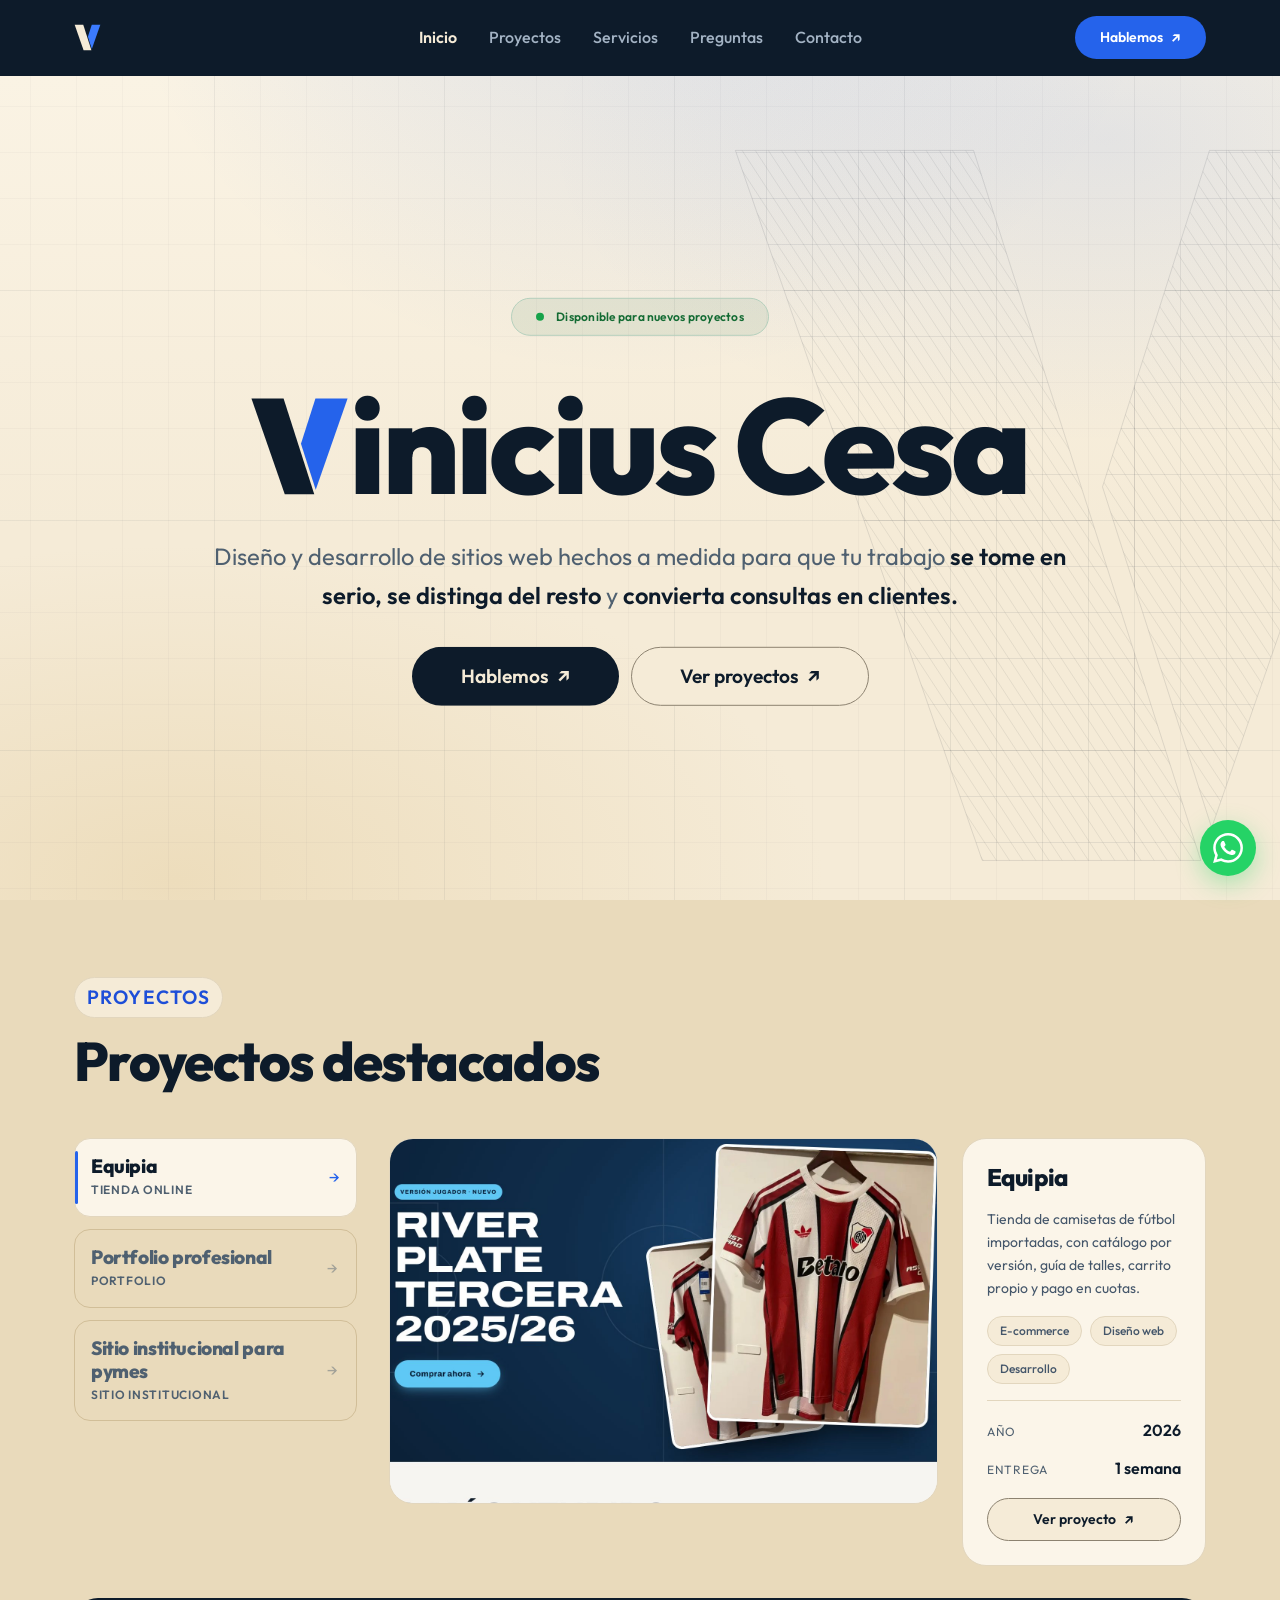
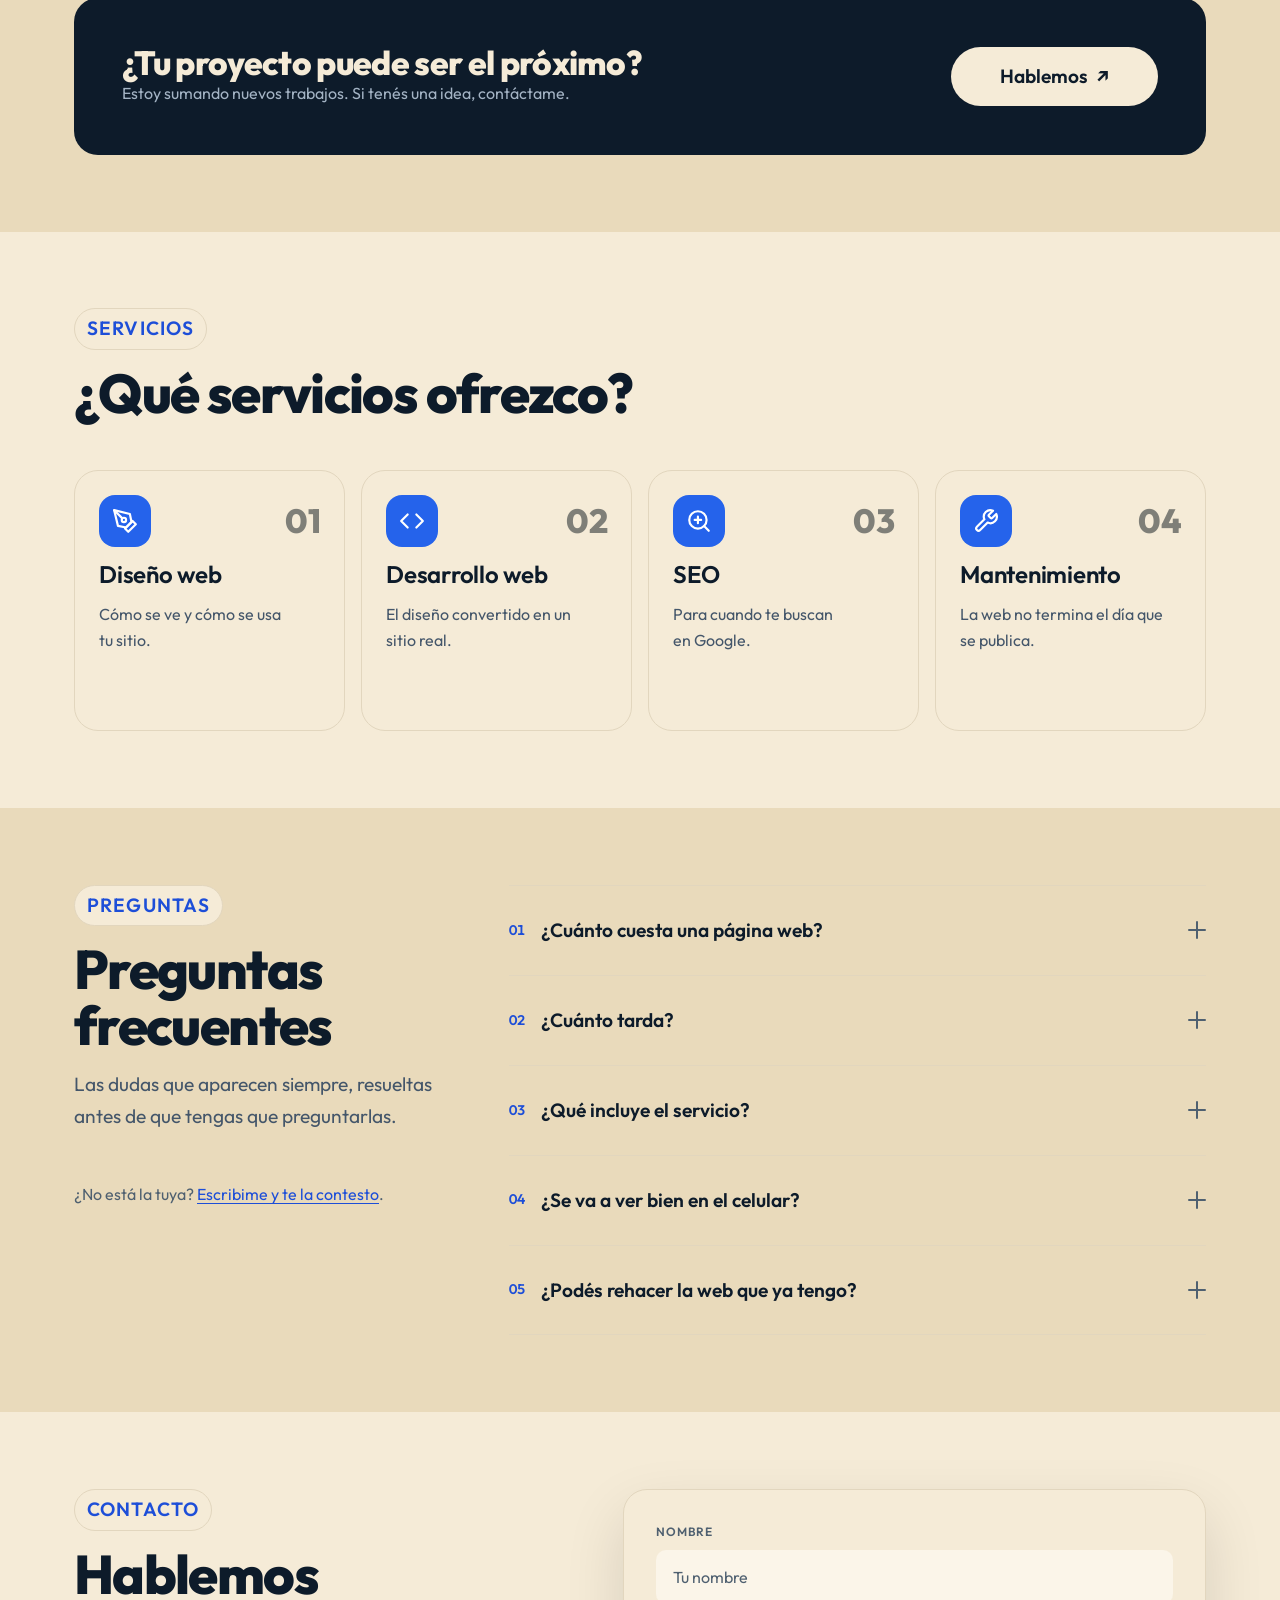
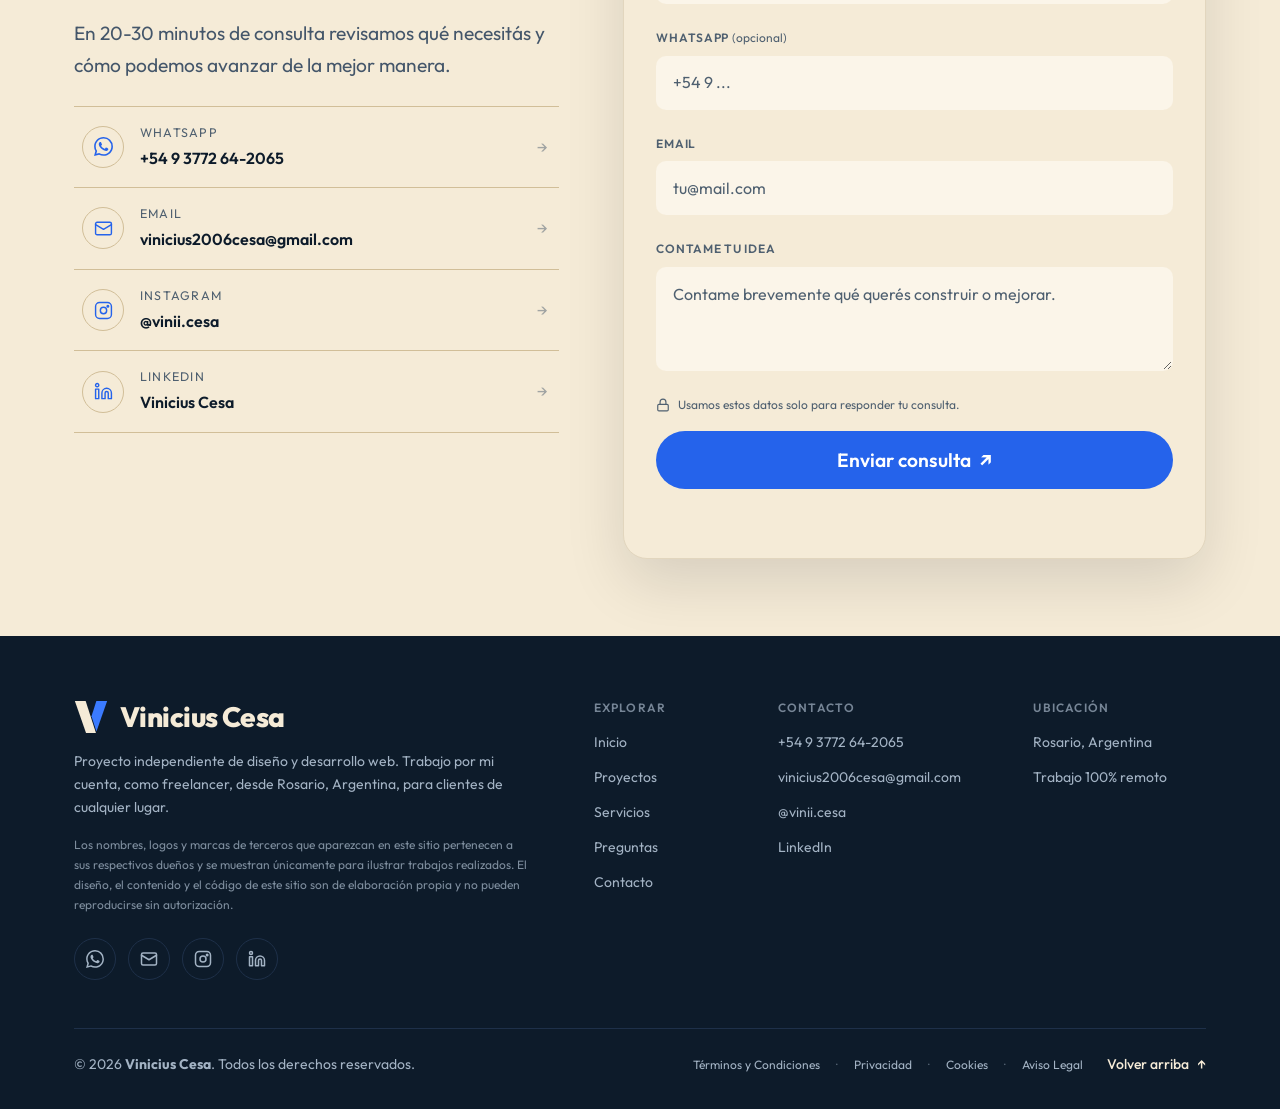
==== index.html @ 781d4cb9 "Suma Equipia como primer proyecto real Reemplaza la primera tarjeta de muestra por Equipia, la tiend" ====
<!DOCTYPE html>
<html lang="es-AR">
<head>
  <!-- ===================================================================
       CODIFICACION Y VIEWPORT
       charset: le dice al navegador como leer los acentos y la enie.
       viewport: sin esta linea el celular finge ser una pantalla de 980px
       y muestra el sitio "alejado". Es la base de todo el responsive.
       =================================================================== -->
  <meta charset="UTF-8">
  <meta name="viewport" content="width=device-width, initial-scale=1.0">

  <!-- ===================================================================
       SEO — lo que ve Google
       =================================================================== -->
  <title>Vinicius Cesa — Diseño y desarrollo web</title>
  <meta name="description" content="Diseño y desarrollo de sitios web a medida para que tu trabajo se tome en serio y convierta consultas en clientes.">
  <meta name="author" content="Vinicius Cesa">
  <meta name="robots" content="index, follow">

  <!-- La canonical le dice a Google cual es la direccion "oficial" del sitio.
       Si algun dia cambias de dominio, hay que actualizarla aca y en legal.html. -->
  <link rel="canonical" href="https://viniciuscesa.com/">

  <!-- ===================================================================
       OPEN GRAPH — lo que se ve al compartir el link en WhatsApp,
       Instagram, LinkedIn o Facebook.
       =================================================================== -->
  <meta property="og:type" content="website">
  <meta property="og:locale" content="es_AR">
  <meta property="og:site_name" content="Vinicius Cesa">
  <meta property="og:title" content="Vinicius Cesa — Diseño y desarrollo web">
  <meta property="og:description" content="Diseño y desarrollo de sitios web a medida para que tu trabajo se tome en serio y convierta consultas en clientes.">
  <meta property="og:url" content="https://viniciuscesa.com/">
  <!-- La imagen que se ve al compartir el link. Tiene que ser PNG o JPG
       de 1200x630: WhatsApp y Facebook no leen SVG. -->
  <meta property="og:image" content="https://viniciuscesa.com/assets/img/og-image.png?v=202610081553">
  <meta property="og:image:type" content="image/png">
  <meta property="og:image:width" content="2400">
  <meta property="og:image:height" content="1260">
  <meta property="og:image:alt" content="Vinicius Cesa — diseño y desarrollo web">

  <meta name="twitter:card" content="summary_large_image">
  <meta name="twitter:title" content="Vinicius Cesa — Diseño y desarrollo web">
  <meta name="twitter:description" content="Diseño y desarrollo de sitios web a medida para que tu trabajo se tome en serio y convierta consultas en clientes.">
  <meta name="twitter:image" content="https://viniciuscesa.com/assets/img/og-image.png?v=202610081553">

  <!-- ===================================================================
       FAVICON Y COLOR DE MARCA
       =================================================================== -->
  <link rel="icon" href="assets/marca/icono-marino.svg" type="image/svg+xml">
  <link rel="apple-touch-icon" href="assets/marca/apple-touch-icon.png">
  <meta name="theme-color" content="#0D1B2A">

  <!-- Le declara al navegador que el sitio esta disenado SOLO en claro.
       Sirve para dos cosas: que los controles del sistema (barras de
       scroll, campos de formulario) se dibujen en claro aunque el
       sistema este en modo oscuro, y que las extensiones que invierten
       colores sepan que aca no hay un tema oscuro que respetar.
       No garantiza nada frente a Dark Reader, que igual va a invertir
       lo que quiera: es la declaracion correcta, no un blindaje. -->
  <meta name="color-scheme" content="light">

  <!-- ===================================================================
       FUENTES
       preconnect abre la conexion con Google Fonts antes de necesitarla.
       display=swap muestra el texto con una fuente del sistema mientras
       carga la real, en vez de dejar la pantalla en blanco.
       =================================================================== -->
  <link rel="preconnect" href="https://fonts.googleapis.com">
  <link rel="preconnect" href="https://fonts.gstatic.com" crossorigin>
  <link href="https://fonts.googleapis.com/css2?family=Outfit:wght@400;500;600;800&display=swap" rel="stylesheet">

  <!-- ===================================================================
       DATOS ESTRUCTURADOS (JSON-LD)
       Esto no se ve en la pagina: es informacion para los buscadores.
       Les dice QUE sos (un estudio de diseno web), donde estas, como
       contactarte y que servicios ofreces, en un formato que entienden
       sin tener que adivinarlo leyendo los textos.

       Es lo que habilita que Google muestre el panel lateral con tus
       datos y que te asocie a busquedas locales tipo
       "diseno web rosario".

       NO lleva el mail a proposito: Cloudflare reescribe las direcciones
       de correo que encuentra en el HTML para esconderlas de los bots,
       y al hacerlo romperia este bloque.

       Para comprobar que esta bien despues de publicar:
       https://search.google.com/test/rich-results
       =================================================================== -->
  <script type="application/ld+json">
    {
      "@context": "https://schema.org",
      "@type": "ProfessionalService",
      "name": "Vinicius Cesa",
      "description": "Diseño y desarrollo de sitios web para emprendedores, profesionales y pymes: landing pages, portfolios y sitios institucionales pensados para convertir visitas en consultas.",
      "url": "https://viniciuscesa.com/",
      "image": "https://viniciuscesa.com/assets/img/og-image.png",
      "logo": "https://viniciuscesa.com/assets/marca/icono-marino.svg",
      "telephone": "+5493772642065",
      "priceRange": "$$",
      "founder": {
        "@type": "Person",
        "name": "Vinicius Cesa",
        "jobTitle": "Diseñador y desarrollador web"
      },
      "address": {
        "@type": "PostalAddress",
        "addressLocality": "Rosario",
        "addressRegion": "Santa Fe",
        "addressCountry": "AR"
      },
      "areaServed": {
        "@type": "Country",
        "name": "Argentina"
      },
      "availableLanguage": "es",
      "knowsAbout": [
        "Diseño web",
        "Desarrollo web",
        "SEO",
        "Mantenimiento web",
        "Landing pages",
        "Sitios institucionales",
        "Portfolios"
      ],
      "hasOfferCatalog": {
        "@type": "OfferCatalog",
        "name": "Servicios",
        "itemListElement": [
          {
            "@type": "Offer",
            "itemOffered": {
              "@type": "Service",
              "name": "Diseño web",
              "description": "Diseño visual y recorrido de uso: identidad, jerarquía y navegación."
            }
          },
          {
            "@type": "Offer",
            "itemOffered": {
              "@type": "Service",
              "name": "Desarrollo web",
              "description": "Sitios a medida en código propio, rápidos y adaptados a cualquier pantalla."
            }
          },
          {
            "@type": "Offer",
            "itemOffered": {
              "@type": "Service",
              "name": "SEO",
              "description": "Optimización técnica y de contenidos para buscadores."
            }
          },
          {
            "@type": "Offer",
            "itemOffered": {
              "@type": "Service",
              "name": "Mantenimiento",
              "description": "Actualizaciones de contenido y revisiones periódicas."
            }
          }
        ]
      }
    }
  </script>

  <link rel="stylesheet" href="css/styles.css?v=202610081553">

  <!-- Habilita las animaciones de entrada. Sin defer: tiene que correr
       antes del primer pintado. Si este archivo no carga, el sitio se ve
       completo y sin animaciones, que es lo que queremos. -->
  <script src="js/activar-animaciones.js?v=202610081553"></script>
</head>

<body>

  <!-- Barra de progreso de lectura. Va arriba de todo y se llena a
       medida que bajas. aria-hidden porque es decorativa: quien usa un
       lector de pantalla ya sabe donde esta. -->
  <div class="progreso" aria-hidden="true"><span class="progreso__barra"></span></div>


  <!-- Primer elemento enfocable: permite a quien navega con teclado
       saltear la navegacion e ir directo al contenido. -->
  <a class="saltar-contenido" href="#perfil">Saltar al contenido</a>

  <!-- ===================================================================
       NAVBAR
       =================================================================== -->
  <header class="navbar" id="navbar">
    <div class="contenedor navbar__interior">

      <!-- La V dibujada es la inicial del nombre: el texto arranca en la
           "i" y la palabra se completa sola. El nombre accesible lo da el
           aria-label del enlace, porque la V es una imagen y sin eso el
           lector de pantalla anunciaria "inicius Cesa". Por eso todo lo
           visible va aria-hidden: el texto esta duplicado a proposito. -->
      <a class="navbar__logo" href="#perfil"
         aria-label="Vinicius Cesa — ir al inicio">
        <span class="marca-v" aria-hidden="true"></span>
        <!-- Todo esto vive fuera del flujo (position:absolute en el CSS):
             al aparecer no corre ni un pixel a los links ni al boton. -->
        <span class="navbar__logo-desplegable" aria-hidden="true">
          <span class="navbar__logo-nombre">inicius Cesa</span>
        </span>
      </a>

      <!-- Este mismo <nav> es el menu de desktop Y el panel del celular.
           El CSS decide como se muestra segun el ancho de pantalla. -->
      <nav class="navbar__menu" id="menu-principal" aria-label="Navegación principal">
        <ul class="navbar__links">
          <li><a class="navbar__link" href="#perfil">Inicio</a></li>
          <li><a class="navbar__link" href="#proyectos">Proyectos</a></li>
          <li><a class="navbar__link" href="#servicios">Servicios</a></li>
          <li><a class="navbar__link" href="#preguntas">Preguntas</a></li>
          <li><a class="navbar__link" href="#contacto">Contacto</a></li>
        </ul>

        <!-- Baja al formulario de contacto. Al ser un salto dentro de la
             misma pagina no lleva target="_blank": abrir una pestana nueva
             para ir a otra seccion del mismo sitio seria un error. -->
        <a class="btn btn--acento btn--flecha navbar__cta" href="#contacto">
          Hablemos
        </a>
      </nav>

      <!-- aria-expanded le dice al lector de pantalla si el menu esta
           abierto. El JS lo cambia entre "false" y "true".
           aria-controls conecta el boton con el menu que controla. -->
      <button class="navbar__hamburguesa"
              id="boton-menu"
              type="button"
              aria-expanded="false"
              aria-controls="menu-principal"
              aria-label="Abrir menú">
        <span class="hamburguesa__linea"></span>
        <span class="hamburguesa__linea"></span>
        <span class="hamburguesa__linea"></span>
      </button>

    </div>
  </header>


  <main id="contenido">

    <!-- =================================================================
         INICIO
         ================================================================= -->
    <section class="hero" id="perfil" data-progreso=".hero__contenido">

      <!-- Fondo vivo: un campo de lineas que se quiebran formando la V.

           El canvas mide 192x108 pixeles DE VERDAD y el CSS lo estira a
           toda la pantalla. El navegador lo agranda suavizandolo solo,
           asi que los degradados salen perfectos dibujando 20.000
           pixeles por cuadro en vez de 1.300.000. Es lo que hace que
           esto no se note en la bateria.

           Si el JS no corre, queda el degradado que el CSS le pone de
           fondo al propio canvas: se ve igual, quieto. En celular ni
           siquiera arranca (ver main.js). -->
      <canvas class="hero__oleaje" width="192" height="108" aria-hidden="true"></canvas>



      <div class="contenedor hero__contenido">

        <p class="hero__badge aparece">
          <span class="hero__punto" aria-hidden="true"></span>
          Disponible para nuevos proyectos
        </p>

        <!-- Un solo <h1> por pagina: es el titulo principal del documento.
             Los <span> nos dejan pintar partes distintas sin cambiar el
             significado del texto. -->
        <!-- El titulo es el nombre, con la V del logo haciendo de letra
             inicial. La V es una imagen, asi que el nombre completo va
             aparte en .solo-lectores: sin eso un lector de pantalla
             anunciaria "inicius Cesa". -->
        <h1 class="hero__titulo aparece">
          <span class="solo-lectores">Vinicius Cesa</span>
          <span aria-hidden="true"><span class="marca-v marca-v--marino"></span>inicius Cesa</span>
        </h1>

        <!-- El texto base va apagado y solo los tres remates a pleno
             contraste. Asi, quien barre la pagina con la vista lee el
             mensaje completo sin leer la frase entera. -->
        <p class="hero__subtitulo aparece" data-revelar>
          Diseño y desarrollo de sitios web hechos a medida para que tu
          trabajo <b>se tome en serio</b>, <b>se distinga del resto</b> y
          <b>convierta consultas en clientes</b>.
        </p>

        <div class="hero__botones aparece">
          <a class="btn btn--primario btn--grande btn--flecha" href="#contacto">
            Hablemos
          </a>
          <a class="btn btn--secundario btn--grande btn--flecha" href="#proyectos">
            Ver proyectos
          </a>
        </div>

      </div>

    </section>


    <!-- =================================================================
         PROYECTOS
         ================================================================= -->
    <section class="proyectos seccion seccion--gris" id="proyectos">
      <div class="contenedor">

        <div class="seccion__encabezado aparece">
          <p class="etiqueta">Proyectos</p>
          <h2 data-revelar>Proyectos destacados</h2>
        </div>

        <!-- ============================================================
             VITRINA DE PROYECTOS
             A la izquierda los nombres, a la derecha la vista grande.
             Al elegir un nombre, la vista cambia con un fundido.

             Esta armado como un grupo de PESTAÑAS (role="tablist"), que
             es el patron accesible estandar para esto: quien navega con
             teclado se mueve con las flechas y un lector de pantalla
             anuncia "pestaña 2 de 3" en vez de leer una lista de botones
             sueltos.

             PARA AGREGAR O CAMBIAR UN PROYECTO hacen falta DOS bloques,
             y los ids tienen que coincidir entre si:
               1. un <button role="tab"> en la lista, con id="vt-04"
                  y aria-controls="vp-04"
               2. un <div role="tabpanel"> en el visor, con id="vp-04"
                  y aria-labelledby="vt-04"
             El que este activo lleva aria-selected="true" y tabindex="0";
             los demas aria-selected="false", tabindex="-1" y el atributo
             hidden. El JS se encarga del resto.

             Los nombres de ahora son GENERICOS a proposito (tipos de
             trabajo, no clientes). No hay nombres de clientes inventados:
             esto esta publicado y se leeria como trabajo real.
             ============================================================ -->
        <div class="vitrina aparece" id="vitrina" data-progreso=".vitrina__imagen img">

          <div class="vitrina__columna">
            <div class="vitrina__lista" role="tablist"
                 aria-label="Proyectos" aria-orientation="vertical">

            <button class="vitrina__nombre" type="button"
                    role="tab" id="vt-01" aria-controls="vp-01"
                    aria-selected="true" tabindex="0">
              <span class="vitrina__texto">
                <span class="vitrina__titulo">Equipia</span>
                <span class="vitrina__rubro">Tienda online</span>
              </span>
              <span class="vitrina__flecha" aria-hidden="true">&rarr;</span>
            </button>

            <button class="vitrina__nombre" type="button"
                    role="tab" id="vt-02" aria-controls="vp-02"
                    aria-selected="false" tabindex="-1">
              <span class="vitrina__texto">
                <span class="vitrina__titulo">Portfolio profesional</span>
                <span class="vitrina__rubro">Portfolio</span>
              </span>
              <span class="vitrina__flecha" aria-hidden="true">&rarr;</span>
            </button>

            <button class="vitrina__nombre" type="button"
                    role="tab" id="vt-03" aria-controls="vp-03"
                    aria-selected="false" tabindex="-1">
              <span class="vitrina__texto">
                <span class="vitrina__titulo">Sitio institucional para pymes</span>
                <span class="vitrina__rubro">Sitio institucional</span>
              </span>
              <span class="vitrina__flecha" aria-hidden="true">&rarr;</span>
            </button>

            </div>
          </div>

          <div class="vitrina__visor">

            <div class="vitrina__panel  vitrina__panel--activo"
                 role="tabpanel" id="vp-01" aria-labelledby="vt-01">

              <div class="vitrina__imagen" data-inclinar>
                <!-- width y height van con las medidas REALES del archivo
                     (1800x1200). El navegador las usa para reservar el
                     lugar antes de que la imagen llegue: si no coinciden,
                     la pagina pega un salto cuando termina de cargar. -->
                <img src="assets/img/proyecto-equipia.jpg"
                     alt="Portada de Equipia: una camiseta de River Plate sobre un fondo azul, con el titular del producto y un boton de compra"
                     width="1800" height="1200" loading="lazy">
              </div>

              <!-- La ficha. Lleva los datos del proyecto en el mismo
                   panel que la imagen: asi cambian juntos al elegir otro
                   nombre y el JS no tiene que tocar nada aparte. -->
              <aside class="ficha">
                <h3 class="ficha__nombre">Equipia</h3>
                <p class="ficha__texto">Tienda de camisetas de fútbol importadas, con catálogo por versión, guía de talles, carrito propio y pago en cuotas.</p>

                <ul class="ficha__etiquetas">
                  <li>E-commerce</li>
                  <li>Diseño web</li>
                  <li>Desarrollo</li>
                </ul>

                <!-- <dl> es la etiqueta correcta para pares dato/valor:
                     un lector de pantalla los anuncia emparejados. -->
                <dl class="ficha__datos">
                  <div>
                    <dt>Año</dt>
                    <dd>2026</dd>
                  </div>
                  <div>
                    <dt>Entrega</dt>
                    <dd>1 semana</dd>
                  </div>
                </dl>

                <a class="btn btn--secundario btn--flecha ficha__enlace"
                   href="https://equipia.vinicius2006cesa.workers.dev/"
                   target="_blank" rel="noopener noreferrer">
                  Ver proyecto
                </a>
              </aside>

            </div>

            <div class="vitrina__panel"
                 role="tabpanel" id="vp-02" aria-labelledby="vt-02" hidden>

              <div class="vitrina__imagen" data-inclinar>
                <img src="assets/img/proyecto-portfolio.svg" alt="Vista de un portfolio profesional con una galería de trabajos"
                     width="1200" height="750" loading="lazy">
              </div>

              <!-- La ficha. Lleva los datos del proyecto en el mismo
                   panel que la imagen: asi cambian juntos al elegir otro
                   nombre y el JS no tiene que tocar nada aparte. -->
              <aside class="ficha">
                <p class="ficha__estado">Próximamente</p>
                <h3 class="ficha__nombre">Portfolio profesional</h3>
                <p class="ficha__texto">Un sitio personal para mostrar tu trabajo, contar quién sos y recibir consultas.</p>

                <ul class="ficha__etiquetas">
                  <li>Diseño web</li>
                  <li>Desarrollo</li>
                </ul>

                <!-- <dl> es la etiqueta correcta para pares dato/valor:
                     un lector de pantalla los anuncia emparejados. -->
                <dl class="ficha__datos">
                  <div>
                    <dt>Año</dt>
                    <dd>2026</dd>
                  </div>
                  <div>
                    <dt>Entrega</dt>
                    <dd>3 semanas</dd>
                  </div>
                </dl>

                <!-- CUANDO EL PROYECTO ESTÉ ONLINE: borra el <p> de
                     arriba que dice "Próximamente" y descomenta esto.
                <a class="btn btn--secundario btn--flecha ficha__enlace"
                   href="https://EL-SITIO.com" target="_blank" rel="noopener noreferrer">
                  Ver proyecto
                </a>
                -->
              </aside>

            </div>

            <div class="vitrina__panel"
                 role="tabpanel" id="vp-03" aria-labelledby="vt-03" hidden>

              <div class="vitrina__imagen" data-inclinar>
                <img src="assets/img/proyecto-institucional.svg" alt="Vista de un sitio institucional con secciones de empresa, servicios y contacto"
                     width="1200" height="750" loading="lazy">
              </div>

              <!-- La ficha. Lleva los datos del proyecto en el mismo
                   panel que la imagen: asi cambian juntos al elegir otro
                   nombre y el JS no tiene que tocar nada aparte. -->
              <aside class="ficha">
                <p class="ficha__estado">Próximamente</p>
                <h3 class="ficha__nombre">Sitio institucional para pymes</h3>
                <p class="ficha__texto">Empresa, servicios y contacto en un sitio ordenado, pensado para generar confianza.</p>

                <ul class="ficha__etiquetas">
                  <li>Diseño web</li>
                  <li>SEO</li>
                  <li>Institucional</li>
                </ul>

                <!-- <dl> es la etiqueta correcta para pares dato/valor:
                     un lector de pantalla los anuncia emparejados. -->
                <dl class="ficha__datos">
                  <div>
                    <dt>Año</dt>
                    <dd>2026</dd>
                  </div>
                  <div>
                    <dt>Entrega</dt>
                    <dd>4 semanas</dd>
                  </div>
                </dl>

                <!-- CUANDO EL PROYECTO ESTÉ ONLINE: borra el <p> de
                     arriba que dice "Próximamente" y descomenta esto.
                <a class="btn btn--secundario btn--flecha ficha__enlace"
                   href="https://EL-SITIO.com" target="_blank" rel="noopener noreferrer">
                  Ver proyecto
                </a>
                -->
              </aside>

            </div>

          </div>

        </div>

        <aside class="proyecto-cta aparece">
          <div class="proyecto-cta__texto">
            <h3>¿Tu proyecto puede ser el próximo?</h3>
            <p>Estoy sumando nuevos trabajos. Si tenés una idea, contáctame.</p>
          </div>
          <a class="btn btn--primario btn--grande btn--flecha" href="#contacto">
            Hablemos
          </a>
        </aside>
      </div>
    </section>


    <!-- =================================================================
         SERVICIOS
         ================================================================= -->
    <section class="servicios seccion" id="servicios">
      <div class="contenedor">

        <div class="seccion__encabezado aparece">
          <p class="etiqueta">Servicios</p>
          <h2 data-revelar>¿Qué servicios ofrezco?</h2>
        </div>

        <!-- data-escalonar: el JS le da a cada hijo un retraso distinto,
             asi entran uno atras de otro en vez de todos de golpe. -->
        <div class="servicios__grilla" data-escalonar>

          <!-- Los iconos son SVG escritos directamente en el HTML. Asi
               heredan el color del CSS y no son un archivo aparte que el
               navegador tenga que ir a buscar.
               aria-hidden porque son decorativos: el titulo ya dice todo.

               PARA AGREGAR O SACAR UN SERVICIO: copia un <article> entero
               y cambiale el numero, el icono, el titulo y el texto. Si
               cambias la CANTIDAD, mira el comentario de .servicios__grilla
               en el CSS (seccion 14): el reparto en columnas esta pensado
               para cinco. -->

          <article class="servicio aparece">
            <div class="servicio__cabecera">
              <div class="servicio__icono">
                <svg viewBox="0 0 24 24" fill="none" stroke="currentColor" stroke-width="2"
                     stroke-linecap="round" stroke-linejoin="round" aria-hidden="true">
                  <path d="M12 19l7-7 3 3-7 7-3-3z"></path><path d="M18 13l-1.5-7.5L2 2l3.5 14.5L13 18l5-5z"></path><path d="M2 2l7.586 7.586"></path><circle cx="11" cy="11" r="2"></circle>
                </svg>
              </div>
              <span class="servicio__numero">01</span>
            </div>
            <h3>Diseño web</h3>
            <div class="servicio__textos">
              <p class="servicio__corto">Cómo se ve y cómo se usa tu sitio.</p>
              <p class="servicio__detalle">Pensado desde cero para tu negocio: claro de leer, fácil de recorrer y distinto al de tu competencia.</p>
            </div>
          </article>

          <article class="servicio aparece">
            <div class="servicio__cabecera">
              <div class="servicio__icono">
                <svg viewBox="0 0 24 24" fill="none" stroke="currentColor" stroke-width="2"
                     stroke-linecap="round" stroke-linejoin="round" aria-hidden="true">
                  <polyline points="16 18 22 12 16 6"></polyline><polyline points="8 6 2 12 8 18"></polyline>
                </svg>
              </div>
              <span class="servicio__numero">02</span>
            </div>
            <h3>Desarrollo web</h3>
            <div class="servicio__textos">
              <p class="servicio__corto">El diseño convertido en un sitio real.</p>
              <p class="servicio__detalle">Rápido, prolijo y bien construido. Se adapta a cualquier pantalla, del celular al monitor grande.</p>
            </div>
          </article>

          <article class="servicio aparece">
            <div class="servicio__cabecera">
              <div class="servicio__icono">
                <svg viewBox="0 0 24 24" fill="none" stroke="currentColor" stroke-width="2"
                     stroke-linecap="round" stroke-linejoin="round" aria-hidden="true">
                  <circle cx="11" cy="11" r="8"></circle><path d="m21 21-4.3-4.3"></path><path d="M11 8v6M8 11h6"></path>
                </svg>
              </div>
              <span class="servicio__numero">03</span>
            </div>
            <h3>SEO</h3>
            <div class="servicio__textos">
              <p class="servicio__corto">Para cuando te buscan en Google.</p>
              <p class="servicio__detalle">No solo te hago la web: la optimizo para que aparezca cuando buscan lo que hacés y te puedan encontrar.</p>
            </div>
          </article>

          <article class="servicio aparece">
            <div class="servicio__cabecera">
              <div class="servicio__icono">
                <svg viewBox="0 0 24 24" fill="none" stroke="currentColor" stroke-width="2"
                     stroke-linecap="round" stroke-linejoin="round" aria-hidden="true">
                  <path d="M14.7 6.3a1 1 0 0 0 0 1.4l1.6 1.6a1 1 0 0 0 1.4 0l3.77-3.77a6 6 0 0 1-7.94 7.94l-6.91 6.91a2.12 2.12 0 0 1-3-3l6.91-6.91a6 6 0 0 1 7.94-7.94l-3.76 3.76z"></path>
                </svg>
              </div>
              <span class="servicio__numero">04</span>
            </div>
            <h3>Mantenimiento</h3>
            <div class="servicio__textos">
              <p class="servicio__corto">La web no termina el día que se publica.</p>
              <p class="servicio__detalle">La mantengo al día, actualizada y funcionando todos los días, sin que vos tengas que ocuparte.</p>
            </div>
          </article>

        </div>

      </div>
    </section>



    <!-- =================================================================
         CONTACTO
         ================================================================= -->
    <!-- =================================================================
         PREGUNTAS FRECUENTES
         -----------------------------------------------------------------
         Va ANTES de contacto a proposito: las dudas que frenan a alguien
         (cuanto sale, cuanto tarda, que tengo que hacer yo) se contestan
         justo antes de pedirle que escriba. Despues del formulario ya no
         sirven de nada.

         Son <details> nativos y no divs con JavaScript. Asi el acordeon
         abre y cierra aunque el JS no llegue, se puede buscar con Ctrl+F
         adentro de las respuestas cerradas, y los lectores de pantalla
         ya saben anunciarlo sin que haya que explicarles nada con aria.

         El atributo name agrupa a los cinco: al abrir uno se cierra el
         anterior, sin una linea de JavaScript.
         ================================================================= -->
    <section class="preguntas seccion seccion--gris" id="preguntas">
      <div class="contenedor preguntas__interior">

        <!-- Misma estructura que Contacto: un .seccion__encabezado con la
             pastilla, el titulo y la bajada, y abajo el remate. Antes
             esta columna tenia marcado propio, y por eso la separacion
             entre la pastilla y el titulo no coincidia con la del resto
             del sitio. -->
        <div class="preguntas__columna">
          <div class="seccion__encabezado aparece aparece--izq">
            <p class="etiqueta">Preguntas</p>
            <h2 data-revelar>Preguntas frecuentes</h2>
            <p>
              Las dudas que aparecen siempre, resueltas antes de que
              tengas que preguntarlas.
            </p>
          </div>

          <p class="preguntas__pie aparece">
            ¿No está la tuya?
            <a href="#contacto">Escribime y te la contesto</a>.
          </p>
        </div>

        <div class="preguntas__lista aparece" data-escalonar>
          <details class="pregunta" name="preguntas">
            <summary class="pregunta__cabeza">
              <span class="pregunta__numero" aria-hidden="true">01</span>
              <span class="pregunta__titulo">¿Cuánto cuesta una página web?</span>
              <span class="pregunta__signo" aria-hidden="true"></span>
            </summary>
            <div class="pregunta__cuerpo">
              <p>Varía según el alcance: no es lo mismo una sola página que un sitio completo. En la primera llamada lo definimos, y de ahí sale un precio cerrado, sin sorpresas.</p>
            </div>
          </details>

          <details class="pregunta" name="preguntas">
            <summary class="pregunta__cabeza">
              <span class="pregunta__numero" aria-hidden="true">02</span>
              <span class="pregunta__titulo">¿Cuánto tarda?</span>
              <span class="pregunta__signo" aria-hidden="true"></span>
            </summary>
            <div class="pregunta__cuerpo">
              <p>Lo que más pesa es cuánto contenido haya que preparar: textos, fotos, datos. Apenas lo tenemos a la vista armamos un cronograma con la fecha de cada etapa, así en todo momento sabés en qué anda tu proyecto.</p>
            </div>
          </details>

          <details class="pregunta" name="preguntas">
            <summary class="pregunta__cabeza">
              <span class="pregunta__numero" aria-hidden="true">03</span>
              <span class="pregunta__titulo">¿Qué incluye el servicio?</span>
              <span class="pregunta__signo" aria-hidden="true"></span>
            </summary>
            <div class="pregunta__cuerpo">
              <p>Una web hecha 100% a tu medida y pensada para convertir: estrategia antes que decoración, una estructura clara, un diseño que acompaña a tu marca, optimización para celular y escritorio, velocidad de carga, las integraciones que necesites y soporte después de publicarla.</p>
            </div>
          </details>

          <details class="pregunta" name="preguntas">
            <summary class="pregunta__cabeza">
              <span class="pregunta__numero" aria-hidden="true">04</span>
              <span class="pregunta__titulo">¿Se va a ver bien en el celular?</span>
              <span class="pregunta__signo" aria-hidden="true"></span>
            </summary>
            <div class="pregunta__cuerpo">
              <p>Sí. De hecho arranco por ahí: la mayoría de tus visitas van a entrar desde un teléfono. Reviso cada sección en pantallas chicas, medianas y grandes antes de publicar.</p>
            </div>
          </details>

          <details class="pregunta" name="preguntas">
            <summary class="pregunta__cabeza">
              <span class="pregunta__numero" aria-hidden="true">05</span>
              <span class="pregunta__titulo">¿Podés rehacer la web que ya tengo?</span>
              <span class="pregunta__signo" aria-hidden="true"></span>
            </summary>
            <div class="pregunta__cuerpo">
              <p>Sí, y suele ser más rápido que empezar de cero: ya hay textos, fotos y clientes que la usan. Miro qué funciona hoy, qué conviene conservar y qué está dejando consultas afuera.</p>
            </div>
          </details>
        </div>


      </div>
    </section>

    <section class="contacto seccion" id="contacto">
      <div class="contenedor contacto__interior">

        <div class="contacto__columna">
          <!-- aparece--izq entra desde la izquierda; el formulario, desde
               la derecha. Refuerza visualmente que son dos caminos distintos
               para el mismo objetivo. -->
          <div class="seccion__encabezado aparece aparece--izq">
            <p class="etiqueta">Contacto</p>
            <h2 data-revelar>Hablemos</h2>
            <p>
              En 20-30 minutos de consulta revisamos qué necesitás y cómo podemos
              avanzar de la mejor manera.
            </p>
          </div>

          <!-- LAS TRES VIAS DIRECTAS.
               Antes habia un solo boton de WhatsApp debajo de la frase
               "¿Preferis algo mas rapido?". El formulario de al lado es
               alto, y esa columna quedaba medio vacia a partir de la
               mitad.

               Puestas las tres en lista, la columna se completa y de
               paso se gana algo mejor: quien no quiere llenar un
               formulario ve de entrada las tres formas de encontrarme,
               con el dato a la vista en vez de tener que hacer click
               para averiguarlo. -->
          <ul class="contacto__vias aparece" data-escalonar>
            <li>
              <a class="via" href="https://wa.me/5493772642065" target="_blank" rel="noopener noreferrer" aria-label="WhatsApp (se abre en una pestaña nueva): +54 9 3772 64-2065">
                <span class="via__icono" aria-hidden="true">
                  <svg viewBox="0 0 24 24" fill="none" stroke="currentColor"
                       stroke-width="1.8" stroke-linecap="round"
                       stroke-linejoin="round"><path d="M17.472 14.382c-.297-.149-1.758-.867-2.03-.967-.273-.099-.471-.148-.67.15-.197.297-.767.966-.94 1.164-.173.199-.347.223-.644.075-.297-.15-1.255-.463-2.39-1.475-.883-.788-1.48-1.761-1.653-2.059-.173-.297-.018-.458.13-.606.134-.133.298-.347.446-.52.149-.174.198-.298.298-.497.099-.198.05-.371-.025-.52-.075-.149-.669-1.612-.916-2.207-.242-.579-.487-.5-.669-.51-.173-.008-.371-.01-.57-.01-.198 0-.52.074-.792.372-.272.297-1.04 1.016-1.04 2.479 0 1.462 1.065 2.875 1.213 3.074.149.198 2.096 3.2 5.077 4.487.709.306 1.262.489 1.694.625.712.227 1.36.195 1.872.118.571-.085 1.758-.719 2.006-1.413.248-.694.248-1.289.173-1.413-.074-.124-.272-.198-.57-.347m-5.421 7.403h-.004a9.87 9.87 0 0 1-5.031-1.378l-.361-.214-3.741.982.998-3.648-.235-.374a9.86 9.86 0 0 1-1.51-5.26c.001-5.45 4.436-9.884 9.888-9.884 2.64 0 5.122 1.03 6.988 2.898a9.825 9.825 0 0 1 2.893 6.994c-.003 5.45-4.437 9.884-9.885 9.884m8.413-18.297A11.815 11.815 0 0 0 12.05 0C5.495 0 .16 5.335.157 11.892c0 2.096.547 4.142 1.588 5.945L.057 24l6.305-1.654a11.882 11.882 0 0 0 5.683 1.448h.005c6.554 0 11.89-5.335 11.893-11.893a11.821 11.821 0 0 0-3.48-8.413Z" fill="currentColor" stroke="none"/></svg>
                </span>
                <span class="via__texto">
                  <span class="via__rotulo">WhatsApp</span>
                  <span class="via__valor">+54 9 3772 64-2065</span>
                </span>
                <span class="via__flecha" aria-hidden="true">&rarr;</span>
              </a>
            </li>
            <li>
              <a class="via" href="mailto:vinicius2006cesa@gmail.com" aria-label="Email: vinicius2006cesa@gmail.com">
                <span class="via__icono" aria-hidden="true">
                  <svg viewBox="0 0 24 24" fill="none" stroke="currentColor"
                       stroke-width="1.8" stroke-linecap="round"
                       stroke-linejoin="round"><rect x="2" y="4" width="20" height="16" rx="2"></rect><path d="m2 7 10 6 10-6"></path></svg>
                </span>
                <span class="via__texto">
                  <span class="via__rotulo">Email</span>
                  <span class="via__valor">vinicius2006cesa@gmail.com</span>
                </span>
                <span class="via__flecha" aria-hidden="true">&rarr;</span>
              </a>
            </li>
            <li>
              <a class="via" href="https://instagram.com/vinii.cesa" target="_blank" rel="noopener noreferrer" aria-label="Instagram (se abre en una pestaña nueva): @vinii.cesa">
                <span class="via__icono" aria-hidden="true">
                  <svg viewBox="0 0 24 24" fill="none" stroke="currentColor"
                       stroke-width="1.8" stroke-linecap="round"
                       stroke-linejoin="round"><rect x="2" y="2" width="20" height="20" rx="5"></rect><circle cx="12" cy="12" r="4"></circle><circle cx="17.5" cy="6.5" r="1" fill="currentColor"></circle></svg>
                </span>
                <span class="via__texto">
                  <span class="via__rotulo">Instagram</span>
                  <span class="via__valor">@vinii.cesa</span>
                </span>
                <span class="via__flecha" aria-hidden="true">&rarr;</span>
              </a>
            </li>
            <li>
              <a class="via" href="https://www.linkedin.com/in/vinicius-cesa-ribeiro-532b61336/"
                 target="_blank" rel="noopener noreferrer"
                 aria-label="LinkedIn (se abre en una pestaña nueva)">
                <span class="via__icono" aria-hidden="true">
                  <svg viewBox="0 0 24 24" fill="none" stroke="currentColor"
                       stroke-width="1.8" stroke-linecap="round"
                       stroke-linejoin="round"><path d="M16 8a6 6 0 0 1 6 6v7h-4v-7a2 2 0 0 0-4 0v7h-4v-7a6 6 0 0 1 6-6z"></path><rect x="2" y="9" width="4" height="12"></rect><circle cx="4" cy="4" r="2"></circle></svg>
                </span>
                <span class="via__texto">
                  <span class="via__rotulo">LinkedIn</span>
                  <span class="via__valor">Vinicius Cesa</span>
                </span>
                <span class="via__flecha" aria-hidden="true">&rarr;</span>
              </a>
            </li>
          </ul>
        </div>

        <!-- FORMULARIO
             Las consultas llegan al mail a traves de Web3Forms.
             La clave (access_key) es la que identifica a que casilla
             reenviar. Si algun dia cambias de mail, pedis una clave nueva
             y la reemplazas ahi abajo: es lo unico que hay que tocar. -->
        <form class="formulario aparece aparece--der"
              id="formulario-contacto"
              action="https://api.web3forms.com/submit"
              method="POST">

          <!-- CADA CAMPO lleva un <p> de error vacio enganchado con
               aria-describedby. Esta siempre en el HTML, no se crea con
               JavaScript: asi el lector de pantalla ya conoce la
               relacion y anuncia el error apenas aparece el texto.
               El JS solo escribe adentro (ver main.js). -->
          <div class="campo">
            <label for="nombre">Nombre</label>
            <!-- required: el navegador no deja enviar si esta vacio.
                 autocomplete: permite al celular completarlo solo. -->
            <input type="text" id="nombre" name="nombre"
                   placeholder="Tu nombre" required autocomplete="name"
                   minlength="2" aria-describedby="error-nombre">
            <p class="campo__error" id="error-nombre"></p>
          </div>

          <div class="campo">
            <label for="whatsapp">
              WhatsApp <span class="campo__opcional">(opcional)</span>
            </label>
            <!-- type="tel" + inputmode: en el celular abre el teclado numerico.
                 El pattern deja pasar numeros, espacios, guiones,
                 parentesis y el + de adelante. NO deja letras.
                 Los parentesis y el punto van escapados aunque esten
                 dentro de corchetes: los navegadores compilan pattern
                 con la bandera "v", y ahi un parentesis suelto adentro
                 de una clase es error de sintaxis. Cuando el patron no
                 compila el navegador lo IGNORA sin avisar, y el campo
                 acepta cualquier cosa. Nos paso: "llamame porfa" entraba.
                 Va tambien en el HTML y no solo en el JS: asi el filtro
                 sigue existiendo aunque el JavaScript no cargue. -->
            <input type="tel" id="whatsapp" name="whatsapp"
                   placeholder="+54 9 ..." inputmode="tel" autocomplete="tel"
                   pattern="[+]?[0-9\s\(\)\.\-]{7,20}"
                   aria-describedby="error-whatsapp">
            <p class="campo__error" id="error-whatsapp"></p>
          </div>

          <div class="campo">
            <label for="email">Email</label>
            <!-- type="email" por si solo acepta cosas como "a@b", sin
                 punto ni dominio. El pattern exige algo@algo.algo. -->
            <input type="email" id="email" name="email"
                   placeholder="tu@mail.com" required autocomplete="email"
                   pattern="[^@\s]+@[^@\s]+\.[a-zA-Z]{2,}"
                   aria-describedby="error-email">
            <p class="campo__error" id="error-email"></p>
          </div>

          <div class="campo">
            <label for="mensaje">Contame tu idea</label>
            <textarea id="mensaje" name="mensaje"
                      placeholder="Contame brevemente qué querés construir o mejorar."
                      required minlength="10"
                      aria-describedby="error-mensaje"></textarea>
            <p class="campo__error" id="error-mensaje"></p>
          </div>

          <!-- LA CLAVE
               Es lo que le dice a Web3Forms a que mail reenviar la consulta.
               Tu direccion nunca aparece escrita en el HTML: eso importa,
               porque cualquiera puede leer el codigo de la pagina y los
               robots de spam rastrean mails a la vista. -->
          <input type="hidden" name="access_key" value="3488998c-0b66-488b-b649-c27bc47863ed">

          <!-- Asunto y remitente del mail que te va a llegar -->
          <input type="hidden" name="subject" value="Nueva consulta desde el portfolio">
          <input type="hidden" name="from_name" value="Vinicius Cesa">

          <!-- Campo trampa para bots ("honeypot"). Esta escondido, asi que
               una persona nunca lo ve ni lo completa. Los bots si.
               Web3Forms descarta como spam todo lo que venga con botcheck
               marcado. -->
          <input type="checkbox" name="botcheck" class="honeypot" tabindex="-1" aria-hidden="true">

          <!-- Nota de privacidad. Va ACA y no en el footer a proposito:
               la persona la lee justo cuando esta decidiendo si te deja
               sus datos, que es el momento en que le sirve. -->
          <p class="formulario__nota">
            <svg viewBox="0 0 24 24" fill="none" stroke="currentColor" stroke-width="2"
                 stroke-linecap="round" stroke-linejoin="round" aria-hidden="true">
              <rect x="3" y="11" width="18" height="11" rx="2"></rect>
              <path d="M7 11V7a5 5 0 0 1 10 0v4"></path>
            </svg>
            Usamos estos datos solo para responder tu consulta.
          </p>

          <button class="btn btn--acento btn--grande btn--ancho btn--flecha" type="submit">
            Enviar consulta
          </button>

          <!-- role="status" hace que el lector de pantalla anuncie el
               mensaje cuando el JS lo escribe, sin interrumpir lo que
               la persona este haciendo. -->
          <p class="formulario__estado" id="formulario-estado" role="status" aria-live="polite"></p>
        </form>

      </div>
    </section>

  </main>


  <!-- ===================================================================
       FOOTER
       =================================================================== -->
  <footer class="footer">
    <div class="contenedor">

      <div class="footer__superior">

        <!-- Columna 1: marca, que hacés y las redes -->
        <div class="footer__marca-col">
          <p class="footer__marca">
            <img src="assets/marca/v-crema.svg" alt="" width="34" height="34">
            <span>Vinicius Cesa</span>
          </p>
          <!-- Antes aca se repetia, con otras palabras, lo mismo que dice
               el titular del inicio. Leerlo dos veces no sumaba nada.
               Ahora dice lo que el inicio NO dice: quien hay detras,
               desde donde, y bajo que condiciones se usa lo que se
               muestra. Es la letra chica que corresponde tener. -->
          <p class="footer__frase">
            Proyecto independiente de diseño y desarrollo web. Trabajo
            por mi cuenta, como freelancer, desde Rosario, Argentina,
            para clientes de cualquier lugar.
          </p>

          <!-- La letra chica va en su propio parrafo y un punto mas
               apagada. Antes estaba pegada a la presentacion en un solo
               bloque: las tres ideas (quien soy, marcas de terceros,
               derechos) arrancaban a mitad de renglon y no habia ningun
               corte visual donde cambiaba el tema. Se leia como un
               paredon. -->
          <p class="footer__legal">
            Los nombres, logos y marcas de terceros que aparezcan en
            este sitio pertenecen a sus respectivos dueños y se muestran
            únicamente para ilustrar trabajos realizados. El diseño, el
            contenido y el código de este sitio son de elaboración propia
            y no pueden reproducirse sin autorización.
          </p>

          <ul class="footer__redes">
            <li>
              <!-- Logo oficial de WhatsApp, el mismo que el boton flotante.
                   Va con fill="currentColor" (relleno) y no con stroke
                   (contorno) como el resto de los iconos, porque este
                   dibujo es una silueta maciza. -->
              <a href="https://wa.me/5493772642065" target="_blank" rel="noopener noreferrer" aria-label="WhatsApp">
                <svg viewBox="0 0 24 24" fill="currentColor" aria-hidden="true">
                  <path d="M17.472 14.382c-.297-.149-1.758-.867-2.03-.967-.273-.099-.471-.148-.67.15-.197.297-.767.966-.94 1.164-.173.199-.347.223-.644.075-.297-.15-1.255-.463-2.39-1.475-.883-.788-1.48-1.761-1.653-2.059-.173-.297-.018-.458.13-.606.134-.133.298-.347.446-.52.149-.174.198-.298.298-.497.099-.198.05-.371-.025-.52-.075-.149-.669-1.612-.916-2.207-.242-.579-.487-.5-.669-.51-.173-.008-.371-.01-.57-.01-.198 0-.52.074-.792.372-.272.297-1.04 1.016-1.04 2.479 0 1.462 1.065 2.875 1.213 3.074.149.198 2.096 3.2 5.077 4.487.709.306 1.262.489 1.694.625.712.227 1.36.195 1.872.118.571-.085 1.758-.719 2.006-1.413.248-.694.248-1.289.173-1.413-.074-.124-.272-.198-.57-.347m-5.421 7.403h-.004a9.87 9.87 0 0 1-5.031-1.378l-.361-.214-3.741.982.998-3.648-.235-.374a9.86 9.86 0 0 1-1.51-5.26c.001-5.45 4.436-9.884 9.888-9.884 2.64 0 5.122 1.03 6.988 2.898a9.825 9.825 0 0 1 2.893 6.994c-.003 5.45-4.437 9.884-9.885 9.884m8.413-18.297A11.815 11.815 0 0 0 12.05 0C5.495 0 .16 5.335.157 11.892c0 2.096.547 4.142 1.588 5.945L.057 24l6.305-1.654a11.882 11.882 0 0 0 5.683 1.448h.005c6.554 0 11.89-5.335 11.893-11.893a11.821 11.821 0 0 0-3.48-8.413Z"/>
                </svg>
              </a>
            </li>
            <li>
              <a href="mailto:vinicius2006cesa@gmail.com" aria-label="Email">
                <svg viewBox="0 0 24 24" fill="none" stroke="currentColor" stroke-width="2"
                     stroke-linecap="round" stroke-linejoin="round" aria-hidden="true">
                  <rect x="2" y="4" width="20" height="16" rx="2"></rect>
                  <path d="m2 7 10 6 10-6"></path>
                </svg>
              </a>
            </li>

            <li>
              <a href="https://instagram.com/vinii.cesa"
                 target="_blank" rel="noopener noreferrer"
                 aria-label="Instagram (se abre en una pestaña nueva)">
                <svg viewBox="0 0 24 24" fill="none" stroke="currentColor" stroke-width="2"
                     stroke-linecap="round" stroke-linejoin="round" aria-hidden="true">
                  <rect x="2" y="2" width="20" height="20" rx="5"></rect>
                  <circle cx="12" cy="12" r="4"></circle>
                  <circle cx="17.5" cy="6.5" r="1" fill="currentColor"></circle>
                </svg>
              </a>
            </li>

            <li>
              <a href="https://www.linkedin.com/in/vinicius-cesa-ribeiro-532b61336/"
                 target="_blank" rel="noopener noreferrer"
                 aria-label="LinkedIn (se abre en una pestaña nueva)">
                <svg viewBox="0 0 24 24" fill="none" stroke="currentColor" stroke-width="2"
                     stroke-linecap="round" stroke-linejoin="round" aria-hidden="true">
                  <path d="M16 8a6 6 0 0 1 6 6v7h-4v-7a2 2 0 0 0-4 0v7h-4v-7a6 6 0 0 1 6-6z"></path>
                  <rect x="2" y="9" width="4" height="12"></rect>
                  <circle cx="4" cy="4" r="2"></circle>
                </svg>
              </a>
            </li>
          </ul>
        </div>

        <!-- Columna 2: navegación -->
        <nav class="footer__col" aria-label="Enlaces del pie de página">
          <h3 class="footer__titulo">Explorar</h3>
          <ul class="footer__links">
            <li><a href="#perfil">Inicio</a></li>
            <li><a href="#proyectos">Proyectos</a></li>
            <li><a href="#servicios">Servicios</a></li>
          <li><a href="#preguntas">Preguntas</a></li>
              <li><a href="#contacto">Contacto</a></li>
          </ul>
        </nav>

        <!-- Columna 3: contacto -->
        <div class="footer__col">
          <h3 class="footer__titulo">Contacto</h3>
          <ul class="footer__datos">
            <li>
              <a href="https://wa.me/5493772642065" target="_blank" rel="noopener noreferrer">
                +54 9 3772 64-2065
              </a>
            </li>
            <li><a href="mailto:vinicius2006cesa@gmail.com">vinicius2006cesa@gmail.com</a></li>
            <li>
              <a href="https://instagram.com/vinii.cesa" target="_blank" rel="noopener noreferrer">
                @vinii.cesa
              </a>
            </li>
            <li>
              <a href="https://www.linkedin.com/in/vinicius-cesa-ribeiro-532b61336/" target="_blank" rel="noopener noreferrer">
                LinkedIn
              </a>
            </li>
          </ul>
        </div>

        <!-- Columna 4: ubicación -->
        <div class="footer__col">
          <h3 class="footer__titulo">Ubicación</h3>
          <ul class="footer__datos">
            <li>Rosario, Argentina</li>
            <li>Trabajo 100% remoto</li>
          </ul>
        </div>

      </div>

      <div class="footer__inferior">
        <p>© 2026 <strong>Vinicius Cesa</strong>. Todos los derechos reservados.</p>

        <!-- Los links legales y "Volver arriba" van juntos en un mismo
             bloque para que queden alineados a la derecha como una sola
             columna, en vez de repartirse sueltos a lo ancho. -->
        <div class="footer__inferior-der">

          <!-- Los cuatro links apuntan a secciones de un mismo archivo.
               Asi el menu, el pie y tus datos de contacto viven en un solo
               lugar: si cambia tu mail, lo cambias una vez y no cinco.

               No se incluye "Boton de arrepentimiento": es una obligacion
               legal argentina para quien VENDE online (Resolucion 424/2020).
               Este sitio solo recibe consultas, no procesa pagos. Si algun
               dia vendes servicios desde aca, ahi si corresponde sumarlo. -->
          <nav class="footer__legales" aria-label="Información legal">
            <a href="legal.html#terminos">Términos y Condiciones</a>
            <a href="legal.html#privacidad">Privacidad</a>
            <a href="legal.html#cookies">Cookies</a>
            <a href="legal.html#aviso-legal">Aviso Legal</a>
          </nav>

          <!-- Es un link a #perfil y no un boton con JS: asi funciona
               aunque el JavaScript falle, y el scroll suave ya lo da el CSS. -->
          <a class="footer__arriba" href="#perfil">
            Volver arriba <span aria-hidden="true">&uarr;</span>
          </a>
        </div>
      </div>

    </div>
  </footer>


  <!-- ===================================================================
       BOTON FLOTANTE DE WHATSAPP
       Visible desde el primer momento. El JS solo lo esconde al llegar
       al pie, donde tapaba el "Volver arriba" y los contactos ya estan
       escritos a la vista.
       =================================================================== -->
  <a class="wsp-flotante"
     id="wsp-flotante"
     href="https://wa.me/5493772642065"
     target="_blank"
     rel="noopener noreferrer"
     aria-label="Escribime por WhatsApp">
    <svg viewBox="0 0 24 24" fill="currentColor" aria-hidden="true">
      <path d="M17.472 14.382c-.297-.149-1.758-.867-2.03-.967-.273-.099-.471-.148-.67.15-.197.297-.767.966-.94 1.164-.173.199-.347.223-.644.075-.297-.15-1.255-.463-2.39-1.475-.883-.788-1.48-1.761-1.653-2.059-.173-.297-.018-.458.13-.606.134-.133.298-.347.446-.52.149-.174.198-.298.298-.497.099-.198.05-.371-.025-.52-.075-.149-.669-1.612-.916-2.207-.242-.579-.487-.5-.669-.51-.173-.008-.371-.01-.57-.01-.198 0-.52.074-.792.372-.272.297-1.04 1.016-1.04 2.479 0 1.462 1.065 2.875 1.213 3.074.149.198 2.096 3.2 5.077 4.487.709.306 1.262.489 1.694.625.712.227 1.36.195 1.872.118.571-.085 1.758-.719 2.006-1.413.248-.694.248-1.289.173-1.413-.074-.124-.272-.198-.57-.347m-5.421 7.403h-.004a9.87 9.87 0 0 1-5.031-1.378l-.361-.214-3.741.982.998-3.648-.235-.374a9.86 9.86 0 0 1-1.51-5.26c.001-5.45 4.436-9.884 9.888-9.884 2.64 0 5.122 1.03 6.988 2.898a9.825 9.825 0 0 1 2.893 6.994c-.003 5.45-4.437 9.884-9.885 9.884m8.413-18.297A11.815 11.815 0 0 0 12.05 0C5.495 0 .16 5.335.157 11.892c0 2.096.547 4.142 1.588 5.945L.057 24l6.305-1.654a11.882 11.882 0 0 0 5.683 1.448h.005c6.554 0 11.89-5.335 11.893-11.893a11.821 11.821 0 0 0-3.48-8.413Z"/>
    </svg>
  </a>


  <!-- ===================================================================
       JAVASCRIPT
       defer hace que el navegador siga armando la pagina mientras
       descarga el script, y lo ejecute cuando el HTML esta completo.
       =================================================================== -->
  <script src="js/main.js?v=202610081553" defer></script>

</body>
</html>
---- css/styles.css ----
/* =====================================================================
   VINICIUS CESA — Hoja de estilos principal

   INDICE
   1. Variables de diseno (tokens)
   2. Reset
   3. Estilos base
   4. Utilidades y layout
   5. Componentes globales (botones, etiquetas, encabezados)
   6. Animaciones de aparicion
   7. Navbar
   8. Inicio (hero)
   9. Servicios
   10. Proyectos
   11. Preguntas frecuentes
   12. Contacto
   13. Footer
   14. Desktop (media queries)
   15. Pagina 404
   ===================================================================== */


/* =====================================================================
   1. VARIABLES DE DISENO (tokens)
   ---------------------------------------------------------------------
   Todo el diseno del sitio sale de aca. Cambias un valor y se actualiza
   en todos lados. Es el unico bloque que necesitas tocar para
   redecorar el sitio entero.
   ===================================================================== */
:root {
  /* --- Colores de marca ----------------------------------------------
     Los cuatro colores del logo "Vince". Todo lo de abajo sale de aca.
     Si algun dia cambia la marca, se cambian estos cuatro y listo. */
  --marca-marino:         #0D1B2A;  /* azul marino: navbar, footer */
  --marca-crema:          #F5EBD7;  /* crema: el fondo de todo el sitio */
  --marca-azul:           #2563EB;  /* azul electrico sobre fondo claro */
  --marca-azul-claro:     #3B7BFF;  /* el azul que va ENCIMA del marino */

  /* --- Fondos ----------------------------------------------------------
     Tres niveles de crema. Cuanto mas clara, mas "levantada" se ve la
     superficie: el fondo general es el medio, las secciones alternas
     van mas oscuras y las tarjetas mas claras. */
  --color-fondo:          #F5EBD7;  /* crema — fondo general */
  --color-fondo-suave:    #EFE3CC;  /* crema profunda — chapitas y superficies */
  /* LA BANDA DE LAS SECCIONES ALTERNAS.
     Token propio y no el de arriba a proposito: --color-fondo-suave
     tambien lo usan la chapita de "PROXIMAMENTE", las categorias de los
     proyectos y el fondo de las imagenes, y ahi el tono actual esta
     bien. Lo que habia que separar era la BANDA.

     Por que: medido, el fondo general contra la banda daba 1.07:1. Eso
     es practicamente invisible — la alternancia de secciones que creiamos
     tener, no se veia. Con este tono la separacion sube a 1.17:1: se
     distingue sin gritar. Probamos antes con #E6D5B2 (1.22:1, la misma
     separacion que daria pasar el fondo a blanco) y marcaba de mas.
     El texto sigue comodo encima: titulos 12.6:1 y parrafos 5.5:1, los
     dos muy por arriba del minimo de 4.5:1. */
  --color-fondo-alterno:  #E9DABB;  /* crema de banda — secciones alternas */
  --color-superficie-alta:#FBF5E9;  /* crema clara — tarjetas y campos */
  --color-borde:          #E2D6BE;  /* bordes decorativos sobre el fondo general */
  /* Borde para lo que vive DENTRO de una banda alterna. El de arriba se
     eligio contra el crema claro y sobre la banda da 1.04:1: o sea,
     invisible. Se vio en la lista de proyectos, donde los recuadros sin
     seleccionar parecian texto suelto. Este da 1.32:1. */
  --color-borde-alterno:  #D1BE98;
  --color-borde-fuerte:   #8C8270;  /* bordes de campos — 3.2:1 */

  /* --- Texto sobre fondo claro ------------------------------------------
     El numero es el contraste real medido contra la crema. El minimo
     accesible (WCAG AA) es 4.5:1 para texto normal y 3:1 para texto
     grande. Todos estos estan verificados. */
  --color-texto:          #0D1B2A;  /* 14.7:1 — titulos y texto principal */
  --color-texto-suave:    #44566A;  /*  6.4:1 — parrafos */
  /* Se oscurecio de #566878 a #4F6070. Motivo: la paleta no tenia nada
     de margen — TODO estaba justo arriba del minimo de 4.5:1, y por eso
     las dos cremas no se podian separar sin romper algo. Con este tono
     hay aire: 5.5:1 sobre el fondo, 4.7:1 sobre la banda alterna y
     6.0:1 sobre las tarjetas. A ojo es el mismo gris azulado. */
  --color-texto-tenue:    #4F6070;  /*  5.5:1 — textos chicos secundarios */
  --color-titulo-suave:   #7F7F78;  /*  3.4:1 — solo el titular gigante */

  /* --- Acento azul -------------------------------------------------------
     OJO, esto es importante: el azul de marca sobre crema da 4.37:1,
     apenas por debajo del minimo. Por eso hay DOS azules.
       --color-acento          para cajas, botones y titulares grandes
       --color-acento-legible  para texto chico y links (4.5:1 o mas)
     A ojo son el mismo azul, pero uno pasa accesibilidad y el otro no. */
  --color-acento:         #2563EB;  /* superficies y texto grande */
  --color-acento-legible: #1D4ED8;  /*  5.7:1 — links y texto chico */
  --color-acento-hover:   #1E40AF;
  --color-acento-texto:   #FFFFFF;  /*  5.2:1 — texto ENCIMA del azul */

  /* --- Zonas oscuras (navbar y footer) ------------------------------------
     Contraste medido contra el marino. Ojo que aca el texto es crema,
     no blanco: el blanco puro sobre marino "vibra" y cansa la vista. */
  --color-oscuro:         #0D1B2A;
  --color-oscuro-hover:   #16293D;
  --color-oscuro-superficie:#152536;  /* tarjetas dentro de lo oscuro */
  --color-oscuro-texto:   #F5EBD7;  /* 14.7:1 — crema */
  --color-oscuro-suave:   #A3B3C4;  /*  8.1:1 — texto secundario */
  --color-oscuro-borde:   #1E3049;
  --color-oscuro-acento:  #3B7BFF;  /*  4.5:1 — el azul claro de marca */

  /* --- Estados -------------------------------------------------------------
     Oscurecidos respecto de los originales: los verdes y rojos "vivos"
     no llegaban a 4.5:1 sobre crema. */
  --color-error:          #B3261E;  /*  7.0:1 sobre crema */
  --color-exito:          #136B33;  /*  5.6:1 */
  --color-error:          #B91C1C;  /*  5.5:1 */
  --color-whatsapp:       #25D366;  /* el verde oficial de WhatsApp */

  /* --- Verdes del distintivo "disponible" ------------------------------
     --color-exito        texto (5.58:1 sobre crema, accesible)
     --color-exito-vivo   el punto: mas brillante, solo decorativo
     --color-exito-velo   fondo translucido, 8% de verde sobre lo que haya
     --color-exito-borde  el contorno de la pastilla */
  --color-exito-vivo:     #16A34A;
  --color-exito-velo:     rgba(19, 107, 51, 0.08);
  --color-exito-borde:    #B4CFBC;

  /* --- Tipografia ------------------------------------------------------------
     Outfit, la misma del logo. UNA sola familia para todo el sitio:
     el peso 800 para titulares (igual que la palabra "Vince") y
     400/500/600 para el resto. Menos fuentes = carga mas rapida y
     el conjunto se ve mas coherente que mezclando dos familias. */
  --fuente-titulos: "Outfit", "Segoe UI", system-ui, sans-serif;
  --fuente-texto:   "Outfit", "Segoe UI", system-ui, sans-serif;

  /* clamp(minimo, ideal, maximo): el texto crece solo entre celular y
     desktop, sin necesidad de media queries. */
  --texto-xs:   0.75rem;
  --texto-sm:   0.875rem;
  --texto-base: 1rem;
  --texto-lg:   clamp(1.05rem, 0.4vw + 0.95rem, 1.2rem);
  --texto-xl:   clamp(1.2rem, 0.8vw + 1rem, 1.5rem);
  --texto-2xl:  clamp(1.5rem, 1.6vw + 1.1rem, 2.1rem);
  --texto-3xl:  clamp(2rem, 3vw + 1.2rem, 3.4rem);
  --texto-4xl:  clamp(2.6rem, 6vw + 0.8rem, 5.6rem);

  --peso-normal:  400;
  --peso-medio:   500;
  --peso-semi:    600;
  --peso-bold:    700;
  --peso-extra:   800;  /* el peso del logo — para titulares */

  --altura-linea-titulo: 1.02;  /* en caja normal las letras bajas (g, y, p) necesitan aire */
  --altura-linea-texto:  1.65;

  /* --- Espaciados --------------------------------------------------- */
  --esp-1:  0.25rem;
  --esp-2:  0.5rem;
  --esp-3:  0.75rem;
  --esp-4:  1rem;
  --esp-5:  1.5rem;
  --esp-6:  2rem;
  --esp-7:  3rem;
  --esp-8:  4rem;
  --esp-9:  6rem;

  --esp-seccion: clamp(3.5rem, 6vw, 6rem);  /* aire entre secciones */

  /* --- Bordes redondeados -------------------------------------------- */
  --radio-sm:   10px;
  --radio-md:   16px;
  --radio-lg:   24px;
  --radio-full: 999px;

  /* --- Sombras -------------------------------------------------------- */
  --sombra-sm: 0 1px 3px rgba(11, 11, 13, 0.06);
  --sombra-md: 0 12px 32px rgba(11, 11, 13, 0.10);
  --sombra-lg: 0 24px 60px rgba(11, 11, 13, 0.12);

  /* --- Layout ---------------------------------------------------------- */
  /* ANCHO DEL CONTENIDO. Antes era 1180px clavado y no crecia nunca:
     medido, en un monitor de 1920 el contenido ocupaba el 61% de la
     pantalla y quedaban 370px de margen vacio a cada lado; en uno de
     2560, el 46% con 690px de margen. Se veia chiquito y perdido.

     clamp(piso, fluido, techo) resuelve los tres casos de una:
       - 92vw es el valor fluido: crece con la pantalla
       - el PISO de 1180px esta para que no se achique en pantallas
         medianas. Con 92vw solo, una tablet de 1024 habria quedado en
         942px: MAS angosta que hoy. El piso lo evita.
       - el TECHO de 1440px esta porque un renglon mas largo que eso
         obliga al ojo a viajar demasiado de punta a punta y se pierde
         en que linea iba. Crecer no es gratis.
     Resultado: 1366 pasa de 1180 a 1257, y 1920 de 1180 a 1440. */
  --ancho-contenedor: clamp(1180px, 92vw, 1440px);
  --alto-navbar: 76px;

  /* --- Transiciones ----------------------------------------------------- */
  /* --- Movimiento ----------------------------------------------------
     Dos curvas y nada mas. Que TODO el sitio se mueva con la misma
     curva es lo que hace que se sienta de una sola pieza; mezclar
     curvas es lo que hace que un sitio se sienta armado por partes.

     --salida es una exponencial de salida: arranca muy rapido y frena
     mucho al final. Es la curva que usan los sitios que se sienten
     caros, porque imita como frena algo con masa. La de antes
     (0.22,1,0.36,1) es mas timida: arranca mas lento y frena antes. */
  --curva-salida: cubic-bezier(0.16, 1, 0.3, 1);
  --curva-suave: cubic-bezier(0.33, 1, 0.68, 1);

  --transicion-rapida: 180ms var(--curva-suave);
  --transicion-normal: 320ms var(--curva-salida);

  /* --- Capas (z-index) --------------------------------------------------- */
  --capa-cursor: 9999;
  --capa-navbar: 100;
  --capa-menu:   200;
}


/* =====================================================================
   2. RESET
   ===================================================================== */
*,
*::before,
*::after {
  box-sizing: border-box;
}

* {
  margin: 0;
  padding: 0;
}

html {
  /* Acompana al <meta name="color-scheme"> del HTML. */
  color-scheme: light;

  /* EL FONDO VA ACA, no solo en el <body>.

     Normalmente alcanza con ponerlo en el body: el navegador lo copia a
     toda la ventana. Pero esa copia deja de funcionar cuando el body
     lleva overflow, y entonces cualquier zona que el body no cubra
     (un rebote del scroll, un zoom, el instante en que aparece la barra)
     queda sin pintar y se ve el fondo oscuro del navegador. Se veia como
     una franja negra en el borde derecho, de a ratos.

     Pintandolo tambien aca no hay forma de que quede un hueco. */
  background-color: var(--color-fondo);

  /* Las animaciones de aparicion corren los elementos de costado antes
     de revelarlos (aparece--izq / aparece--der). Mientras estan en esa
     posicion sobresalen unos pixeles y aparece una barra de scroll
     horizontal en TODA la pagina. Esto la corta.
     "clip" es mejor que "hidden" porque no convierte al elemento en un
     contenedor de scroll, asi el scroll suave de aca abajo sigue
     funcionando. La linea de hidden queda como respaldo para
     navegadores viejos que no entienden clip. */
  overflow-x: hidden;
  overflow-x: clip;

  scroll-behavior: smooth;
  scroll-padding-top: calc(var(--alto-navbar) + var(--esp-4));
  -webkit-text-size-adjust: 100%;
}

body {
  /* Hace falta ADEMAS del clip del <html>: medido en celular, sin esto
     vuelven 5px de scroll horizontal que el del html no corta. Lo que
     antes rompia (el fondo sin pintar en el borde) ya no pasa, porque
     el color ahora tambien esta en el <html> de arriba. */
  overflow-x: clip;
  min-height: 100vh;
  -webkit-font-smoothing: antialiased;
  text-rendering: optimizeLegibility;
}

img,
picture,
svg,
video {
  display: block;
  max-width: 100%;
  height: auto;
}

input,
button,
textarea,
select {
  font: inherit;
  color: inherit;
}

button {
  background: none;
  border: none;
  cursor: pointer;
}

a {
  color: inherit;
  text-decoration: none;
}

ul,
ol {
  list-style: none;
}

h1, h2, h3, h4, p, li, a {
  overflow-wrap: break-word;
}


/* =====================================================================
   3. ESTILOS BASE
   ===================================================================== */
body {
  padding-top: var(--alto-navbar);   /* deja lugar para la navbar fija */
  font-family: var(--fuente-texto);
  font-size: var(--texto-base);
  line-height: var(--altura-linea-texto);
  color: var(--color-texto);
  background-color: var(--color-fondo);
}

/* Los titulares van en mayuscula, como en el diseno.
   text-transform NO cambia el texto del HTML: lo escribis normal y el
   navegador lo muestra en mayuscula. Asi el lector de pantalla lo lee
   bien y podes cambiar de idea sin reescribir nada. */
h1, h2 {
  font-family: var(--fuente-titulos);
  /* Outfit 800: el mismo peso con el que esta dibujada la palabra
     "Vince" del logo. Antes aca iba 400 porque Archivo Black ya venia
     pesadisima de fabrica; Outfit no, hay que pedirle el peso. */
  font-weight: var(--peso-extra);
  line-height: var(--altura-linea-titulo);
  /* Tracking negativo: en tamanos grandes las letras quedan muy
     separadas, juntarlas un poco hace que el titular se lea como un
     bloque solido en vez de letras sueltas. */
  letter-spacing: -0.03em;
  text-wrap: balance;
}

h1 { font-size: var(--texto-4xl); }
h2 { font-size: var(--texto-3xl); }

h3, h4 {
  font-family: var(--fuente-texto);
  font-weight: var(--peso-semi);
  line-height: 1.25;
  letter-spacing: -0.01em;
}

h3 { font-size: var(--texto-xl); }

p {
  color: var(--color-texto-suave);
  text-wrap: pretty;
}

/* ACCESIBILIDAD: contorno visible al navegar con Tab.
   :focus-visible aparece con teclado pero no al hacer clic con el mouse. */
:focus-visible {
  outline: 3px solid var(--color-acento);
  outline-offset: 3px;
  border-radius: var(--radio-sm);
}

::selection {
  background-color: var(--color-acento);
  color: var(--color-acento-texto);
}


/* =====================================================================
   4. UTILIDADES Y LAYOUT
   ===================================================================== */
.contenedor {
  width: 100%;
  max-width: var(--ancho-contenedor);
  margin-inline: auto;
  padding-inline: var(--esp-5);
}

.seccion {
  padding-block: var(--esp-seccion);
}

.seccion--gris {
  background-color: var(--color-fondo-alterno);
}

/* Invisible en pantalla, pero el lector de pantalla lo lee.
   Sirve para dar contexto a quien no ve el diseno. */
.solo-lectores {
  position: absolute;
  width: 1px;
  height: 1px;
  padding: 0;
  margin: -1px;
  overflow: hidden;
  clip-path: inset(50%);
  white-space: nowrap;
}

/* Aparece solo al llegar con Tab: permite saltear el menu */
.saltar-contenido {
  position: absolute;
  top: var(--esp-3);
  left: var(--esp-3);
  z-index: 999;
  padding: var(--esp-3) var(--esp-5);
  border-radius: var(--radio-sm);
  background-color: var(--color-acento);
  color: var(--color-acento-texto);
  font-weight: var(--peso-semi);
  transform: translateY(-200%);
  transition: transform var(--transicion-rapida);
}

.saltar-contenido:focus {
  transform: translateY(0);
}


/* =====================================================================
   5. COMPONENTES GLOBALES
   ===================================================================== */

/* --- Botones ---------------------------------------------------------
   .btn es la base; los modificadores .btn--* cambian solo el color.
   El doble guion es la convencion BEM: bloque--modificador. */
.btn {
  display: inline-flex;
  align-items: center;
  justify-content: center;
  gap: var(--esp-2);
  padding: var(--esp-3) var(--esp-5);
  border: 1px solid transparent;
  border-radius: var(--radio-full);
  font-size: var(--texto-sm);
  font-weight: var(--peso-semi);
  line-height: 1.2;
  text-align: center;
  white-space: nowrap;
  cursor: pointer;
  transition: background-color var(--transicion-rapida),
              color var(--transicion-rapida),
              border-color var(--transicion-rapida),
              transform var(--transicion-rapida),
              box-shadow var(--transicion-rapida);
}

/* La flechita de los botones, generada por CSS.
   Se agrega con ::after para no repetirla en cada boton del HTML. */
.btn--flecha::after {
  content: "\2197";   /* flecha diagonal hacia arriba */
  font-size: 1.05em;
  transition: transform var(--transicion-rapida);
}

.btn--flecha:hover::after {
  transform: translate(2px, -2px);
}

.btn--primario {
  background-color: var(--color-oscuro);
  color: var(--color-oscuro-texto);
}

.btn--primario:hover {
  background-color: var(--color-oscuro-hover);
  transform: translateY(-2px);
  box-shadow: var(--sombra-md);
}

.btn--secundario {
  background-color: var(--color-fondo);
  color: var(--color-texto);
  border-color: var(--color-borde-fuerte);
}

.btn--secundario:hover {
  border-color: var(--color-texto);
  transform: translateY(-2px);
}

.btn--acento {
  background-color: var(--color-acento);
  color: var(--color-acento-texto);
}

.btn--acento:hover {
  background-color: var(--color-acento-hover);
  transform: translateY(-2px);
  box-shadow: var(--sombra-md);
}

.btn--grande {
  padding: var(--esp-4) var(--esp-7);
  font-size: var(--texto-lg);
}

.btn--ancho {
  width: 100%;
}

/* --- Etiqueta chica arriba de cada titulo ---------------------------- */
.etiqueta {
  display: inline-flex;
  align-items: center;
  gap: var(--esp-2);
  /* Relleno chico: la pastilla es una aclaracion, no un titulo. */
  padding: var(--esp-1) var(--esp-3);
  border: 1px solid var(--color-borde);
  border-radius: var(--radio-full);
  background-color: var(--color-fondo);
  color: var(--color-acento-legible);
  /* OJO: esta linea decia 0.7rem y nunca se aplico en ningun lado. La
     etiqueta es un <p>, y .seccion__encabezado p (que es mas especifica)
     le impone --texto-lg en todas las secciones. O sea que el sitio
     entero venia mostrando las pastillas a 16.8px, no a 11.2px.

     Se descubrio al agregar Preguntas, que tiene la etiqueta FUERA de
     .seccion__encabezado: ahi si tomaba los 0.7rem y quedaba la mitad
     de chica que las demas.

     Se deja el tamano que de verdad se venia usando. Cambiarlo a 0.7rem
     achicaria las pastillas de todo el sitio de golpe, y ademas 11.2px
     esta por debajo del minimo comodo de lectura. */
  font-size: var(--texto-lg);
  font-weight: var(--peso-semi);
  letter-spacing: 0.06em;
  text-transform: uppercase;
}

/* --- Encabezado de seccion (etiqueta + titulo + parrafo) ------------- */
.seccion__encabezado {
  display: flex;
  flex-direction: column;
  align-items: flex-start;
  gap: var(--esp-4);
  max-width: 660px;
  margin-bottom: var(--esp-7);
}

.seccion__encabezado p {
  font-size: var(--texto-lg);
}

/* --- Pastillas de tags ------------------------------------------------ */
.tags {
  display: flex;
  flex-wrap: wrap;
  gap: var(--esp-2);
}

.tag {
  padding: var(--esp-1) var(--esp-3);
  border: 1px solid var(--color-borde);
  border-radius: var(--radio-full);
  background-color: var(--color-fondo);
  color: var(--color-texto-tenue);
  font-size: var(--texto-xs);
  font-weight: var(--peso-medio);
}


/* =====================================================================
   6. ANIMACIONES DE APARICION
   ---------------------------------------------------------------------
   El JS agrega .visible cuando el elemento entra en pantalla.
   ===================================================================== */
/* TODO lo de abajo cuelga de .con-animaciones, que la pone el archivo
   js/activar-animaciones.js en el <html> antes del primer pintado.

   Es a proposito y es importante: si ese archivo no carga, la clase no
   existe, estas reglas no aplican y el contenido se ve. Antes .aparece
   escondia por si solo, y si el JS fallaba la pagina quedaba en blanco
   para siempre. */
.con-animaciones .aparece {
  opacity: 0;
  /* perspective() adentro del propio transform: asi el giro en 3D
     funciona sin tener que ponerle perspective al padre, que obligaria
     a tocar el CSS de cada seccion.

     Los 5 grados de rotateX son la diferencia entre "aparece" y "entra".
     Con solo translateY el elemento se desliza como una calcomania; con
     una pizca de giro se lee como un objeto con espesor que se endereza.
     Mas de 6 grados y se nota el truco. */
  transform: perspective(1200px) translateY(26px) rotateX(5deg) scale(0.985);
  /* La opacidad termina ANTES que el movimiento (520 contra 900). Es
     deliberado: el elemento ya se lee mientras todavia se esta
     acomodando, y eso hace que se sienta rapido aunque el movimiento
     dure casi un segundo. Si las dos duran lo mismo, se siente lento. */
  transition: opacity 520ms var(--curva-suave),
              transform 900ms var(--curva-salida);
  /* El retraso lo define el JS en los bloques con data-escalonar.
     Si nadie lo define, var() usa el 0ms de respaldo. */
  transition-delay: var(--retraso, 0ms);
}

/* Variantes de direccion. Se combinan con .aparece:
   class="aparece aparece--izq" */
.con-animaciones .aparece--izq {
  transform: perspective(1200px) translateX(-30px) rotateY(4deg) scale(0.985);
}

.con-animaciones .aparece--der {
  transform: perspective(1200px) translateX(30px) rotateY(-4deg) scale(0.985);
}

/* transform: none anula cualquiera de las variantes de arriba
   sin tener que escribir una regla .visible para cada una. */
.con-animaciones .aparece.visible {
  opacity: 1;
  transform: none;
}

/* =====================================================================
   RESERVA DE CAPA DE VIDEO, SOLO MIENTRAS HACE FALTA
   ---------------------------------------------------------------------
   will-change le avisa al navegador "esto se va a mover, prepara una
   capa aparte en la placa de video". El problema es que la reserva no
   se devuelve nunca: un will-change escrito en el CSS se queda ocupando
   memoria de video toda la vida de la pagina, este el elemento
   moviendose, quieto o fuera de pantalla.

   Medido en este sitio: con los cinco will-change que habia escritos
   fijos, la pagina arrancaba con 45 capas y 72 MB de memoria de video
   en escritorio. Una pagina asi deberia andar en 8 o 10 capas.

   Por eso ahora la reserva es una clase que el JS pone y saca en el
   momento justo:
     - el fondo del hero, mientras el mouse esta adentro del hero
     - el contenido del hero y las fotos, mientras estan en pantalla
     - la foto del proyecto, mientras le pasas el cursor por arriba
   Cuando el elemento se queda quieto, la clase se saca y la memoria
   vuelve.

   La unica excepcion es .progreso__barra, que tiene el will-change
   escrito fijo a proposito: esa barra se mueve literalmente en cada
   scroll, asi que la capa le sirve siempre. */
.en-movimiento {
  will-change: transform;
}


/* =====================================================================
   --p REGISTRADA COMO NO HEREDABLE
   ---------------------------------------------------------------------
   --p es el numero de 0 a 1 que el JS escribe mientras scrolleas, y que
   el CSS usa para mover cosas (ver .hero__contenido y .vitrina__imagen).

   Por defecto TODA variable CSS se hereda. Eso suena inofensivo pero es
   caro: cuando el JS escribe --p en un elemento, el navegador tiene que
   dar por sucio el estilo de ese elemento Y de todos sus hijos, porque
   cualquiera de ellos podria estar leyendola. Con el hero eso eran
   decenas de elementos ensuciados 60 veces por segundo.

   @property con inherits: false le avisa al navegador que los hijos NO
   pueden verla. Entonces, al escribirla, ensucia un solo elemento.

   syntax: "<number>" ademas la tipa: el navegador la guarda como numero
   en vez de como texto, y no tiene que volver a interpretarla en cada
   cuadro.

   Si un navegador viejo no entiende @property, ignora la regla entera y
   todo sigue funcionando: --p vuelve a heredarse y el efecto se ve
   igual, solo que sin el ahorro. */
@property --p {
  syntax: "<number>";
  inherits: false;
  /* 0.46 y no 0.5: este es el valor en el que el hero esta en su
     posicion de reposo (ver .hero__contenido, que resta justamente
     0.46). Un @property OBLIGA a declarar un valor inicial, y ese valor
     es el que rige hasta que el JS escribe el primero de verdad. Con
     0.5 el hero arrancaba 2.8px mas abajo de donde va. Medido: se veia
     en la captura. */
  initial-value: 0.46;
}

/* ACCESIBILIDAD: hay gente a la que el movimiento le provoca mareo.
   Windows, iOS y Android tienen una opcion para pedir menos animaciones;
   esta media query la escucha y apaga todo. */
@media (prefers-reduced-motion: reduce) {
  html {
    scroll-behavior: auto;
  }

  /* ESTO ERA UN * QUE APAGABA TODO, y es un error mas comun de lo que
     parece. Windows trae "mostrar animaciones" APAGADO en muchisimas
     instalaciones de fabrica, y el navegador traduce eso a
     prefers-reduced-motion: reduce. Esa persona no pidio accesibilidad:
     le vino asi de fabrica. Con la regla vieja abria el sitio y no
     respondia NADA — ni el hover de un boton, ni el cambio de color de
     un link. Un sitio muerto.

     La distincion correcta no es "con o sin movimiento": es movimiento
     INTRUSIVO contra respuesta de la interfaz. Lo intrusivo (el fondo
     que se dibuja solo, el punto que late, los desplazamientos largos)
     se apaga mas abajo, uno por uno. El hover de un boton se queda:
     no es decoracion, es la interfaz contestando. */
  .con-animaciones .aparece,
  .hero__oleaje,
  .servicio__numero,
  .servicio__corto,
  .servicio__detalle {
    animation: none !important;
    transition-duration: 0.01ms !important;
  }

  /* El punto que late en el badge: eso si es intrusivo. */
  .hero__punto {
    animation: none !important;
  }

  /* Lleva .con-animaciones adelante igual que las reglas de arriba: con
     una sola clase perdia por especificidad y el contenido seguia
     escondido hasta que el observador lo revelara. Es el mismo error
     que ya cometimos una vez con las manchas del hero. */
  .con-animaciones .aparece {
    opacity: 1;
    transform: none;
    transition-delay: 0ms !important;   /* nada de esperas escalonadas */
  }

  .wsp-flotante {
    opacity: 1;
    visibility: visible;
    transform: none;
  }

  /* Los dos elementos que mueve el parallax. Con menos movimiento
     pedido, el JS ni arranca y nunca les escribe --p, asi que quedarian
     clavados en el valor inicial de @property en vez de en su posicion
     de reposo. Se los deja quietos a mano.

     Lleva !important porque este bloque esta ANTES en el archivo que
     las reglas de .hero__contenido y .vitrina__imagen img, y con la
     misma especificidad gana la que viene despues. Sin el !important
     esta regla no hacia nada: medido, el hero quedaba 2.8px corrido. */
  .hero__contenido,
  .vitrina__imagen img {
    transform: none !important;
  }
}


/* --- La V del logo usada como PRIMERA LETRA --------------------------
   Permite escribir "V" + "inicius Cesa" de modo que la V dibujada del
   logo haga de letra inicial de la palabra.

   Las medidas no son a ojo, salen del glifo real de Outfit 800:
     - la tinta de la "V" mide 0.71em de alto y 0.72em de avance
     - dentro del SVG, la tinta ocupa 0.9468 del lado del viewBox
     => el cuadro del SVG tiene que medir 0.71 / 0.9468 = 0.75em

   Los margenes negativos compensan el aire que el SVG trae adentro, para
   que el espacio entre la V y la "i" sea el mismo que entre dos letras
   cualquiera. Como todo esta en em, funciona a cualquier tamano.
   ------------------------------------------------------------------- */
.marca-v {
  display: inline-block;
  width: 0.75em;
  height: 0.75em;
  margin-left: -0.019em;    /* aire sobrante a la izquierda del SVG */
  margin-right: -0.009em;   /* iguala el avance al del glifo real */
  vertical-align: -0.02em;  /* apoya la V sobre la linea de base */
  background: url("../assets/marca/v-crema.svg") no-repeat center / contain;
}

/* Sobre fondo claro la V va en marino. */
.marca-v--marino {
  background-image: url("../assets/marca/v-marino.svg");
}

/* Texto que solo leen los lectores de pantalla. Hace falta porque la V
   es una imagen: sin esto el titulo se anunciaria como "inicius Cesa". */
.solo-lectores {
  position: absolute;
  width: 1px;
  height: 1px;
  padding: 0;
  margin: -1px;
  overflow: hidden;
  clip-path: inset(50%);
  white-space: nowrap;
}


/* =====================================================================
   6a. REVELADO DE TEXTO POR RENGLONES
   ---------------------------------------------------------------------
   El JS envuelve cada palabra en un <span class="revelar__palabra"> y le
   anota en que renglon cayo, en la variable --renglon. Aca cada palabra
   entra desde abajo y desenfocada, y el retraso sale de ese numero: las
   de un mismo renglon entran juntas y los renglones se encadenan.

   Por que por palabra y no por renglon entero con una mascara: la
   version con mascara se veia mejor, pero obligaba a rearmar el texto y
   eso destruia el HTML de adentro. Las tres negritas de la bajada
   desaparecian. Un efecto no vale romper el contenido.

   Todo esto cuelga de .revelar--listo, que la pone el propio JS cuando
   termino. Si falla a mitad de camino, queda texto normal y legible.
   ===================================================================== */
.revelar--listo .revelar__palabra {
  /* inline-block es obligatorio: a un span en linea no se le puede
     aplicar transform. Y el JS lo aplica ANTES de medir, porque cambia
     donde corta el renglon. */
  display: inline-block;
  opacity: 0;
  transform: translateY(0.42em);
  /* El desenfoque es lo que lo separa de un fundido cualquiera: la
     palabra parece venir desde atras y enfocarse, no solo aparecer. */
  filter: blur(5px);
  transition: opacity 620ms var(--curva-suave),
              transform 820ms var(--curva-salida),
              filter 620ms var(--curva-suave);
  /* 70ms entre renglones. Mas rapido y entran casi juntos; mas lento y
     se siente que la pagina tarda en armarse. */
  transition-delay: calc(var(--renglon, 0) * 70ms);
}

.revelar--visible .revelar__palabra {
  opacity: 1;
  transform: none;
  filter: none;
}


/* =====================================================================
   6b. BARRA DE PROGRESO DE LECTURA
   ---------------------------------------------------------------------
   Decorativa: si el JavaScript no corre, se queda en cero y no pasa
   nada. No tapa ni bloquea contenido.
   ===================================================================== */
/* --- Barra de progreso ----------------------------------------------- */
.progreso {
  position: fixed;
  top: 0;
  left: 0;
  right: 0;
  z-index: var(--capa-cursor);
  height: 2px;
  pointer-events: none;
  background: none;
}

.progreso__barra {
  display: block;
  height: 100%;
  width: 100%;
  background-color: var(--color-acento);
  /* Se escala en X en vez de cambiar el ancho: escalar lo resuelve la
     placa de video, cambiar el ancho obliga a recalcular el diseno en
     cada cuadro. */
  transform: scaleX(0);
  transform-origin: 0 50%;
  will-change: transform;
}


/* =====================================================================
   7. NAVBAR
   ---------------------------------------------------------------------
   Mobile-first: esto es el celular. El desktop esta en la seccion 14.
   ===================================================================== */
.navbar {
  position: fixed;
  top: 0;
  left: 0;
  right: 0;
  z-index: var(--capa-navbar);
  height: var(--alto-navbar);
  display: flex;
  align-items: center;
  /* Marino solido, siempre el mismo. Antes era semitransparente con
     desenfoque y arriba del todo se veia grisaceo porque dejaba pasar
     la crema de abajo. Al ser opaco ya no cambia de tono al scrollear,
     y de paso el navegador se ahorra el desenfoque, que es de los
     efectos mas caros de dibujar. */
  background-color: var(--color-oscuro);
  border-bottom: 1px solid transparent;
  transition: border-color var(--transicion-rapida);
}

/* El JS agrega esta clase cuando bajas: la barra se despega del contenido */
/* El JS agrega esta clase al bajar. Ya no cambia el fondo (es siempre
   el mismo marino): solo aparece la linea que despega la barra del
   contenido. */
.navbar--scrolleado {
  border-bottom-color: var(--color-oscuro-borde);
}

.navbar__interior {
  display: flex;
  align-items: center;
  justify-content: space-between;
  gap: var(--esp-4);
}

.navbar__logo {
  /* relative: es el ancla del bloque que se despliega. */
  position: relative;
  display: flex;
  align-items: center;
  /* La V se dimensiona en em (0.75em), asi que este font-size es el que
     decide cuan grande se ve el simbolo: a 2.1rem mide unos 25px.
     El nombre NO hereda este cuerpo: lleva el suyo, mas chico. La V es
     el logo y manda; el nombre la acompana. */
  font-family: var(--fuente-titulos);
  font-size: 2.3rem;
  font-weight: var(--peso-extra);
  letter-spacing: -0.03em;
  line-height: 1;
  color: var(--color-oscuro-texto);
}

/* El nombre y el rubro, que aparecen al pasar el cursor.

   position:absolute es la clave: se dibujan ENCIMA de la barra, fuera
   del flujo, asi que al aparecer no empujan ni un pixel a los links ni
   al boton. left:100% los arranca justo donde termina la V.

   No se usa display:none ni visibility:hidden a proposito: eso sacaria
   el texto del arbol de accesibilidad. Aca no importa tanto porque el
   nombre accesible lo da el aria-label del enlace, pero mantiene el
   texto seleccionable y buscable con Ctrl+F. */
.navbar__logo-desplegable {
  position: absolute;
  left: 100%;
  /* Se ancla ABAJO, no al centro: la V y el nombre ya no miden lo mismo,
     asi que centrarlos los dejaba flotando uno contra el otro. Apoyados
     los dos en la misma linea de base se leen como un conjunto.
     El bottom negativo descuenta el hueco que el renglon deja debajo de
     la base. No esta a ojo: con el bloque apoyado en bottom:0 la base
     del nombre caia 3.38px MAS ABAJO que la de la V (medido metiendo un
     span de alto cero con vertical-align:baseline y comparandolo con el
     borde inferior del SVG menos su 0.02em de aire). 3.38px sobre los
     33.6 del cuerpo de la V son estos 0.069em. */
  top: auto;
  bottom: -0.069em;
  white-space: nowrap;
  /* Entra deslizandose unos pocos pixeles, no de la nada: el movimiento
     corto hace que se lea como "sale de la V" y no como un cartel que
     aparece de golpe. */
  transform: translateX(-6px);
  opacity: 0;
  pointer-events: none;
  transition: transform var(--transicion-normal),
              opacity var(--transicion-normal);
}

.navbar__logo:hover .navbar__logo-desplegable,
.navbar__logo:focus-visible .navbar__logo-desplegable {
  transform: translateX(0);
  opacity: 1;
}

/* El nombre va mas chico que la V: 1.5rem contra los 2.1 del simbolo.
   Hereda familia, peso e interletra, pero no el cuerpo. */
.navbar__logo-nombre {
  font-size: 1.5rem;
  padding-left: 0;
}

/* --- El menu en celular: panel que baja desde la barra --------------- */
.navbar__menu {
  position: fixed;
  top: var(--alto-navbar);
  left: 0;
  right: 0;
  z-index: var(--capa-menu);
  display: flex;
  flex-direction: column;
  gap: var(--esp-5);
  padding: var(--esp-6) var(--esp-5) var(--esp-7);
  background-color: var(--color-oscuro);
  border-bottom: 1px solid var(--color-oscuro-borde);
  box-shadow: var(--sombra-md);

  /* Estado cerrado. visibility: hidden saca los links del recorrido
     del Tab: sin eso estarias tabulando sobre links invisibles. */
  transform: translateY(-16px);
  opacity: 0;
  visibility: hidden;
  transition: transform var(--transicion-normal),
              opacity var(--transicion-normal),
              visibility var(--transicion-normal);
}

.navbar__menu--abierto {
  transform: translateY(0);
  opacity: 1;
  visibility: visible;
}

.navbar__links {
  display: flex;
  flex-direction: column;
  gap: var(--esp-2);
}

.navbar__link {
  display: block;
  padding: var(--esp-3) 0;
  font-size: var(--texto-lg);
  font-weight: var(--peso-medio);
  color: var(--color-oscuro-suave);
  transition: color var(--transicion-rapida);
}

.navbar__link:hover {
  color: var(--color-oscuro-texto);
}

/* El JS marca con esta clase el link de la seccion que estas viendo */
.navbar__link--activo {
  color: var(--color-oscuro-texto);
  font-weight: var(--peso-semi);
}

/* En el panel del celular el boton ocupa todo el ancho.
   En desktop vuelve a medir lo que ocupa su texto (seccion 14). */
.navbar__cta {
  width: 100%;
}

/* --- Boton hamburguesa -----------------------------------------------
   44x44 px es el tamano minimo recomendado para tocar con el dedo. */
.navbar__hamburguesa {
  display: flex;
  flex-direction: column;
  justify-content: center;
  gap: 5px;
  width: 44px;
  height: 44px;
  padding: 10px;
  border-radius: var(--radio-sm);
}

.hamburguesa__linea {
  display: block;
  width: 100%;
  height: 2px;
  border-radius: 2px;
  background-color: var(--color-oscuro-texto);
  transition: transform var(--transicion-rapida),
              opacity var(--transicion-rapida);
}

/* Las tres lineas se convierten en X usando el MISMO atributo que ya
   necesitamos por accesibilidad. Un estado, una sola fuente de verdad. */
.navbar__hamburguesa[aria-expanded="true"] .hamburguesa__linea:nth-child(1) {
  transform: translateY(7px) rotate(45deg);
}

.navbar__hamburguesa[aria-expanded="true"] .hamburguesa__linea:nth-child(2) {
  opacity: 0;
}

.navbar__hamburguesa[aria-expanded="true"] .hamburguesa__linea:nth-child(3) {
  transform: translateY(-7px) rotate(-45deg);
}


/* =====================================================================
   8. INICIO (hero)
   ===================================================================== */
.hero {
  position: relative;
  /* Sin relleno arriba: el <body> ya reserva la altura de la barra fija,
     y el propio contenido se centra solo con las margenes automaticas.
     Sumar relleno aca empujaba el hero 64px mas abajo del pliegue. */
  overflow: hidden;

  /* CAPA 1: un degradado vertical muy leve. Arriba apenas mas claro que
     abajo. Es casi imperceptible mirandolo de frente, pero es lo que
     evita que el crema se lea como una pared plana de un solo color. */
  background-image: linear-gradient(
    180deg,
    #FAF3E4 0%,
    var(--color-fondo) 55%
  );
}

/* CAPA 2: el oleaje. Un canvas chiquito estirado a toda la pantalla.

   El elemento mide 192x108 pixeles REALES (lo dice el width/height del
   HTML) y aca se estira al 100%. El navegador interpola al agrandarlo, y
   esa interpolacion ES el desenfoque: degradados suaves sin pagar un
   solo filtro. Dibujar 20.000 pixeles por cuadro no se siente; dibujar
   la pantalla entera, si.

   El background de abajo es el respaldo: si el JS no corre (celular,
   menos movimiento, o un error) el canvas queda transparente y lo que
   se ve es esto. Quieto, pero igual de lindo.
   -------------------------------------------------------------------- */
.hero__oleaje {
  position: absolute;
  /* SANGRADO DE 24px POR LADO, Y NO inset: 0.

     El JS corre este lienzo hasta 7px siguiendo el mouse. Si mide
     exactamente lo mismo que el hero, al correrse destapa el borde de
     enfrente: se veia una ranura entre el final del hero y el principio
     de Proyectos, justo mientras movias el mouse. 24px es holgado de
     sobra para los 7 que se mueve.

     El alto y el ancho van EXPLICITOS y no en auto confiando en el
     inset: <canvas> es un elemento reemplazado, y con width: auto toma
     su tamano intrinseco (los width="192" height="108" del HTML) en vez
     de estirarse hasta los bordes. Probado: colapsaba a 192x108. */
  inset: -24px;
  width: calc(100% + 48px);
  height: calc(100% + 48px);
  pointer-events: none;
  background-image:
    radial-gradient(
      ellipse 70% 55% at 15% 95%,
      rgba(224, 198, 144, 0.38) 0%,
      rgba(224, 198, 144, 0) 70%
    ),
    radial-gradient(
      ellipse 60% 50% at 85% 10%,
      rgba(37, 99, 235, 0.10) 0%,
      rgba(37, 99, 235, 0) 70%
    );
  /* El JS lo mueve unos pixeles siguiendo el mouse. La reserva de capa
     de video la pone el JS con .en-movimiento solo mientras el mouse
     esta adentro del hero. Ver el comentario de .en-movimiento. */
  transition: transform 600ms cubic-bezier(0.22, 1, 0.36, 1);
}

/* Resplandor suave detras del titulo. Se hace con ::before, un
   pseudo-elemento: existe solo en el CSS, no ensucia el HTML. */
.hero::before {
  content: "";
  position: absolute;
  inset: -200px 0 0 0;
  /* Un solo foco: el azul que baja desde la barra. El calido que habia
     abajo a la izquierda se saco porque la mancha de oro de la aurora
     cae en el mismo lugar y los dos juntos tapaban media pantalla. La
     luz calida ahora la pone la aurora, que ademas se mueve. */
  background: radial-gradient(
    ellipse 60% 70% at 50% 0%,
    rgba(37, 99, 235, 0.14) 0%,
    rgba(37, 99, 235, 0) 70%
  );
  pointer-events: none;   /* que no bloquee los clics de los botones */
}

/* CAPA 3: grano finisimo sobre todo el hero. Un crema plano se ve
   "digital"; un grano casi imperceptible le da textura de papel, y es lo
   que hace que la zona se sienta con profundidad sin agregar ningun
   elemento visible.
   Se genera con feTurbulence dentro de un SVG embebido en el CSS: no es
   un archivo que el navegador tenga que ir a buscar. */
.hero::after {
  content: "";
  position: absolute;
  inset: 0;
  background-image: url("data:image/svg+xml,%3Csvg xmlns='http://www.w3.org/2000/svg' width='140' height='140'%3E%3Cfilter id='g'%3E%3CfeTurbulence type='fractalNoise' baseFrequency='0.9' numOctaves='3' stitchTiles='stitch'/%3E%3C/filter%3E%3Crect width='140' height='140' filter='url(%23g)'/%3E%3C/svg%3E");
  opacity: 0.045;
  pointer-events: none;
}

/* Al bajar, el contenido del hero se queda atras y se desvanece. No es
   decoracion: es la pista de profundidad mas vieja que hay. Lo cercano
   se mueve rapido y lo lejano lento; aca el texto va MAS LENTO que la
   pagina, asi que se lee como si estuviera al fondo, detras del borde
   de la pantalla.

   El 0.46 no es al azar: es cuanto vale --p cuando el hero esta recien
   cargado y arriba de todo (medido). Restarlo hace que el efecto
   arranque en cero justo ahi y no con el texto ya corrido. */
.hero__contenido {
  /* SIN desvanecido. Lo tuvo y se saco: el texto del hero tiene que
     poder leerse entero siempre, y cualquier fundido atado al scroll lo
     empieza a borrar justo cuando lo estas leyendo. Un efecto no vale
     que el mensaje principal del sitio se vea a medias.
     Queda solo el desplazamiento, que da profundidad sin tocar la
     legibilidad: 70px repartidos en toda la altura del hero. */
  transform: translateY(calc((var(--p, 0.46) - 0.46) * 70px));
  position: relative;
  display: flex;
  flex-direction: column;
  align-items: center;
  gap: var(--esp-5);
  text-align: center;

  /* El hero ocupa la pantalla entera menos la barra de arriba, asi la
     seccion siguiente queda justo abajo del pliegue y recien aparece
     cuando la persona baja.
     svh = "small viewport height": en el celular descuenta la barra del
     navegador. Con 100vh el contenido queda tapado detras de ella. */
  min-height: calc(100svh - var(--alto-navbar));
  padding-bottom: var(--esp-5);
}

/* El badge va arriba, con una separacion fija de la barra. El titulo
   lleva la margen automatica, asi el bloque central se centra en el
   espacio que queda entre el badge y la franja de abajo. */
/* Hacen falta DOS margenes automaticas en la columna para que la
   holgura se reparta: una arriba del badge y otra debajo de los
   botones. Con una sola, todo el aire sobrante se junta de un lado.
   Lo acabamos de ver: al sacar la franja de abajo (que tenia la segunda
   margen) el bloque se fue al piso, con 302px arriba y 130 abajo. */
.hero__badge {
  margin-top: auto;
}

.hero__botones {
  margin-bottom: auto;
}

/* El titulo NO lleva margin-top:auto. Lo llevaba, y eso hacia que toda
   la holgura de la pantalla se juntara entre el badge y el nombre: el
   badge quedaba solo arriba del todo con un hueco de 125px abajo. Ahora
   la unica margen automatica es la de la franja inferior, asi que el
   bloque queda arriba, junto, y el aire sobrante cae abajo, que es
   donde la V del fondo lo llena. */
.hero__titulo {
  margin-top: var(--esp-4);
}

.hero__badge {
  display: inline-flex;
  align-items: center;
  gap: var(--esp-3);
  padding: var(--esp-2) var(--esp-4);
  /* Mas relleno a los costados que arriba y abajo: eso es lo que le da
     forma de pastilla en vez de caja redondeada. */
  padding-inline: var(--esp-5);
  border: 1px solid var(--color-exito-borde);
  border-radius: var(--radio-full);
  /* Translucido: es el crema de la pagina con un velo verde del 8%, no
     un color plano. Si algun dia cambia el fondo, el badge acompana. */
  background-color: var(--color-exito-velo);
  font-size: var(--texto-xs);
  font-weight: var(--peso-semi);
  letter-spacing: 0.02em;
  color: var(--color-exito);
}

.hero__badge img {
  width: 20px;
  height: 20px;
}

/* El punto NO parpadea: queda siempre encendido y lo que late es el
   halo de alrededor. Antes se animaba la opacidad del punto (1 -> 0.4),
   que da sensacion de "se apaga y se prende"; esto da sensacion de
   "esta vivo". El halo se dibuja con box-shadow, que no ocupa espacio
   en el layout y por eso no empuja al texto de al lado. */
.hero__punto {
  flex-shrink: 0;
  width: 8px;
  height: 8px;
  border-radius: 50%;
  background-color: var(--color-exito-vivo);
  animation: resplandor 2.4s ease-out infinite;
}

@keyframes resplandor {
  0%   { box-shadow: 0 0 0 0   rgba(22, 163, 74, 0.55); }
  70%  { box-shadow: 0 0 0 7px rgba(22, 163, 74, 0);    }
  100% { box-shadow: 0 0 0 0   rgba(22, 163, 74, 0);    }
}

/* En pantallas muy angostas el badge no entra en una linea y el nombre
   se parte al medio. Ahi escondemos el logo y el nombre (que ya estan en
   la barra de arriba) y dejamos solo el estado, que es lo que importa. */
@media (max-width: 480px) {
  .hero__badge img,
}

.hero__titulo {
  /* El h1 general usa --texto-4xl (hasta 89px). Aca va mas grande todavia
     porque el titular es un nombre de dos palabras, no una frase: no se
     lee, se mira. El tope de 7rem (112px) esta calculado para que
     "Vinicius Cesa" entre en un solo renglon dentro del contenedor de
     1180px (medido: 881px de ancho a 152px de cuerpo, sobre 1140
     disponibles); mas grande que eso y se parte al medio. */
  font-size: clamp(2.8rem, 10.5vw, 9.5rem);
  max-width: 18ch;
}

/* La palabra destacada, dentro de una caja azul apenas rotada */
.destacado {
  display: inline-block;
  padding: 0.04em 0.18em 0.1em;
  border-radius: 14px;
  background-color: var(--color-acento);
  color: var(--color-acento-texto);
  transform: rotate(-2.5deg);
}

.hero__subtitulo {
  /* 56ch y no 52: medido a 1440px, con 52 el renglon cortaba adentro de
     "se vea serio" y con 56 corta justo despues de la coma. De paso la
     frase queda de 705px, casi el mismo ancho que el nombre de arriba
     (695px): los dos bloques se alinean sin tener que fijarlo a mano. */
  max-width: 56ch;
  /* Apenas mas grande que el --texto-lg del resto del sitio (1.2rem):
     es el unico parrafo de la pagina que compite con un titulo de
     136px, y al tamano normal se veia perdido debajo. */
  font-size: clamp(1.15rem, 0.6vw + 1rem, 1.5rem);
  /* Base apagada a proposito: el contraste lo hacen las palabras en
     negrita de adentro. Igual cumple accesibilidad (4.9:1 sobre crema),
     no es texto "gris decorativo". */
  color: var(--color-texto-tenue);
}

/* Las tres palabras que cargan el mensaje: mismo tamano, maximo
   contraste. El salto de color hace mas trabajo que el de peso. */
.hero__subtitulo b {
  font-weight: var(--peso-semi);
  color: var(--color-texto);
}

.hero__botones {
  display: flex;
  flex-wrap: wrap;
  justify-content: center;
  gap: var(--esp-3);
  width: 100%;
  margin-top: var(--esp-2);
}

/* En celular los botones ocupan todo el ancho: mas faciles de tocar */
.hero__botones .btn {
  flex: 1 1 100%;
}

/* =====================================================================
   9. SERVICIOS
   ===================================================================== */
.servicios__grilla {
  display: grid;
  gap: var(--esp-5);
}

/* margin-top:auto empuja las etiquetas al fondo de la tarjeta, asi todas
   terminan a la misma altura aunque los textos midan distinto. */
.servicio .tags {
  margin-top: auto;
}

/* Fila de arriba de cada tarjeta: el icono a la izquierda y el numero
   a la derecha. */
.servicio__cabecera {
  display: flex;
  align-items: center;
  justify-content: space-between;
  gap: var(--esp-4);
}

/* El numero es grande pero apagado: ordena la lectura sin competir con
   el titulo. Va en color --color-titulo-suave, que a este tamano pasa
   contraste de sobra (es texto grande). */
.servicio__numero {
  font-family: var(--fuente-titulos);
  font-size: var(--texto-2xl);
  font-weight: var(--peso-extra);
  line-height: 1;
  letter-spacing: -0.02em;
  color: var(--color-titulo-suave);
}

/* Dos renglones reservados siempre. "Desarrollo web" ocupa dos y los
   otros tres titulos uno solo: sin esto, las descripciones de cada
   tarjeta arrancan a distinta altura y la fila se ve despareja. */
/* Sin min-height. Lo tenia (2.6em = dos renglones) para que las
   descripciones de las cuatro tarjetas arrancaran a la misma altura,
   pero el precio era peor: los titulos de un solo renglon quedaban con
   un hueco enorme debajo y el texto se leia desprendido del titulo.
   Que arranquen desparejas es menos grave que eso. */
.servicio h3 {
  line-height: 1.25;
  /* Reparte los renglones en lugar de dejar una palabra huerfana
     abajo. Donde no esta soportado, simplemente no hace nada. */
  text-wrap: balance;
}

.servicio {
  display: flex;
  flex-direction: column;
  gap: var(--esp-3);
  /* Menos relleno que antes: en cuatro columnas cada tarjeta mide unos
     265px y el padding grande se comia el texto. */
  padding: var(--esp-5);
  border: 1px solid var(--color-borde);
  border-radius: var(--radio-lg);
  background-color: var(--color-fondo);
  transition: border-color var(--transicion-normal),
              box-shadow var(--transicion-normal),
              transform var(--transicion-normal);
}

/* --- La vuelta de las tarjetas ---------------------------------------
   Al pasar el mouse pasan tres cosas a la vez, y las tres cuentan:

   1. La tarjeta se da vuelta de color: de crema a marino. Son los dos
      colores de la marca, asi que el efecto no es un adorno importado,
      es el sitio mostrando su otra cara.
   2. El numero crece hasta volverse marca de agua. Ya estaba ahi: no se
      agrega nada, se transforma lo que habia.
   3. El texto corto se cambia por uno largo, con mas informacion.

   El punto 3 NO mueve nada de lugar: los dos parrafos viven en la misma
   celda de una grilla, uno encima del otro, asi que la tarjeta mide
   siempre lo mismo y las otras tres no se enteran. Si el texto largo
   empujara, las cuatro tarjetas saltarian cada vez que pasas el mouse.
   -------------------------------------------------------------------- */
.servicio {
  position: relative;
  /* Recorta el numero cuando crece, asi se corta contra el borde
     redondeado en vez de salirse de la tarjeta. */
  overflow: hidden;
  transition: border-color var(--transicion-normal),
              background-color var(--transicion-normal),
              box-shadow var(--transicion-normal),
              transform var(--transicion-normal);
}

.servicio:hover {
  border-color: var(--color-oscuro);
  background-color: var(--color-oscuro);
  box-shadow: var(--sombra-lg);
  transform: translateY(-6px);
}

.servicio:hover h3 {
  color: var(--color-oscuro-texto);
}

.servicio:hover .servicio__corto,
.servicio:hover .servicio__detalle {
  color: var(--color-oscuro-suave);
}

/* El azul del icono se aclara: el #2563EB sobre marino se apaga, el
   #3B7BFF sigue siendo el azul de la marca y mantiene el contraste. */
.servicio:hover .servicio__icono {
  background-color: var(--color-oscuro-acento);
}

/* --- El numero que se vuelve marca de agua --------------------------- */
.servicio__numero {
  position: relative;
  z-index: 0;
  /* Crece desde su esquina superior derecha, que es donde ya esta: asi
     se expande hacia adentro de la tarjeta en vez de empujar. */
  transform-origin: 100% 0%;
  transition: transform 700ms var(--curva-salida),
              color var(--transicion-normal);
}

.servicio:hover .servicio__numero {
  transform: scale(3.4) translate(0.04em, 0.12em);
  color: rgba(245, 235, 215, 0.09);
}

/* El texto va POR ENCIMA del numero agrandado. */
.servicio h3,
.servicio__textos {
  position: relative;
  z-index: 1;
}

/* --- El cambio de texto ---------------------------------------------- */
.servicio__textos {
  display: grid;
}

.servicio__corto,
.servicio__detalle {
  /* La misma celda para los dos: la altura es la del mas alto y no hay
     salto cuando se cambian. */
  grid-area: 1 / 1;
  transition: opacity 280ms var(--curva-suave),
              transform 460ms var(--curva-salida),
              color var(--transicion-normal);
}

.servicio__detalle {
  opacity: 0;
  transform: translateY(10px);
}

.servicio:hover .servicio__corto {
  opacity: 0;
  transform: translateY(-10px);
}

.servicio:hover .servicio__detalle {
  opacity: 1;
  transform: none;
}

/* En pantallas tactiles no hay mouse que pasar: se muestra directamente
   el texto largo, que es el que tiene la informacion. */
@media (hover: none) {
  .servicio__corto {
    display: none;
  }

  .servicio__detalle {
    opacity: 1;
    transform: none;
  }
}

/* Si pidieron menos movimiento, el cambio de texto y el color siguen
   pasando (son informacion), pero sin desplazamientos ni el numero
   creciendo. */
@media (prefers-reduced-motion: reduce) {
  .servicio__corto,
  .servicio__detalle,
  .servicio__numero {
    transform: none !important;
  }
}

.servicio__icono {
  display: grid;
  place-items: center;   /* centra horizontal y verticalmente de una */
  width: 52px;
  height: 52px;
  border-radius: var(--radio-md);
  background-color: var(--color-acento);
  color: var(--color-acento-texto);
}

.servicio__icono svg {
  width: 26px;
  height: 26px;
}

/* En cuatro columnas cada tarjeta mide unos 265px y por dentro quedan
   217. A --texto-2xl (hasta 33.6px) "Desarrollo web" mide unos 230 y se
   partia al medio, dejando "web" solo abajo. Con --texto-xl entra. */
.servicio h3 {
  font-size: var(--texto-xl);
}

/* El bloque de textos crece para ocupar el alto sobrante, asi las
   cuatro tarjetas terminan parejas aunque los textos midan distinto. */
.servicio__textos {
  flex-grow: 1;
}


/* =====================================================================
   10. PROYECTOS
   ===================================================================== */
.proyectos__grilla {
  display: grid;
  gap: var(--esp-6);
}

.proyecto {
  display: flex;
  flex-direction: column;
  overflow: hidden;   /* recorta la imagen al radio de la tarjeta */
  border: 1px solid var(--color-borde);
  border-radius: var(--radio-lg);
  background-color: var(--color-fondo);
  transition: border-color var(--transicion-normal),
              box-shadow var(--transicion-normal),
              transform var(--transicion-normal);
}

.proyecto:hover {
  border-color: var(--color-borde-fuerte);
  box-shadow: var(--sombra-md);
  transform: translateY(-4px);
}

.proyecto__imagen {
  overflow: hidden;
  background-color: var(--color-fondo-suave);
  border-bottom: 1px solid var(--color-borde);
}

.proyecto__imagen img {
  width: 100%;
  /* aspect-ratio reserva el espacio antes de que cargue la imagen:
     evita que el contenido "salte" mientras carga la pagina */
  aspect-ratio: 16 / 10;
  object-fit: cover;   /* recorta en vez de deformar */
  transition: transform var(--transicion-normal);
}

.proyecto:hover .proyecto__imagen img {
  transform: scale(1.04);
}

.proyecto__cuerpo {
  display: flex;
  flex-direction: column;
  gap: var(--esp-3);
  padding: var(--esp-5);
  /* Crece para ocupar el alto sobrante. Es lo que permite que el
     margin-top: auto del pie funcione. */
  flex-grow: 1;
}

.proyecto__categoria {
  align-self: flex-start;
  padding: var(--esp-1) var(--esp-3);
  border-radius: var(--radio-full);
  background-color: var(--color-fondo-suave);
  color: var(--color-acento-legible);
  font-size: var(--texto-xs);
  font-weight: var(--peso-semi);
  letter-spacing: 0.04em;
  text-transform: uppercase;
}

.proyecto p {
  font-size: var(--texto-sm);
}

/* Pie de la tarjeta: tecnologias + estado.
   margin-top: auto lo empuja al fondo, asi los pies de las tres
   tarjetas quedan alineados aunque los textos midan distinto. */
.proyecto__pie {
  display: flex;
  flex-wrap: wrap;
  align-items: center;
  justify-content: space-between;
  gap: var(--esp-3);
  margin-top: auto;
  padding-top: var(--esp-4);
  border-top: 1px solid var(--color-borde);
}

.proyecto__estado {
  font-size: var(--texto-xs);
  font-weight: var(--peso-semi);
  color: var(--color-texto-tenue);
  letter-spacing: 0.04em;
  text-transform: uppercase;
}

/* Para cuando el proyecto tenga su sitio online */
.proyecto__demo {
  display: inline-flex;
  align-items: center;
  gap: var(--esp-1);
  font-size: var(--texto-sm);
  font-weight: var(--peso-semi);
  color: var(--color-acento-legible);
  white-space: nowrap;
}

.proyecto__demo::after {
  content: "\2197";
  transition: transform var(--transicion-rapida);
}

.proyecto__demo:hover::after {
  transform: translate(2px, -2px);
}

/* --- Tarjeta final: "tu proyecto puede ser el proximo" ---------------- */
.proyecto-cta {
  display: flex;
  flex-direction: column;
  align-items: flex-start;
  gap: var(--esp-4);
  padding: var(--esp-7) var(--esp-6);
  border-radius: var(--radio-lg);
  background-color: var(--color-oscuro);
  color: var(--color-oscuro-texto);
}

.proyecto-cta h3 {
  font-family: var(--fuente-titulos);
  font-size: var(--texto-2xl);
  font-weight: var(--peso-extra);
  letter-spacing: -0.02em;
  line-height: var(--altura-linea-titulo);
}

.proyecto-cta p {
  color: var(--color-oscuro-suave);
  max-width: 46ch;
}

/* Sobre fondo negro, el boton blanco es el que mas contrasta */
.proyecto-cta .btn--primario {
  background-color: var(--color-fondo);
  color: var(--color-texto);
}

.proyecto-cta .btn--primario:hover {
  background-color: var(--color-fondo-suave);
}


/* --- Vitrina de proyectos ---------------------------------------------
   Lista de nombres a la izquierda, vista grande a la derecha.
   En celular se apila: primero los nombres, despues la vista.
   ------------------------------------------------------------------- */
.vitrina {
  display: grid;
  gap: var(--esp-5);
  margin-bottom: var(--esp-6);
}

.vitrina__lista {
  display: flex;
  flex-direction: column;
  /* Mas separacion que antes: ahora cada proyecto tiene borde propio, y
     con el hueco chico los recuadros se tocaban y parecian una sola
     caja dividida en vez de tres opciones. */
  gap: var(--esp-3);
}

/* Cada nombre de la lista. Es un <button> de verdad, no un div con
   onclick: asi funciona con teclado y los lectores de pantalla lo
   anuncian como lo que es. */
.vitrina__nombre {
  display: flex;
  /* center y no baseline: ahora el item lleva una flecha a la derecha
     que tiene que quedar alineada con el bloque de texto, no con la
     primera linea de letras. */
  align-items: center;
  justify-content: space-between;
  gap: var(--esp-4);
  width: 100%;
  /* position es el ancla de la barra del seleccionado (mas abajo). No
     se le suma relleno a la izquierda: la barra mide 3px y entra de
     sobra en el que ya hay. Probado con relleno extra y los titulos se
     partian en dos renglones. */
  position: relative;
  padding: var(--esp-4);
  /* El borde se ve SIEMPRE, no solo en el seleccionado. Antes era
     transparente y la lista parecia texto suelto: no se leia que cada
     renglon fuera algo en lo que se puede hacer click. Con el recuadro
     puesto, se entiende de entrada que son tres cosas elegibles.

     Va el borde de banda y no el general: esta lista vive adentro de una
     seccion alterna, y ahi el borde general no se ve. */
  border: 1px solid var(--color-borde-alterno);
  border-radius: var(--radio-md);
  background: none;
  text-align: left;
  cursor: pointer;
  transition: background-color var(--transicion-rapida),
              border-color var(--transicion-rapida),
              transform var(--transicion-rapida);
}

.vitrina__texto {
  display: flex;
  flex-direction: column;
  gap: 2px;
}

.vitrina__titulo {
  font-family: var(--fuente-titulos);
  font-size: var(--texto-lg);
  font-weight: var(--peso-extra);
  letter-spacing: -0.02em;
  line-height: 1.2;
  /* Apagado mientras no esta elegido: asi se nota cual estas viendo. */
  color: var(--color-texto-tenue);
  transition: color var(--transicion-rapida);
}

.vitrina__rubro {
  font-size: var(--texto-xs);
  font-weight: var(--peso-semi);
  letter-spacing: 0.06em;
  text-transform: uppercase;
  /* Era --color-titulo-suave, que la paleta documenta como "solo el
     titular gigante": ese minimo vale para texto grande, no para 12px.
     Medido daba 2.9:1. */
  color: var(--color-texto-tenue);
}

.vitrina__nombre:hover {
  background-color: var(--color-superficie-alta);
}

.vitrina__nombre:hover .vitrina__titulo {
  color: var(--color-texto);
}

/* El elegido: fondo claro, borde y el titulo a pleno contraste. */
.vitrina__nombre[aria-selected="true"] {
  background-color: var(--color-superficie-alta);
  border-color: var(--color-borde);
}

/* LA BARRA QUE DICE CUAL ESTAS VIENDO.

   Antes el unico aviso era el fondo de la tarjeta, y con tres proyectos
   en una lista corta cuesta ver cual esta prendido de un vistazo. Una
   barra vertical en el borde se lee de reojo, sin tener que comparar
   los tres.

   Va en el azul de marca y no en el marino: es el unico elemento de
   esta lista que lleva color, asi que el ojo va directo ahi.

   scaleY en vez de aparecer de golpe: la barra crece desde el centro
   cuando cambias de proyecto. Es el mismo gesto que ya usa la barra de
   progreso de lectura. */
.vitrina__nombre::before {
  content: "";
  position: absolute;
  left: 0;
  top: var(--esp-3);
  bottom: var(--esp-3);
  width: 3px;
  border-radius: 3px;
  background-color: var(--color-acento);
  transform: scaleY(0);
  transition: transform var(--transicion-rapida);
}

.vitrina__nombre[aria-selected="true"]::before {
  transform: scaleY(1);
}

/* LA FLECHA DE CADA PROYECTO.

   Reemplaza al 01 / 02 / 03 que habia antes. El numero no decia nada
   util: nadie elige un proyecto por ser "el dos". La flecha, en cambio,
   dice que ese recuadro lleva a algun lado.

   Va en el HTML como caracter y no como icono suelto para que herede el
   color y el tamano del texto sin tener que mantener un SVG aparte. */
.vitrina__flecha {
  flex-shrink: 0;
  color: var(--color-texto-tenue);
  /* La flecha apagada y corrida a la izquierda: en el que esta abierto
     se endereza y se pone del azul de marca. */
  opacity: 0.45;
  transform: translateX(-2px);
  transition: opacity var(--transicion-rapida),
              transform var(--transicion-rapida),
              color var(--transicion-rapida);
}

.vitrina__nombre:hover .vitrina__flecha {
  opacity: 0.8;
  transform: translateX(0);
}

.vitrina__nombre[aria-selected="true"] .vitrina__flecha {
  opacity: 1;
  color: var(--color-acento);
  transform: translateX(0);
}

/* Con menos movimiento pedido, la barra aparece y desaparece sin
   crecer: sigue cumpliendo su funcion, que es avisar. */
@media (prefers-reduced-motion: reduce) {
  .vitrina__nombre::before {
    transition: none;
  }
}

.vitrina__nombre[aria-selected="true"] .vitrina__titulo {
  color: var(--color-texto);
}


/* --- El visor -------------------------------------------------------
   Todos los paneles ocupan la MISMA celda de la grilla (grid-area 1/1),
   apilados uno encima del otro. Dos ventajas: el fundido entre paneles
   sale solo con opacity, y la altura del visor es la del panel mas alto
   sin tener que medirla con JavaScript. */
.vitrina__visor {
  display: grid;
}

.vitrina__panel {
  grid-area: 1 / 1;
  display: grid;
  gap: var(--esp-4);
  opacity: 0;
  transition: opacity var(--transicion-normal);
  /* Los paneles escondidos no se pueden tocar ni tabular aunque estén
     dibujados encima: el atributo hidden no alcanza cuando el elemento
     igual ocupa la celda. */
  pointer-events: none;
}

.vitrina__panel--activo {
  pointer-events: auto;
}

.vitrina__panel--activo {
  opacity: 1;
}

/* aspect-ratio reserva el espacio antes de que cargue la imagen, asi la
   pagina no pega un salto cuando aparece. */
.vitrina__imagen {
  /* 3/2 y no 16/10. Dos motivos.

     Uno: la captura de un sitio web es alta, no apaisada. A 16/10 habia
     que recortarle la mitad de la pagina para que entrara.

     Dos: el alto de toda la seccion sale de aca. Medida contra la
     referencia que miramos, la seccion quedaba en 903px contra 1260.
     Esta proporcion es lo que la levanta sin dejar huecos vacios. */
  aspect-ratio: 3 / 2;
  overflow: hidden;
  border: 1px solid var(--color-borde);
  border-radius: var(--radio-lg);
  background-color: var(--color-superficie-alta);
}

/* La imagen es MAS ALTA que su marco y se desplaza adentro segun
   cuanto bajaste. Es el efecto que mas "caro" se lee de todos los que
   hicimos, y cuesta cuatro lineas.

   124% de alto deja 24% de sobra. Arranca corrida -12% (centrada) y se
   mueve 7% para cada lado: sobran 5% (unos 19px) de colchon en cada
   extremo. Con 118% el colchon era de 2px, y bastaba una ficha un poco
   mas alta para que asomara el borde.

   El --p lo escribe el JS en #vitrina y baja hasta aca por herencia:
   las variables CSS se heredan, asi que un solo calculo por cuadro
   alcanza para las tres imagenes. */
.vitrina__imagen {
  position: relative;
  /* La vuelta al reposo. El acercamiento lo maneja el JS cuadro a
     cuadro; esta transicion es solo para cuando sacas el mouse. Como el
     JS escribe el transform directo, mientras lo mueve la transicion
     practicamente no actua. */
  transition: transform 600ms var(--curva-salida);
}

/* El reflejo. Un punto de luz que sigue al cursor por encima de la
   imagen: es lo que hace que se lea como una superficie inclinada y no
   como una caja girada. Va en ::after para no sumar HTML. */
.vitrina__imagen::after {
  content: "";
  position: absolute;
  inset: 0;
  z-index: 1;
  pointer-events: none;
  border-radius: inherit;
  background: radial-gradient(
    circle at var(--brillo-x, 50%) var(--brillo-y, 50%),
    rgba(255, 255, 255, 0.28) 0%,
    rgba(255, 255, 255, 0) 55%
  );
  opacity: 0;
  transition: opacity 400ms var(--curva-suave);
}

.vitrina__imagen:hover::after {
  opacity: 1;
}

.vitrina__imagen img {
  position: absolute;
  inset: -12% 0 auto 0;
  width: 100%;
  height: 124%;
  object-fit: cover;
  transform: translateY(calc((var(--p, 0.5) - 0.5) * -14%));
}

/* --- La ficha del proyecto -------------------------------------------
   Tarjeta clara con borde, igual que las de Servicios y el formulario:
   es el lenguaje del sitio. Se eligio a proposito NO hacerla oscura
   aunque contrastaria mas, porque la tarjeta de "tu proyecto puede ser
   el proximo" que va justo abajo ya es oscura y quedaban dos bloques
   pesados pegados.
   -------------------------------------------------------------------- */
.ficha {
  display: flex;
  flex-direction: column;
  gap: var(--esp-4);
  padding: var(--esp-5);
  border: 1px solid var(--color-borde);
  border-radius: var(--radio-lg);
  background-color: var(--color-superficie-alta);
}

.ficha__estado {
  align-self: flex-start;
  padding: var(--esp-1) var(--esp-3);
  border-radius: var(--radio-full);
  background-color: var(--color-fondo-suave);
  font-size: var(--texto-xs);
  font-weight: var(--peso-semi);
  letter-spacing: 0.06em;
  text-transform: uppercase;
  color: var(--color-texto-tenue);
}

.ficha__nombre {
  font-family: var(--fuente-titulos);
  font-size: var(--texto-xl);
  font-weight: var(--peso-extra);
  letter-spacing: -0.02em;
  line-height: 1.2;
  text-wrap: balance;
}

.ficha__texto {
  font-size: var(--texto-sm);
  color: var(--color-texto-suave);
}

.ficha__etiquetas {
  display: flex;
  flex-wrap: wrap;
  gap: var(--esp-2);
  list-style: none;
}

.ficha__etiquetas li {
  padding: var(--esp-1) var(--esp-3);
  border: 1px solid var(--color-borde);
  border-radius: var(--radio-full);
  background-color: var(--color-fondo);
  font-size: var(--texto-xs);
  font-weight: var(--peso-medio);
  color: var(--color-texto-suave);
}

/* Los pares dato/valor: Año 2026, Entrega 2 semanas.
   margin-top:auto los empuja al fondo de la ficha, asi quedan a la
   misma altura aunque las descripciones midan distinto. */
.ficha__datos {
  margin-top: auto;
  display: flex;
  flex-direction: column;
  gap: var(--esp-3);
  padding-top: var(--esp-4);
  border-top: 1px solid var(--color-borde);
}

.ficha__datos > div {
  display: flex;
  align-items: baseline;
  justify-content: space-between;
  gap: var(--esp-3);
}

.ficha__datos dt {
  font-size: var(--texto-xs);
  letter-spacing: 0.06em;
  text-transform: uppercase;
  color: var(--color-texto-tenue);
}

.ficha__datos dd {
  font-family: var(--fuente-titulos);
  font-size: var(--texto-base);
  font-weight: var(--peso-semi);
  color: var(--color-texto);
}

.ficha__enlace {
  justify-content: center;
  width: 100%;
}

/* =====================================================================
   12. CONTACTO
   ===================================================================== */
.contacto__interior {
  display: grid;
  gap: var(--esp-7);
}

/* =====================================================================
   LAS TRES VIAS DIRECTAS DE CONTACTO
   ---------------------------------------------------------------------
   Cada una muestra el dato A LA VISTA, no escondido detras de un boton
   que dice "escribime". Quien no tiene ganas de llenar un formulario
   puede copiar el numero o el mail de una, sin tener que hacer click
   para averiguar cual es.
   ===================================================================== */
.contacto__vias {
  display: flex;
  flex-direction: column;
  margin-top: var(--esp-5);
  list-style: none;
  border-top: 1px solid var(--color-borde-alterno);
}

.contacto__vias li {
  border-bottom: 1px solid var(--color-borde-alterno);
}

.via {
  display: grid;
  grid-template-columns: auto 1fr auto;
  align-items: center;
  gap: var(--esp-4);
  padding: var(--esp-4) var(--esp-2);
  transition: background-color var(--transicion-rapida);
}

.via:hover {
  background-color: var(--color-superficie-alta);
}

.via__icono {
  display: inline-flex;
  align-items: center;
  justify-content: center;
  width: 42px;
  height: 42px;
  border: 1px solid var(--color-borde-alterno);
  border-radius: 50%;
  color: var(--color-acento);
  transition: border-color var(--transicion-rapida),
              background-color var(--transicion-rapida);
}

.via__icono svg {
  width: 19px;
  height: 19px;
}

.via:hover .via__icono {
  border-color: var(--color-acento);
  background-color: var(--color-fondo);
}

.via__texto {
  display: flex;
  flex-direction: column;
  gap: 0.1rem;
  /* min-width: 0 para que un mail largo se pueda recortar en vez de
     empujar la flecha fuera de la fila. */
  min-width: 0;
}

.via__rotulo {
  font-size: 0.78rem;
  letter-spacing: 0.1em;
  text-transform: uppercase;
  color: var(--color-texto-tenue);
}

.via__valor {
  font-family: var(--fuente-titulos);
  font-size: var(--texto-base);
  font-weight: var(--peso-semi);
  color: var(--color-texto);
  /* El mail es largo y en pantallas chicas no entra: se recorta con
     puntos suspensivos en vez de desbordar la fila. */
  overflow: hidden;
  text-overflow: ellipsis;
  white-space: nowrap;
}

.via__flecha {
  color: var(--color-texto-tenue);
  opacity: 0.5;
  transform: translateX(-3px);
  transition: opacity var(--transicion-rapida),
              transform var(--transicion-rapida),
              color var(--transicion-rapida);
}

.via:hover .via__flecha {
  color: var(--color-acento);
  opacity: 1;
  transform: translateX(0);
}


/* --- Formulario -------------------------------------------------------- */
.formulario {
  display: flex;
  flex-direction: column;
  gap: var(--esp-4);
  padding: var(--esp-6);
  border: 1px solid var(--color-borde);
  border-radius: var(--radio-lg);
  background-color: var(--color-fondo);
  box-shadow: var(--sombra-lg);
}

.campo {
  display: flex;
  flex-direction: column;
  gap: var(--esp-2);
}

/* Cada label esta unido a su campo con for="id". Al tocar el texto
   se enfoca el campo, y el lector de pantalla los lee juntos. */
.campo label {
  font-size: var(--texto-xs);
  font-weight: var(--peso-semi);
  letter-spacing: 0.06em;
  text-transform: uppercase;
  color: var(--color-texto-tenue);
}

.campo__opcional {
  text-transform: none;
  letter-spacing: 0;
  font-weight: var(--peso-normal);
}

.campo input,
.campo textarea {
  /* Relleno asimetrico: 0.8rem arriba y abajo contra 1rem a los lados.
     Los campos median 61 a 68px de alto, cuando un campo comodo anda en
     48 a 52. El ancho del relleno lateral se deja igual porque ahi no
     sobraba: es lo que separa el texto del borde. */
  padding: 0.8rem var(--esp-4);
  border: 1px solid transparent;
  border-radius: var(--radio-sm);
  background-color: var(--color-superficie-alta);
  font-size: var(--texto-base);
  transition: border-color var(--transicion-rapida),
              background-color var(--transicion-rapida);
}

.campo input::placeholder,
.campo textarea::placeholder {
  color: var(--color-texto-tenue);
}

/* El cartel de error. Vive siempre en el HTML y arranca vacio: un <p>
   sin texto no ocupa alto, asi que no hay salto cuando aparece el
   mensaje... salvo por el margen, que por eso tambien se activa recien
   cuando hay algo escrito (:not(:empty)). */
.campo__error {
  font-size: var(--texto-xs);
  font-weight: var(--peso-medio);
  color: var(--color-error, #B3261E);
  line-height: 1.4;
}

.campo__error:not(:empty) {
  margin-top: var(--esp-1);
}

/* El borde rojo acompana al texto. aria-invalid no es solo para
   lectores de pantalla: sirve igual de bien como gancho de CSS, y asi
   no hay que mantener una clase aparte en sincronia con el atributo. */
.campo input[aria-invalid="true"],
.campo textarea[aria-invalid="true"] {
  border-color: var(--color-error, #B3261E);
}

.campo input:focus,
.campo textarea:focus {
  /* Con el mouse alcanza el borde azul: un anillo de 3px al hacer clic
     en un campo es ruido, porque ya sabes donde hiciste clic. */
  outline: none;
  border-color: var(--color-acento);
  background-color: var(--color-fondo);
}

/* Con TECLADO si va el anillo. La regla de arriba apagaba el
   :focus-visible global del sitio por especificidad ((0,2,1) contra
   (0,1,0)), y estos cuatro campos eran los unicos elementos de toda la
   pagina sin indicador de foco: quien navega sin mouse perdia de vista
   donde estaba parado justo en el formulario de contacto.
   Esta regla pesa lo mismo que la de arriba y va despues, asi que gana. */
.campo input:focus-visible,
.campo textarea:focus-visible {
  outline: 3px solid var(--color-acento);
  outline-offset: 3px;
}

.campo textarea {
  /* 104px en vez de 130: son unos cuatro renglones, de sobra para el
     mensaje de una primera consulta. Era el campo que mas estiraba el
     formulario, y un recuadro grande y vacio da la sensacion de que hay
     que escribir mucho, que es justo lo que frena a alguien que solo
     queria preguntar un precio. Si escribe mas, crece solo. */
  min-height: 104px;
  resize: vertical;   /* solo se estira a lo alto, no a lo ancho */
}

/* El honeypot: un campo invisible para personas, visible para los bots.
   Si lo completan, Formspree descarta el mensaje como spam. */
.honeypot {
  position: absolute;
  left: -9999px;
  opacity: 0;
}

/* Nota de privacidad debajo de los campos */
.formulario__nota {
  display: flex;
  align-items: center;
  gap: var(--esp-2);
  font-size: var(--texto-xs);
  color: var(--color-texto-tenue);
}

.formulario__nota svg {
  flex-shrink: 0;
  width: 14px;
  height: 14px;
}

/* Mensaje de resultado del envio */
.formulario__estado {
  font-size: var(--texto-sm);
  font-weight: var(--peso-medio);
  min-height: 1.5em;
}

.formulario__estado--ok    { color: var(--color-exito); }
.formulario__estado--error { color: var(--color-error); }


/* =====================================================================
   12b. BOTON FLOTANTE DE WHATSAPP
   ---------------------------------------------------------------------
   position: fixed lo ancla a la ventana, no a la pagina: se queda
   quieto mientras todo lo demas scrollea.
   ===================================================================== */
.wsp-flotante {
  position: fixed;
  right: var(--esp-5);
  bottom: var(--esp-5);
  z-index: var(--capa-navbar);
  display: grid;
  place-items: center;
  width: 56px;
  height: 56px;
  border-radius: 50%;
  background-color: var(--color-whatsapp);
  color: #FFFFFF;
  box-shadow: 0 8px 24px rgba(37, 211, 102, 0.35);

  /* Empieza escondido y el JS lo muestra apenas carga la pagina. Se
     hace asi, y no al reves, para que si el JavaScript falla el boton
     no quede flotando sin la logica que lo esconde en el pie. */
  opacity: 0;
  visibility: hidden;
  transform: translateY(12px) scale(0.9);
  transition: opacity var(--transicion-normal),
              visibility var(--transicion-normal),
              transform var(--transicion-normal),
              box-shadow var(--transicion-rapida);
}

.wsp-flotante--visible {
  opacity: 1;
  visibility: visible;
  transform: translateY(0) scale(1);
}

/* El hover se escribe sobre la clase --visible: si lo pusieramos en
   .wsp-flotante a secas, pisaria el transform del estado escondido. */
.wsp-flotante--visible:hover {
  transform: translateY(0) scale(1.08);
  box-shadow: 0 12px 30px rgba(37, 211, 102, 0.45);
}

.wsp-flotante svg {
  width: 30px;
  height: 30px;
}


/* =====================================================================
   13. FOOTER
   ===================================================================== */
.footer {
  padding-block: var(--esp-8) var(--esp-6);
  background-color: var(--color-oscuro);
  color: var(--color-oscuro-texto);
}

/* Si algun dia lo quisieras azul en vez de negro, es solo cambiar
   este background-color por var(--color-acento). */
.footer__superior {
  display: grid;
  gap: var(--esp-7);
  padding-bottom: var(--esp-7);
}

/* El nombre en el pie: la V mas grande y el texto al lado. */
.footer__marca {
  display: flex;
  align-items: center;
  gap: var(--esp-3);
  font-family: var(--fuente-titulos);
  font-size: clamp(1.4rem, 4vw, 1.75rem);
  font-weight: var(--peso-extra);
  letter-spacing: -0.02em;
  line-height: 1;
  /* Hay que pedir el color explicitamente: la regla general
     "p { color: ... }" es para fondo claro y le ganaria al crema que
     este parrafo heredaria del footer. */
  color: var(--color-oscuro-texto);
}

.footer__marca img {
  width: 34px;
  height: 34px;
  flex-shrink: 0;
}

.footer__frase,
.footer__legal {
  /* 38ch dejaba el texto en 349px aunque la columna midiera 556: el
     tope le ganaba al ancho disponible. 58ch es un renglon comodo de
     leer y aprovecha la columna. */
  max-width: 58ch;
  font-size: var(--texto-sm);
  color: var(--color-oscuro-suave);
  /* text-wrap: pretty le pide al navegador que no deje la ultima linea
     con una o dos palabras sueltas; reparte el texto para evitarlo.
     Medido a 1920px, la frase terminaba en "sin autorizacion." sola.
     Donde no este soportado, simplemente corta como antes. */
  text-wrap: pretty;
}

.footer__frase {
  margin-top: var(--esp-4);
}

/* La letra chica, un punto mas apagada que la presentacion: es
   informacion que tiene que estar, no que haya que leer primero. */
.footer__legal {
  margin-top: var(--esp-4);
  font-size: var(--texto-xs);
  opacity: 0.75;
}

/* --- Iconos de redes --------------------------------------------- */
.footer__redes {
  display: flex;
  gap: var(--esp-3);
  margin-top: var(--esp-5);
}

.footer__redes a {
  display: grid;
  place-items: center;
  width: 42px;
  height: 42px;
  border: 1px solid var(--color-oscuro-borde);
  border-radius: 50%;
  color: var(--color-oscuro-suave);
  transition: color var(--transicion-rapida),
              border-color var(--transicion-rapida),
              transform var(--transicion-rapida);
}

.footer__redes a:hover {
  color: var(--color-oscuro-texto);
  border-color: var(--color-oscuro-texto);
  transform: translateY(-2px);
}

.footer__redes svg {
  width: 18px;
  height: 18px;
}

/* --- Columnas de datos -------------------------------------------- */
.footer__col {
  display: flex;
  flex-direction: column;
  gap: var(--esp-4);
}

.footer__titulo {
  font-size: var(--texto-xs);
  font-weight: var(--peso-semi);
  letter-spacing: 0.1em;
  text-transform: uppercase;
  color: var(--color-oscuro-suave);
  opacity: 0.7;
}

.footer__links,
.footer__datos {
  display: flex;
  flex-direction: column;
  gap: var(--esp-3);
  font-size: var(--texto-sm);
  color: var(--color-oscuro-suave);
}

.footer__links a,
.footer__datos a {
  color: var(--color-oscuro-suave);
  transition: color var(--transicion-rapida);
}

.footer__links a:hover,
.footer__datos a:hover {
  color: var(--color-oscuro-texto);
}

.footer__inferior {
  display: flex;
  flex-wrap: wrap;
  align-items: center;
  justify-content: space-between;
  gap: var(--esp-3) var(--esp-5);
  padding-top: var(--esp-5);
  border-top: 1px solid var(--color-oscuro-borde);
  font-size: var(--texto-sm);
  color: var(--color-oscuro-suave);
}

/* Mismo motivo que en .footer__marca: el parrafo del copyright
   necesita su color propio para no quedar gris sobre negro. */
.footer__inferior p {
  color: var(--color-oscuro-suave);
}

/* Los links legales y "Volver arriba", juntos y pegados a la derecha.
   Antes los tres elementos se repartian a lo ancho con space-between y
   quedaban desparramados; agrupando dos de ellos quedan dos bloques
   limpios: copyright a la izquierda, el resto a la derecha. */
.footer__inferior-der {
  display: flex;
  flex-wrap: wrap;
  align-items: center;
  gap: var(--esp-3) var(--esp-5);
}

/* Links legales. El CSS ya esta listo para cuando se descomenten
   en el HTML. */
.footer__legales {
  display: flex;
  flex-wrap: wrap;
  gap: var(--esp-2) var(--esp-4);
  font-size: var(--texto-xs);
}

.footer__legales a {
  color: var(--color-oscuro-suave);
  transition: color var(--transicion-rapida);
}

.footer__legales a:hover {
  color: var(--color-oscuro-texto);
}

/* Punto separador entre links, dibujado por CSS.
   :not(:last-child) evita que quede un punto suelto al final. */
.footer__legales a:not(:last-child)::after {
  content: "\00b7";
  margin-left: var(--esp-4);
  opacity: 0.5;
}

/* Abajo de 700px los cuatro links no entran en un renglon y se parten.
   Cuando eso pasa, el separador del ultimo link del renglon queda
   colgado al final, sin nada que separar: se veia "Cookies ·" y abajo
   "Aviso Legal". Medido en un telefono de 393px.

   La lista ya es flex con hueco propio, asi que sin los puntos se
   siguen leyendo igual de separados. */
@media (max-width: 699px) {
  /* El selector repite el :not(:last-child) a proposito. La regla de
     arriba lo lleva, y eso le da mas especificidad: con un
     ".footer__legales a::after" a secas, esta no ganaba y el punto
     seguia apareciendo. Probado. */
  .footer__legales a:not(:last-child)::after {
    content: none;
  }
}

.footer__arriba {
  display: inline-flex;
  align-items: center;
  gap: var(--esp-2);
  color: var(--color-oscuro-texto);
  font-weight: var(--peso-medio);
  transition: opacity var(--transicion-rapida);
}

.footer__arriba:hover {
  opacity: 0.7;
}


/* =====================================================================
   13b. PAGINA LEGAL
   ---------------------------------------------------------------------
   Estilos de legal.html. Texto largo: lo importante es que se lea
   comodo, no que impresione.
   ===================================================================== */
.legal {
  padding-block: var(--esp-8) var(--esp-9);
}

/* 68ch es el ancho de linea mas comodo para leer texto corrido.
   Mas ancho que eso y el ojo se pierde al volver al renglon siguiente. */
.legal__contenedor {
  max-width: 68ch;
}

.legal__encabezado {
  padding-bottom: var(--esp-5);
  border-bottom: 1px solid var(--color-borde);
}

.legal__encabezado h1 {
  font-size: var(--texto-3xl);
}

.legal__encabezado p {
  margin-top: var(--esp-3);
  font-size: var(--texto-sm);
  color: var(--color-texto-tenue);
}

/* Indice de secciones */
.legal__indice {
  display: flex;
  flex-wrap: wrap;
  gap: var(--esp-2);
  margin-block: var(--esp-5) var(--esp-8);
}

.legal__indice a {
  padding: var(--esp-2) var(--esp-4);
  border: 1px solid var(--color-borde);
  border-radius: var(--radio-full);
  font-size: var(--texto-sm);
  font-weight: var(--peso-medio);
  transition: border-color var(--transicion-rapida),
              background-color var(--transicion-rapida);
}

.legal__indice a:hover {
  border-color: var(--color-texto);
  background-color: var(--color-fondo-suave);
}

.legal__seccion {
  margin-bottom: var(--esp-9);
}

.legal__seccion h2 {
  margin-bottom: var(--esp-5);
  padding-bottom: var(--esp-4);
  border-bottom: 2px solid var(--color-texto);
  font-size: var(--texto-2xl);
}

.legal__seccion h3 {
  margin-top: var(--esp-6);
  margin-bottom: var(--esp-3);
  font-size: var(--texto-lg);
}

.legal__seccion p {
  margin-bottom: var(--esp-4);
}

/* Las listas de esta pagina si llevan vinetas: el reset las saca de
   todo el sitio, pero aca aportan claridad al enumerar. */
.legal__seccion ul {
  margin-bottom: var(--esp-4);
  padding-left: var(--esp-5);
  list-style: disc;
  color: var(--color-texto-suave);
}

.legal__seccion li {
  margin-bottom: var(--esp-2);
}

.legal__seccion strong {
  color: var(--color-texto);
  font-weight: var(--peso-semi);
}

/* Los enlaces dentro del texto van subrayados: en un parrafo largo,
   distinguirlos solo por el color no alcanza para quien no percibe
   bien los colores. */
.legal__seccion a,
.legal__encabezado a {
  color: var(--color-acento-legible);
  text-decoration: underline;
  text-underline-offset: 3px;
}

.legal__seccion a:hover {
  color: var(--color-acento-hover);
}

/* La frase clave de la politica de cookies */
.legal__destacado {
  padding: var(--esp-5);
  border-left: 3px solid var(--color-acento);
  border-radius: var(--radio-sm);
  background-color: var(--color-fondo-suave);
  font-size: var(--texto-lg);
  font-weight: var(--peso-semi);
  color: var(--color-texto);
}

/* Footer reducido de las paginas internas */
.footer--simple {
  padding-block: var(--esp-6);
}

.footer--simple .footer__inferior {
  padding-top: 0;
  border-top: none;
}


/* =====================================================================
   15. PAGINA 404
   --------------------------------------------------------------------
   Se muestra en cualquier direccion que no exista. Cloudflare Pages
   usa el archivo 404.html de la raiz automaticamente: no hay que
   configurar nada.
   ===================================================================== */
.error {
  /* place-items centra en los dos ejes de una sola linea. El calc()
     descuenta la altura de la barra fija para que el bloque quede
     centrado en lo que realmente se ve, y no un poco mas abajo. */
  display: grid;
  place-items: center;
  min-height: calc(100vh - var(--alto-navbar));
  padding: var(--esp-8) 0;
  text-align: center;
}

.error__contenido {
  max-width: 34rem;
}

.error__titulo {
  margin-top: var(--esp-4);
}

.error__texto {
  margin-top: var(--esp-4);
}

.error__botones {
  display: flex;
  flex-wrap: wrap;   /* en celular los botones se apilan solos */
  justify-content: center;
  gap: var(--esp-3);
  margin-top: var(--esp-6);
}

/* =====================================================================
   14. DESKTOP
   ---------------------------------------------------------------------
   Todo lo de arriba es celular. Aca reacomodamos a partir de 700px
   (tablet) y 900px (desktop).
   ===================================================================== */
@media (min-width: 700px) {
  /* repeat(2, 1fr) = dos columnas del mismo ancho */
  .servicios__grilla,
  .proyectos__grilla {
    grid-template-columns: repeat(2, 1fr);
  }

  /* Los cuatro servicios en UNA fila a partir de pantalla mediana.
     Entran porque las tarjetas son cortas: icono, numero, titulo y una
     sola linea. Si alguna vez les agregas mas texto, va a haber que
     volver a dos columnas o no van a entrar. */
  .servicios__grilla {
    grid-template-columns: repeat(4, 1fr);
    gap: var(--esp-4);
  }

  .hero__botones .btn {
    flex: 0 0 auto;
  }

  /* Dos columnas en tablet: la marca ocupa el ancho completo arriba */
  .footer__superior {
    grid-template-columns: repeat(2, 1fr);
    gap: var(--esp-6) var(--esp-5);
  }

  .footer__marca-col {
    grid-column: 1 / -1;
  }
}

@media (min-width: 900px) {
  .navbar__hamburguesa {
    display: none;
  }

  /* El menu deja de ser panel flotante y vuelve a la barra.
     Se anulan todos los estilos del estado cerrado del celular. */
  .navbar__menu {
    position: static;
    flex-direction: row;
    align-items: center;
    flex-grow: 1;
    gap: var(--esp-6);
    padding: 0;
    background: none;
    border: none;
    box-shadow: none;
    transform: none;
    opacity: 1;
    visibility: visible;
  }

  /* Los links van centrados contra la PANTALLA, no contra el hueco que
     dejan el logo y el boton.

     Antes usaban margin-inline:auto, que los centra en el espacio libre:
     eso solo coincide con el centro real si el logo y el boton miden lo
     mismo, y no lo miden. A 1440px quedaban 64px corridos a la derecha.

     Sacandolos del flujo con left:50% el centro es exacto y, de paso,
     deja de importar cuanto mida el logo: por eso puede desplegarse al
     pasar el cursor sin mover nada. */
  .navbar__interior {
    position: relative;
  }

  .navbar__links {
    position: absolute;
    left: 50%;
    top: 50%;
    transform: translate(-50%, -50%);
    /* width: max-content NO es opcional.

       Un elemento con position: absolute y left: 50% sin ancho propio
       se achica a lo que queda entre ese 50% y el borde derecho, o sea
       a media barra. Con cuatro links entraba justo; al sumar
       "Preguntas" dejo de entrar y el menu se partia en tres renglones
       EN TODOS LOS ANCHOS, hasta en 1920.

       Con max-content mide lo que miden los links y el translate lo
       centra, sin importar cuantos sean. */
    width: max-content;
    flex-direction: row;
    align-items: center;
    gap: var(--esp-6);
    margin-inline: 0;
  }

  /* Con los links fuera del flujo, el boton es lo unico que queda
     adentro del <nav>: hay que mandarlo al extremo a mano. */
  .navbar__menu {
    justify-content: flex-end;
  }

  .navbar__link {
    padding: 0;
    font-size: var(--texto-base);
  }

  .navbar__cta {
    width: auto;
  }

  /* El 8rem de antes existia para levantar la franja de detalle del
     borde inferior. Ya no hay franja, asi que vuelve a un relleno
     normal: el centrado ahora lo hacen las dos margenes automaticas. */
  .hero__contenido {
    padding-bottom: var(--esp-7);
  }

  /* En celular el titulo se limita a 14ch para que no quede una linea
     larguisima. En desktop hay lugar de sobra: lo ensanchamos para que
     use menos renglones. */
  .hero__titulo {
    max-width: 20ch;
  }

  .proyectos__grilla {
    grid-template-columns: repeat(3, 1fr);
  }

  /* Vitrina: lista a la izquierda y visor a la derecha. Adentro del
     visor, cada panel se parte en imagen + ficha, asi que en pantalla
     se leen TRES columnas aunque la grilla de afuera tenga dos.

     Se hace asi y no con una grilla de tres a proposito: la ficha tiene
     que vivir DENTRO del panel para que cambie sola al elegir otro
     proyecto. Si estuviera afuera habria que sincronizarla con JS. */
  .vitrina__columna {
    display: flex;
    flex-direction: column;
    gap: var(--esp-4);
  }

  .vitrina {
    /* 0.9fr y no 0.72: desde que cada proyecto lleva flecha a la
       derecha, al titulo le quedaba menos ancho y "Landing page para
       campañas" se partia en dos renglones. */
    grid-template-columns: minmax(190px, 0.9fr) 2.6fr;
    gap: var(--esp-6);
    align-items: start;
  }
  .vitrina__panel {
    /* La imagen manda y la ficha acompaña. El minmax evita que la ficha
       se angoste tanto que las etiquetas se partan letra por letra.

       2.25fr y no 1.75: la ficha pasa de 327px a unos 280. Lo que gana
       de ancho la preview se traduce en alto, porque la preview tiene
       proporcion fija. El minimo baja a 210px, que sigue alcanzando
       para que "PROXIMAMENTE" entre en un renglon. */
    grid-template-columns: 2.25fr minmax(210px, 1fr);
    gap: var(--esp-5);
    /* stretch y no start: las dos columnas cierran parejas arriba y
       abajo. Con start, la ficha (que siempre es mas alta que la
       imagen) sobresalia por abajo y el bloque quedaba desprolijo. */
    align-items: stretch;
  }
  /* EL ALTO LO MANDA LA PREVIEW, NO LA FICHA.

     Antes era al reves: la ficha definia la altura y la imagen la
     copiaba con height: 100%. Funcionaba mientras el contenedor media
     1180px, pero al ensancharlo a 1560 la preview siguio creciendo a lo
     ancho sin crecer a lo alto. Medido: a 1920 quedaba de 720x323, o
     sea 2.23:1. Una captura de un sitio web en ese formato se ve
     aplastada. A 16/10 el mismo ancho da 450px de alto.

     align-self: start es la pieza que lo hace posible: la fila sigue en
     align-items: stretch (la ficha necesita estirarse para cerrar
     pareja abajo), pero la preview se baja de esa regla y conserva su
     proporcion.

     OJO con volver a poner height aca: aspect-ratio funciona en las DOS
     direcciones. Si se le fija el alto, el navegador deja de usarla
     para calcular la altura y la usa para calcular el ANCHO, y el marco
     se desborda tapando la ficha. Ya nos paso. */
  .vitrina__imagen {
    align-self: start;
  }
  /* La tarjeta final ocupa el ancho de las tres columnas.
     1 / -1 significa "desde la primera linea hasta la ultima". */
  .proyecto-cta {
    grid-column: 1 / -1;
    flex-direction: row;
    align-items: center;
    justify-content: space-between;
    gap: var(--esp-6);
    padding: var(--esp-7);
  }
  .proyecto-cta__texto {
    max-width: 60%;
  }

  /* Dos columnas: a la izquierda el titulo y las vias de contacto, a
     la derecha el formulario. El formulario se lleva un poco mas de
     ancho porque son campos que hay que completar. */
  .contacto__interior {
    grid-template-columns: 5fr 6fr;
    gap: var(--esp-8);
    align-items: start;
  }

  /* ESTA COLUMNA YA NO SE PEGA.

     Tuvo position: sticky para que el titulo y el boton siguieran a la
     vista mientras completabas el formulario. Se saco por dos motivos.

     El primero es que ahora no hace falta: la columna lleva las tres
     vias de contacto, asi que tiene altura propia parecida a la del
     formulario y ya no queda medio vacia a partir de la mitad.

     El segundo es que un bloque pegado al lado de un formulario alto
     genera dos cosas que se mueven a distinto ritmo en la misma
     pantalla, y eso distrae justo cuando la persona esta escribiendo. */

  .contacto .seccion__encabezado {
    margin-bottom: var(--esp-5);
  }

  /* En escritorio el nombre y la frase van en la MISMA linea: tres
     columnas en vez de dos. Es lo que achica la seccion de verdad.

     Los anchos son FIJOS y no fr ni max-content. Cada <li> es su propia
     grilla, asi que una medida relativa la calcula cada fila con su
     propio contenido: medido, las descripciones arrancaban en 537, 541,
     541, 541 y 538. Cuatro pixeles de diferencia se ven. Con un ancho
     fijo las cinco caen en la misma columna.
     26rem = 416px. El nombre mas largo ("Trabajamos con comunicacion
     real") mide 392 al cuerpo actual (--texto-xl): entra con aire.
     Ojo si cambia el tamano de letra: con 22rem, que alcanzaba para el
     cuerpo anterior, este nombre se partia en dos renglones y la fila
     quedaba del doble de alto que las otras cuatro. */
  /* Footer en cuatro columnas. 1.6fr contra 1fr significa "esta mide
     1.6 veces lo que cada una de las otras". La de Contacto lleva un
     poco mas porque el mail es largo. */
  /* LA COLUMNA DEL TEXTO SE LLEVA MAS DE LA MITAD.

     Medido antes: la frase de marca vivia en 340px y ocupaba DIEZ
     renglones, mientras "Explorar" tenia 227px para cuatro links
     cortos. El pie terminaba en 539px de alto, con mucho aire muerto
     entre las columnas de la derecha y un bloque de texto angostisimo
     a la izquierda.

     Ahora el texto se lleva 2.4 partes de 5. Pasa a unos 545px, o sea
     seis renglones en vez de diez, y el pie baja mas de cien pixeles.
     Las tres columnas de links se achican a lo que de verdad miden sus
     palabras, asi el hueco entre ellas es el del gap y no el sobrante
     de una columna vacia. */
  .footer__superior {
    grid-template-columns: 2.4fr 0.75fr 1.1fr 0.85fr;
    gap: var(--esp-7) var(--esp-6);
  }

  .footer__marca-col {
    grid-column: auto;   /* deja de ocupar toda la fila */
    padding-right: var(--esp-6);
  }
}


/* =====================================================================
   BLANCOS DE TOQUE EN PANTALLAS TACTILES
   ---------------------------------------------------------------------
   Un dedo no es un mouse. El puntero del mouse es un pixel; la yema de
   un dedo tapa unos 9 milimetros de pantalla y uno no ve lo que hay
   abajo. Por eso la norma de accesibilidad (WCAG 2.5.8) pide 24x24
   pixeles como minimo, y Apple y Google recomiendan 44.

   Medido en un telefono de 390px, estos links quedaban en 18 a 28
   pixeles de alto: el logo de la navbar en 27x28, los links del pie y
   los de contacto en 18, los legales en 20, "Volver arriba" en 23.

   La correccion NO toca el cuerpo de letra ni el color ni el diseno:
   agranda la zona que responde al toque y nada mas. En pantallas con
   mouse esto ni se aplica, porque (pointer: coarse) solo da verdadero
   en tactiles.
   ===================================================================== */
@media (pointer: coarse) {

  /* Links del pie, de contacto y legales. El relleno los lleva a 44px
     de alto. Se achica el hueco de la lista en la misma proporcion, asi
     el pie no se estira: el espacio que antes era separacion vacia
     ahora es zona apretable. */
  .footer__links a,
  .footer__datos a,
  .footer__legales a,
  .preguntas__pie a,
  .footer__arriba {
    display: inline-flex;
    align-items: center;
    min-height: 44px;
  }

  .footer__links,
  .footer__datos {
    gap: 0;
  }

  .footer__legales {
    row-gap: 0;
  }

  /* Los links de la navbar de escritorio. Parece raro tocarlos aca,
     pero hay un caso muy concreto: una tablet acostada mide mas de
     900px, asi que le toca la navbar horizontal de escritorio... y
     sigue siendo una pantalla que se toca con el dedo. Medido en una
     iPad acostada: 26px de alto. */
  .navbar__link {
    /* flex y NO inline-flex. En el menu del celular estos links son de
       ancho completo (eran display: block), y inline-flex los encogia
       al ancho del texto: de 772px pasaban a 44. Medido comparando la
       geometria de cada elemento contra la version anterior.

       Con flex a secas se mantienen los dos casos: en el menu del
       celular el contenedor es un bloque y el link ocupa toda la fila;
       en la navbar de escritorio el contenedor ya es flex, asi que el
       link es un item y lo mide el contenido, como antes. */
    display: flex;
    align-items: center;
    min-height: 44px;
  }

  /* El logo de la navbar es el caso distinto: agrandarlo de verdad
     correria toda la barra. Asi que se deja igual de grande a la vista
     y se extiende solo la zona apretable, con un pseudo-elemento
     invisible centrado encima. El logo se ve igual; lo que cambia es
     donde hay que tocar.

     .navbar__logo ya es position: relative (es el ancla del bloque que
     se despliega), asi que el absolute de aca adentro se cuelga de el
     sin necesidad de tocar nada mas. */
  .navbar__logo::before {
    content: "";
    position: absolute;
    top: 50%;
    left: 50%;
    translate: -50% -50%;
    width: max(100%, 44px);
    height: 44px;
  }
}


/* =====================================================================
   PREGUNTAS FRECUENTES
   ---------------------------------------------------------------------
   Dos columnas: a la izquierda el titulo y el remate que manda a
   contacto, a la derecha el acordeon. En celular se apilan.

   El acordeon son <details> nativos. Eso trae gratis tres cosas que con
   divs habria que escribir a mano: abre y cierra sin JavaScript, el
   buscador del navegador (Ctrl+F) encuentra texto adentro de una
   respuesta cerrada y la abre solo, y los lectores de pantalla ya saben
   anunciar si esta abierto o cerrado.
   ===================================================================== */
.preguntas__interior {
  display: grid;
  gap: var(--esp-7);
}

.preguntas__pie a {
  color: var(--color-acento-legible);
  text-decoration: underline;
  text-underline-offset: 0.2em;
}

.preguntas__pie a:hover {
  color: var(--color-acento-hover);
}

/* --- Cada pregunta ---------------------------------------------------- */
.pregunta {
  border-top: 1px solid var(--color-borde);
}

.pregunta:last-child {
  border-bottom: 1px solid var(--color-borde);
}

.pregunta__cabeza {
  display: grid;
  grid-template-columns: auto 1fr auto;
  align-items: center;
  gap: var(--esp-4);
  /* 44px de alto minimo para el dedo, y el relleno hace el resto. */
  min-height: 44px;
  /* esp-6 y no esp-5: medida contra el resto, esta seccion quedaba en
     544px cuando servicios da 596. Se leia apretada al
     lado de las demas. Con el relleno mas grande, las cinco preguntas
     ocupan lo que tiene que ocupar un bloque de este peso. */
  padding-block: var(--esp-6);
  cursor: pointer;
  /* Saca el triangulito que el navegador dibuja por defecto: el signo
     de la derecha lo reemplaza. */
  list-style: none;
}

.pregunta__cabeza::-webkit-details-marker {
  display: none;
}

.pregunta__cabeza:focus-visible {
  outline: 3px solid var(--color-acento);
  outline-offset: 3px;
}

.pregunta__numero {
  font-family: var(--fuente-titulos);
  font-size: var(--texto-sm);
  font-weight: var(--peso-semi);
  font-variant-numeric: tabular-nums;
  color: var(--color-acento-legible);
}

.pregunta__titulo {
  font-family: var(--fuente-titulos);
  font-size: var(--texto-lg);
  font-weight: var(--peso-semi);
  line-height: 1.3;
  color: var(--color-texto);
}

/* El signo + dibujado con dos lineas: al abrir, la vertical gira y
   queda un signo menos. Dos pseudo-elementos y nada de iconos. */
.pregunta__signo {
  position: relative;
  width: 18px;
  height: 18px;
  flex-shrink: 0;
}

.pregunta__signo::before,
.pregunta__signo::after {
  content: "";
  position: absolute;
  top: 50%;
  left: 0;
  width: 100%;
  height: 2px;
  margin-top: -1px;
  border-radius: 2px;
  background-color: var(--color-texto-tenue);
  transition: transform var(--transicion-rapida),
              background-color var(--transicion-rapida);
}

.pregunta__signo::after {
  transform: rotate(90deg);
}

.pregunta:hover .pregunta__signo::before,
.pregunta:hover .pregunta__signo::after {
  background-color: var(--color-acento);
}

.pregunta[open] .pregunta__signo::after {
  /* De 90 a 0 grados: la linea vertical se acuesta sobre la horizontal
     y el mas se convierte en un menos. */
  transform: rotate(0deg);
}

.pregunta[open] .pregunta__signo::before,
.pregunta[open] .pregunta__signo::after {
  background-color: var(--color-acento);
}

.pregunta__cuerpo {
  padding-bottom: var(--esp-5);
  padding-right: var(--esp-7);
}

.pregunta__cuerpo p {
  max-width: 62ch;
  color: var(--color-texto-suave);
}

/* LA APERTURA ANIMADA.

   ::details-content es la caja que el navegador arma solo con todo lo
   que hay adentro del <details> menos el <summary>. Animarla necesita
   dos cosas:

     interpolate-size: allow-keywords  le permite al navegador calcular
       el camino entre 0 y auto, que normalmente no sabe hacer.

     allow-discrete en la transicion deja que content-visibility cambie
       al final en vez de cortar la animacion de entrada.

   Donde no este soportado, el acordeon abre de golpe. Sigue
   funcionando: es un adorno, no la funcion. */
:root {
  interpolate-size: allow-keywords;
}

.pregunta::details-content {
  block-size: 0;
  overflow: hidden;
  transition: block-size 320ms var(--curva-salida),
              content-visibility 320ms allow-discrete;
}

.pregunta[open]::details-content {
  block-size: auto;
}

/* El remate vive adentro de la columna, debajo del encabezado, igual
   que las vias de contacto viven debajo del encabezado de Contacto.

   Se probo sacandolo afuera y colocandolo con grid-row, para que en
   celular cayera despues de las preguntas. Salio mal: la lista abarca
   las dos filas, eso infla la primera, y el remate terminaba flotando a
   150px del texto de arriba. */
.preguntas__pie {
  margin-top: var(--esp-5);
  font-size: var(--texto-base);
  color: var(--color-texto-tenue);
}

@media (min-width: 900px) {
  .preguntas__interior {
    /* La columna del titulo mas angosta que la de las preguntas: el
       peso de la seccion esta en las respuestas, no en el encabezado. */
    grid-template-columns: minmax(16rem, 0.8fr) 1.5fr;
    gap: var(--esp-8, 5rem);
    align-items: start;
  }
}

@media (prefers-reduced-motion: reduce) {
  .pregunta::details-content {
    transition: none;
  }
  .pregunta__signo::before,
  .pregunta__signo::after {
    transition: none;
  }
}


/* =====================================================================
   EL TRAZO DE LLEGADA
   ---------------------------------------------------------------------
   Cuando tocas un link del menu, la pagina ya se desplaza sola y suave
   (scroll-behavior arriba de todo). El problema es lo que pasa DESPUES:
   el scroll frena y no pasa nada mas. No hay nada que diga "llegaste,
   esto es lo que fuiste a buscar".

   Esto lo resuelve: una linea se traza de izquierda a derecha sobre el
   borde superior de la seccion a la que llegaste, y se apaga. Es el
   mismo gesto que el plotter dibujando el borde de una lamina, igual
   que el fondo del inicio.

   Va SOLO al navegar por el menu, no al scrollear. Scrolleando pasarias
   por cinco secciones y verias cinco lineas: seria ruido. Al tocar un
   link estas buscando algo puntual, y ahi el aviso sirve.
   ===================================================================== */
.seccion,
.hero {
  position: relative;
}

.seccion::after,
.hero::after {
  content: "";
  position: absolute;
  top: 0;
  left: 0;
  right: 0;
  height: 2px;
  background-color: var(--color-acento);
  transform: scaleX(0);
  transform-origin: 0 50%;
  opacity: 0;
  /* Sin esto la franja se comeria los clicks del borde de la seccion. */
  pointer-events: none;
}

.seccion--llegada::after {
  animation: trazo-llegada 820ms var(--curva-salida);
}

@keyframes trazo-llegada {
  /* Se dibuja rapido y se queda un instante antes de apagarse: si se
     fuera apagando mientras todavia crece, no se llega a leer como un
     trazo, se lee como un parpadeo. */
  0% {
    transform: scaleX(0);
    opacity: 1;
  }
  55% {
    transform: scaleX(1);
    opacity: 1;
  }
  100% {
    transform: scaleX(1);
    opacity: 0;
  }
}

@media (prefers-reduced-motion: reduce) {
  .seccion--llegada::after {
    animation: none;
  }
}
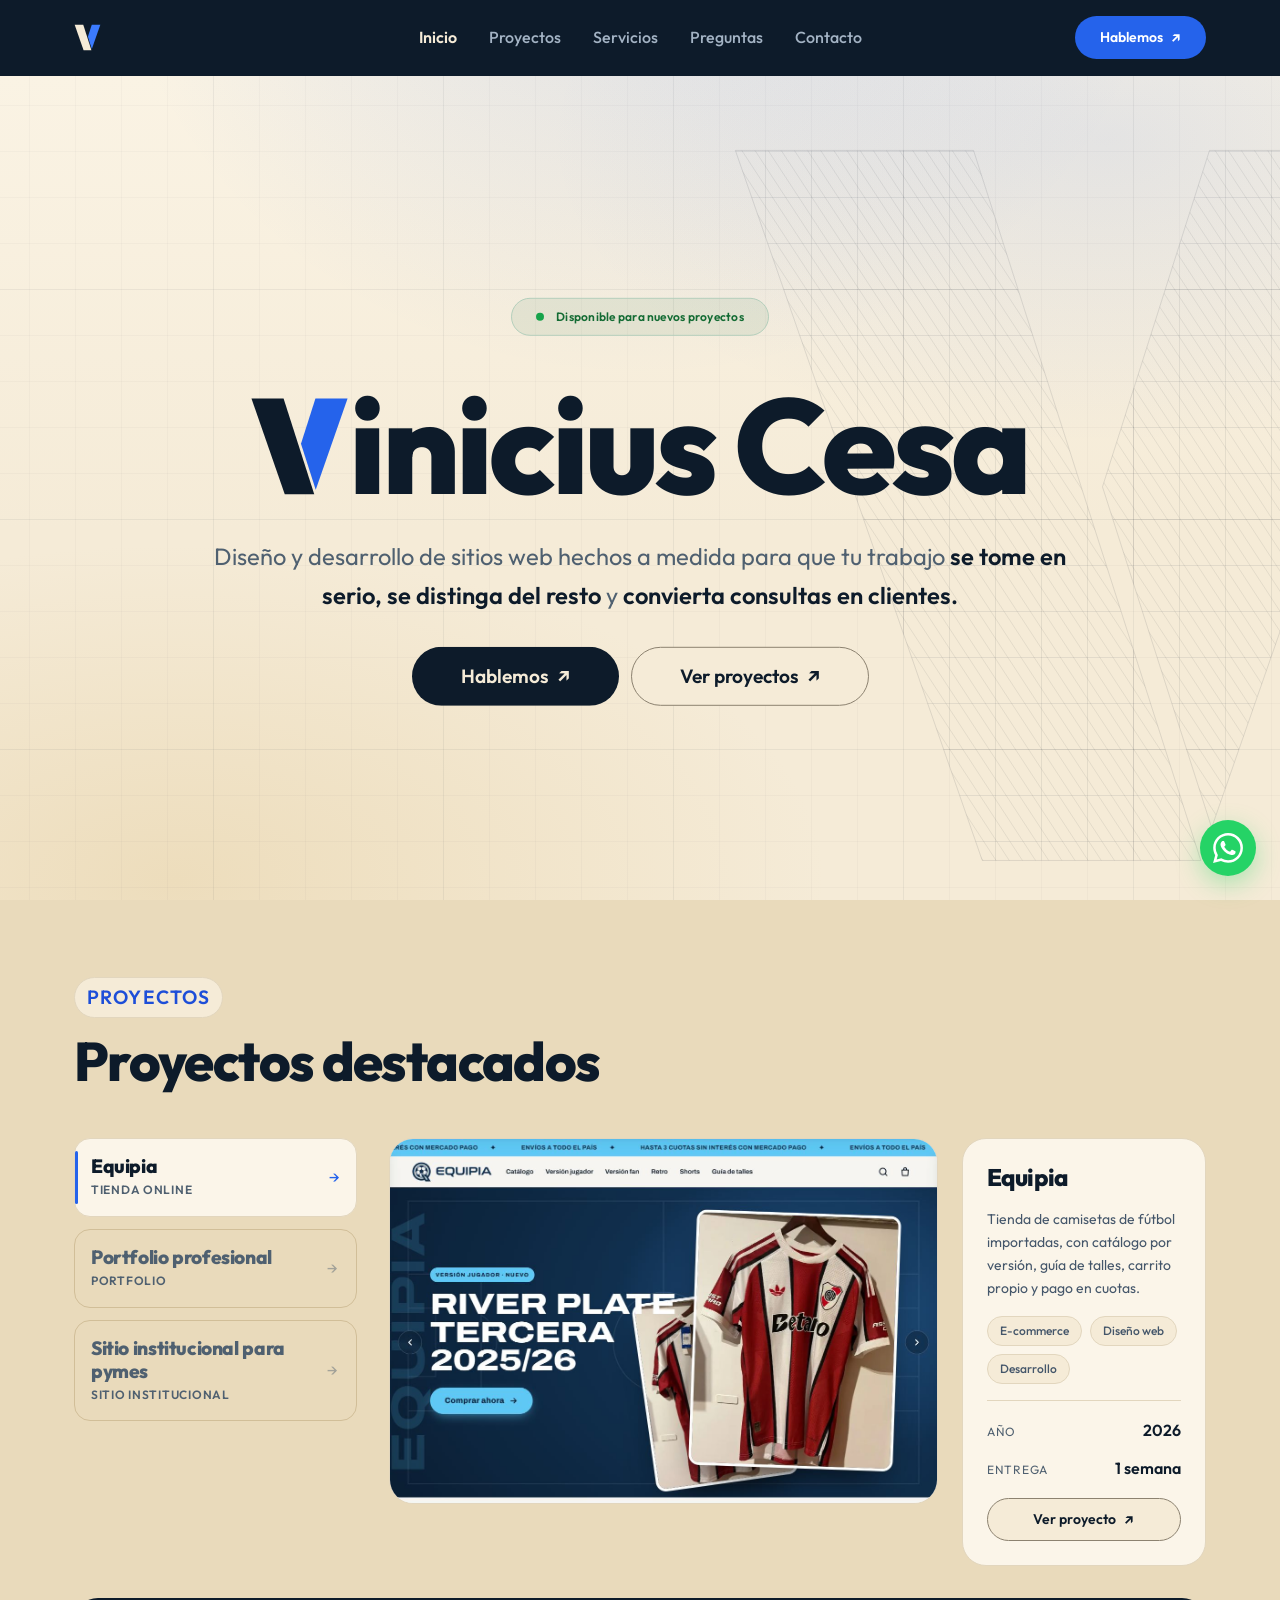
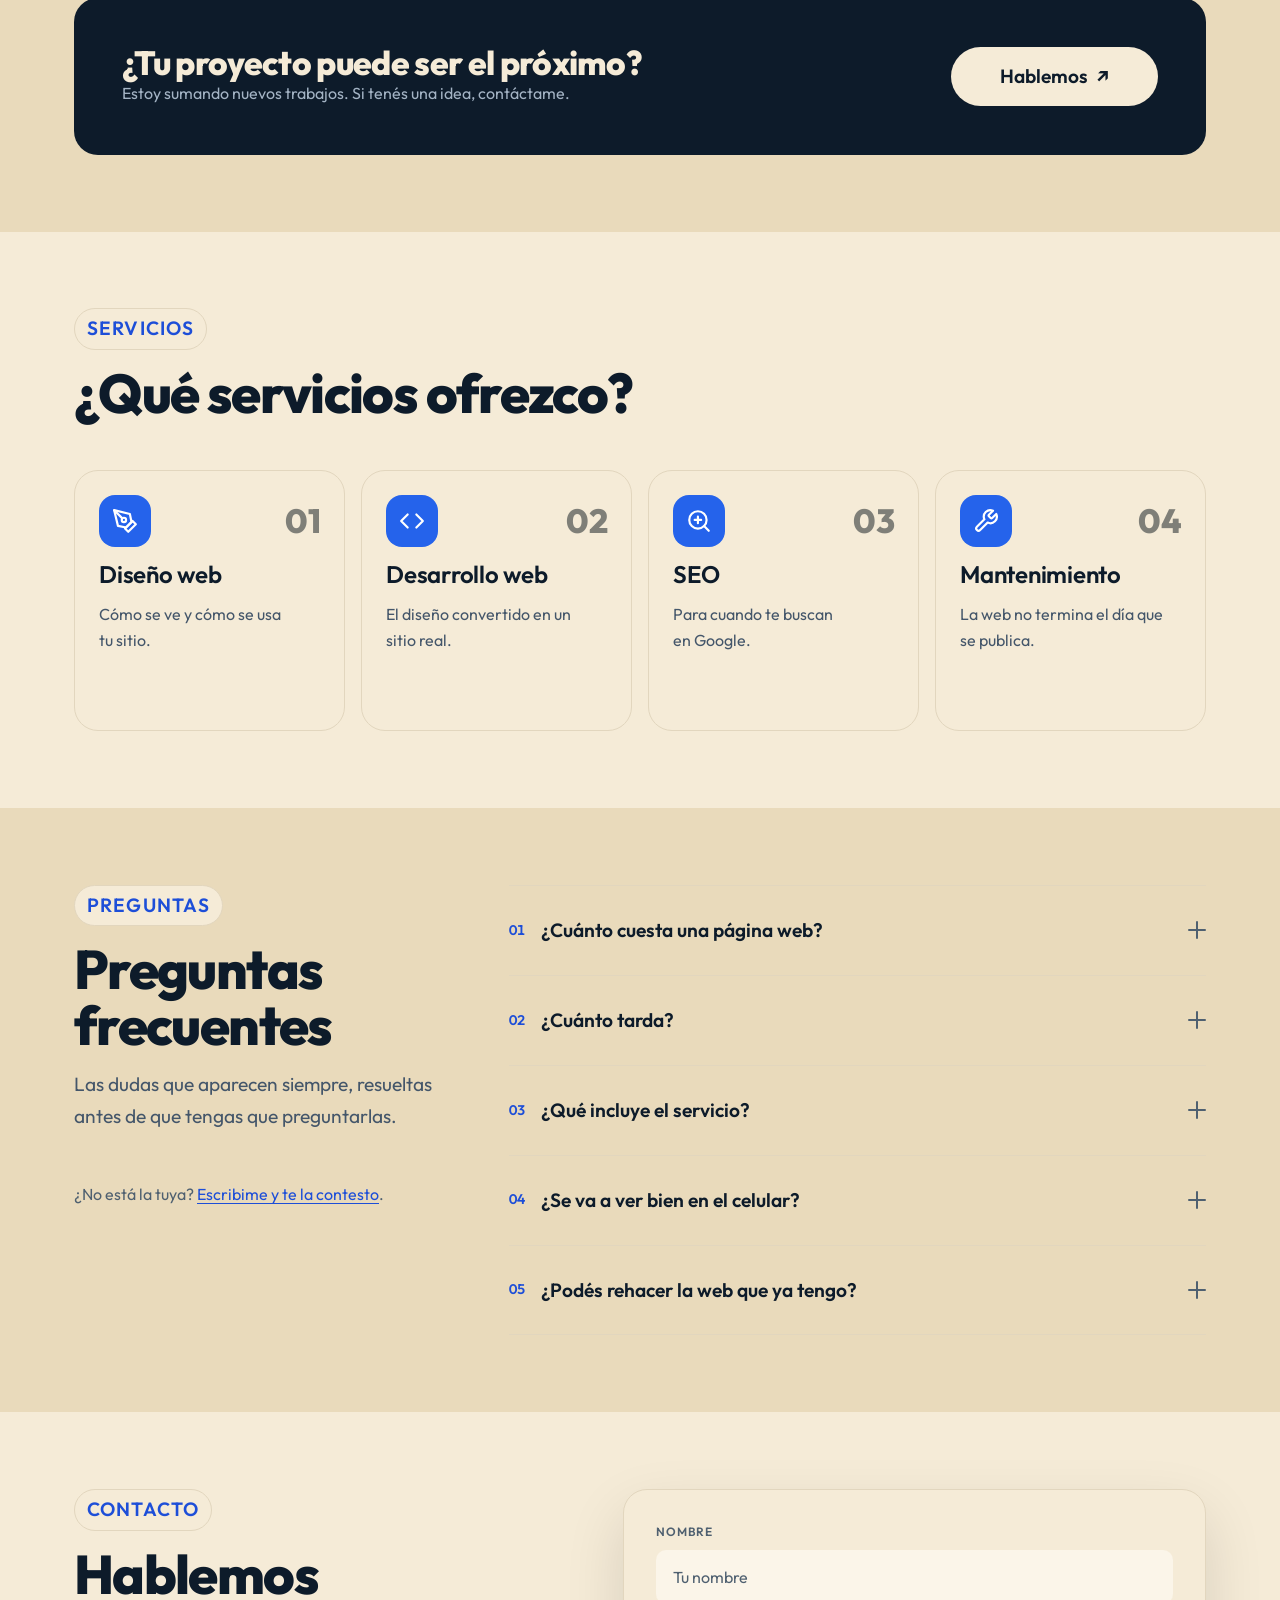
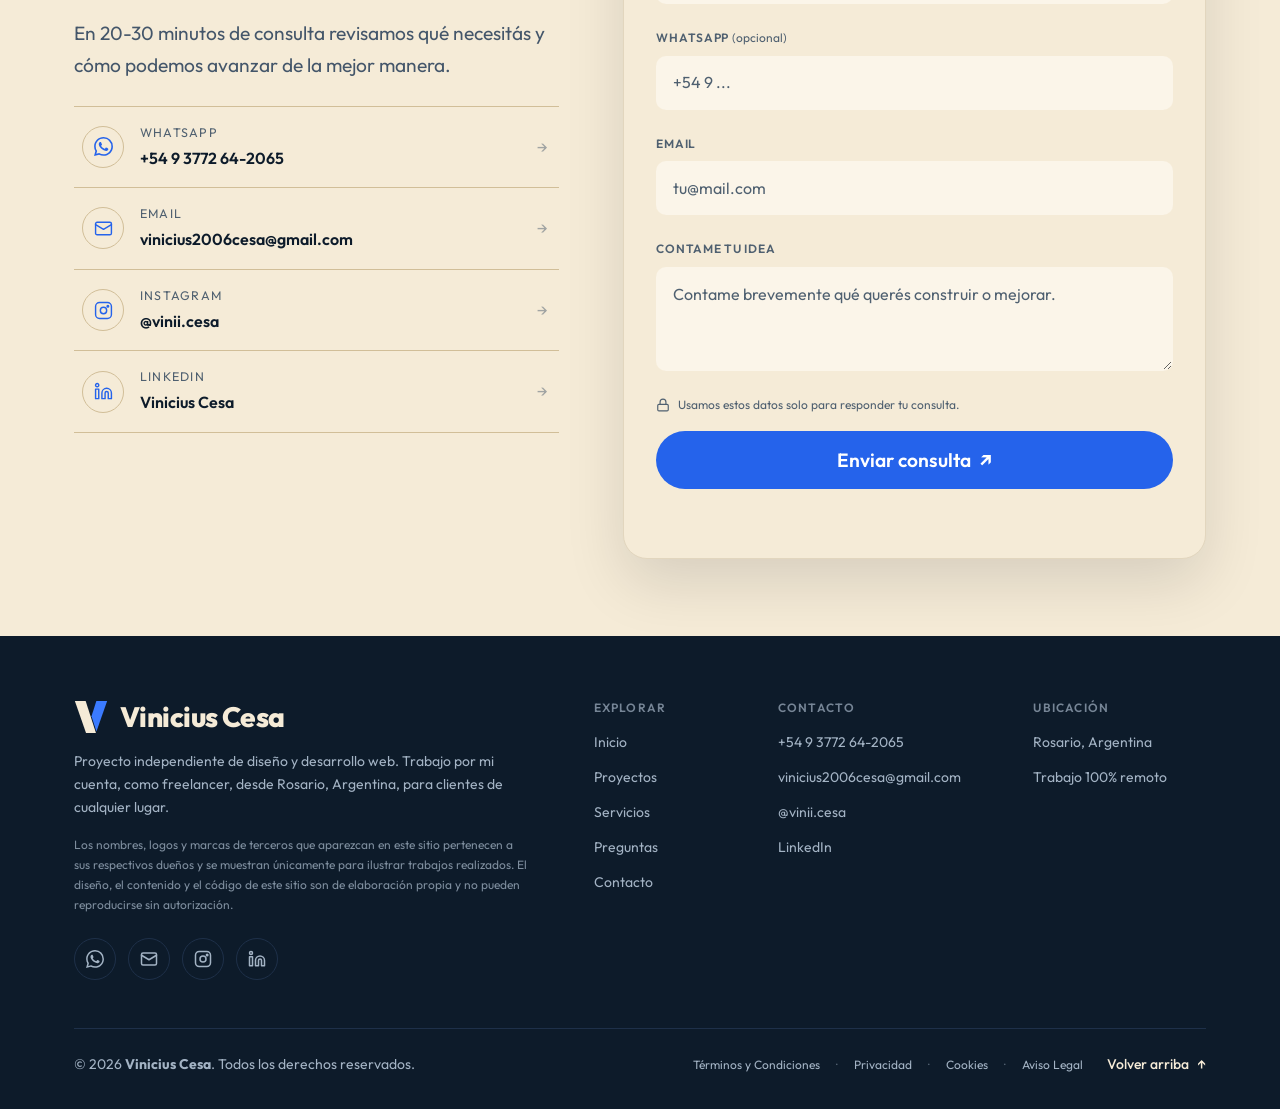
==== commit a87e1c86: "La vitrina recorre la pagina del proyecto, como un video La imagen de Equipia pasa a ser una captura" ====
--- a/index.html
+++ b/index.html
@@ -34,7 +34,7 @@
   <meta property="og:url" content="https://viniciuscesa.com/">
   <!-- La imagen que se ve al compartir el link. Tiene que ser PNG o JPG
        de 1200x630: WhatsApp y Facebook no leen SVG. -->
-  <meta property="og:image" content="https://viniciuscesa.com/assets/img/og-image.png?v=202610081553">
+  <meta property="og:image" content="https://viniciuscesa.com/assets/img/og-image.png?v=202610081615">
   <meta property="og:image:type" content="image/png">
   <meta property="og:image:width" content="2400">
   <meta property="og:image:height" content="1260">
@@ -43,7 +43,7 @@
   <meta name="twitter:card" content="summary_large_image">
   <meta name="twitter:title" content="Vinicius Cesa — Diseño y desarrollo web">
   <meta name="twitter:description" content="Diseño y desarrollo de sitios web a medida para que tu trabajo se tome en serio y convierta consultas en clientes.">
-  <meta name="twitter:image" content="https://viniciuscesa.com/assets/img/og-image.png?v=202610081553">
+  <meta name="twitter:image" content="https://viniciuscesa.com/assets/img/og-image.png?v=202610081615">
 
   <!-- ===================================================================
        FAVICON Y COLOR DE MARCA
@@ -166,12 +166,12 @@
     }
   </script>
 
-  <link rel="stylesheet" href="css/styles.css?v=202610081553">
+  <link rel="stylesheet" href="css/styles.css?v=202610081615">
 
   <!-- Habilita las animaciones de entrada. Sin defer: tiene que correr
        antes del primer pintado. Si este archivo no carga, el sitio se ve
        completo y sin animaciones, que es lo que queremos. -->
-  <script src="js/activar-animaciones.js?v=202610081553"></script>
+  <script src="js/activar-animaciones.js?v=202610081615"></script>
 </head>
 
 <body>
@@ -344,7 +344,10 @@
              trabajo, no clientes). No hay nombres de clientes inventados:
              esto esta publicado y se leeria como trabajo real.
              ============================================================ -->
-        <div class="vitrina aparece" id="vitrina" data-progreso=".vitrina__imagen img">
+        <!-- Ya no lleva data-progreso: la imagen dejo de usar --p cuando el
+             parallax se reemplazo por el recorrido. Era una escritura por
+             cuadro que no movia nada. -->
+        <div class="vitrina aparece" id="vitrina">
 
           <div class="vitrina__columna">
             <div class="vitrina__lista" role="tablist"
@@ -389,13 +392,17 @@
                  role="tabpanel" id="vp-01" aria-labelledby="vt-01">
 
               <div class="vitrina__imagen" data-inclinar>
-                <!-- width y height van con las medidas REALES del archivo
-                     (1800x1200). El navegador las usa para reservar el
-                     lugar antes de que la imagen llegue: si no coinciden,
-                     la pagina pega un salto cuando termina de cargar. -->
+                <!-- Es una captura de la pagina ENTERA, no de la pantalla:
+                     por eso 1200x5058. El marco muestra un pedazo y la
+                     animacion lo va corriendo. Ver "EL RECORRIDO POR LA
+                     PAGINA" en el CSS.
+
+                     width y height llevan las medidas reales del archivo.
+                     El navegador las usa para reservar el lugar antes de
+                     que la imagen llegue. -->
                 <img src="assets/img/proyecto-equipia.jpg"
                      alt="Portada de Equipia: una camiseta de River Plate sobre un fondo azul, con el titular del producto y un boton de compra"
-                     width="1800" height="1200" loading="lazy">
+                     width="1200" height="5058" loading="lazy">
               </div>
 
               <!-- La ficha. Lleva los datos del proyecto en el mismo
@@ -1140,7 +1147,7 @@
        defer hace que el navegador siga armando la pagina mientras
        descarga el script, y lo ejecute cuando el HTML esta completo.
        =================================================================== -->
-  <script src="js/main.js?v=202610081553" defer></script>
+  <script src="js/main.js?v=202610081615" defer></script>
 
 </body>
 </html>
--- a/css/styles.css
+++ b/css/styles.css
@@ -1958,13 +1958,72 @@
   opacity: 1;
 }
 
+/* EL RECORRIDO POR LA PAGINA.
+
+   La imagen del proyecto no es una captura de la pantalla: es una
+   captura de la PAGINA ENTERA, larguisima (la de Equipia mide
+   1200x5058). El marco muestra solo un pedazo, y la animacion va
+   corriendo cual pedazo se ve. El resultado se lee como un video
+   paseando por el sitio, pero es un solo JPG.
+
+   POR QUE NO UN VIDEO. Es lo que usa la referencia que miramos, y se ve
+   igual de bien, pero pesa entre tres y siete veces mas por proyecto y
+   el telefono tiene que decodificarlo cuadro a cuadro. Medido: la
+   captura larga pesa 427 KB contra 1 a 3 MB de un video equivalente.
+   Con tres proyectos la diferencia es de 1,3 MB contra 9 MB.
+
+   Se anima object-position y no transform porque asi no hace falta
+   saber cuanto mide de alto cada captura: el navegador calcula solo
+   donde esta el "abajo de todo" de cada imagen. Si manana subis la
+   captura de un sitio mas largo o mas corto, funciona igual sin tocar
+   un solo numero.
+
+   Antes aca habia un parallax que corria la imagen unos pixeles segun
+   el scroll. Se saco: los dos efectos mueven lo mismo y no pueden
+   convivir. Este cuenta mucho mas. */
 .vitrina__imagen img {
   position: absolute;
-  inset: -12% 0 auto 0;
+  inset: 0;
   width: 100%;
-  height: 124%;
+  height: 100%;
   object-fit: cover;
-  transform: translateY(calc((var(--p, 0.5) - 0.5) * -14%));
+  object-position: 50% 0%;
+}
+
+/* Recorre SOLO la del proyecto abierto Y solo mientras la seccion esta
+   a la vista.
+
+   Lo primero, porque los otros paneles siguen dibujados debajo con
+   opacidad 0: sin eso se animarian los tres a la vez sin que nadie los
+   vea.
+
+   Lo segundo, por dos motivos. Uno es no gastar en una animacion que
+   corre para nadie. El otro importa mas: sin esperar, para cuando
+   alguien baja hasta Proyectos la animacion ya arranco hace rato y lo
+   primero que ve es un pedazo cualquiera del medio de la pagina.
+   Medido: a los dos segundos de cargar ya iba por el 7%. Esperando, el
+   recorrido siempre empieza donde tiene que empezar, arriba de todo. */
+.vitrina--a-la-vista .vitrina__panel--activo .vitrina__imagen img {
+  animation: recorrer-pagina 26s var(--curva-suave) infinite alternate;
+}
+
+@keyframes recorrer-pagina {
+  /* Las pausas de los extremos son la mitad del efecto: sin ellas la
+     imagen rebota en el borde y se nota que es un bucle. Con la pausa
+     se lee como alguien que llego al final, miro, y volvio. */
+  0%, 8%    { object-position: 50% 0%; }
+  92%, 100% { object-position: 50% 100%; }
+}
+
+/* Al pasar el cursor se frena, por si queres mirar algo puntual. */
+.vitrina__imagen:hover img {
+  animation-play-state: paused;
+}
+
+@media (prefers-reduced-motion: reduce) {
+  .vitrina--a-la-vista .vitrina__panel--activo .vitrina__imagen img {
+    animation: none;
+  }
 }
 
 /* --- La ficha del proyecto -------------------------------------------
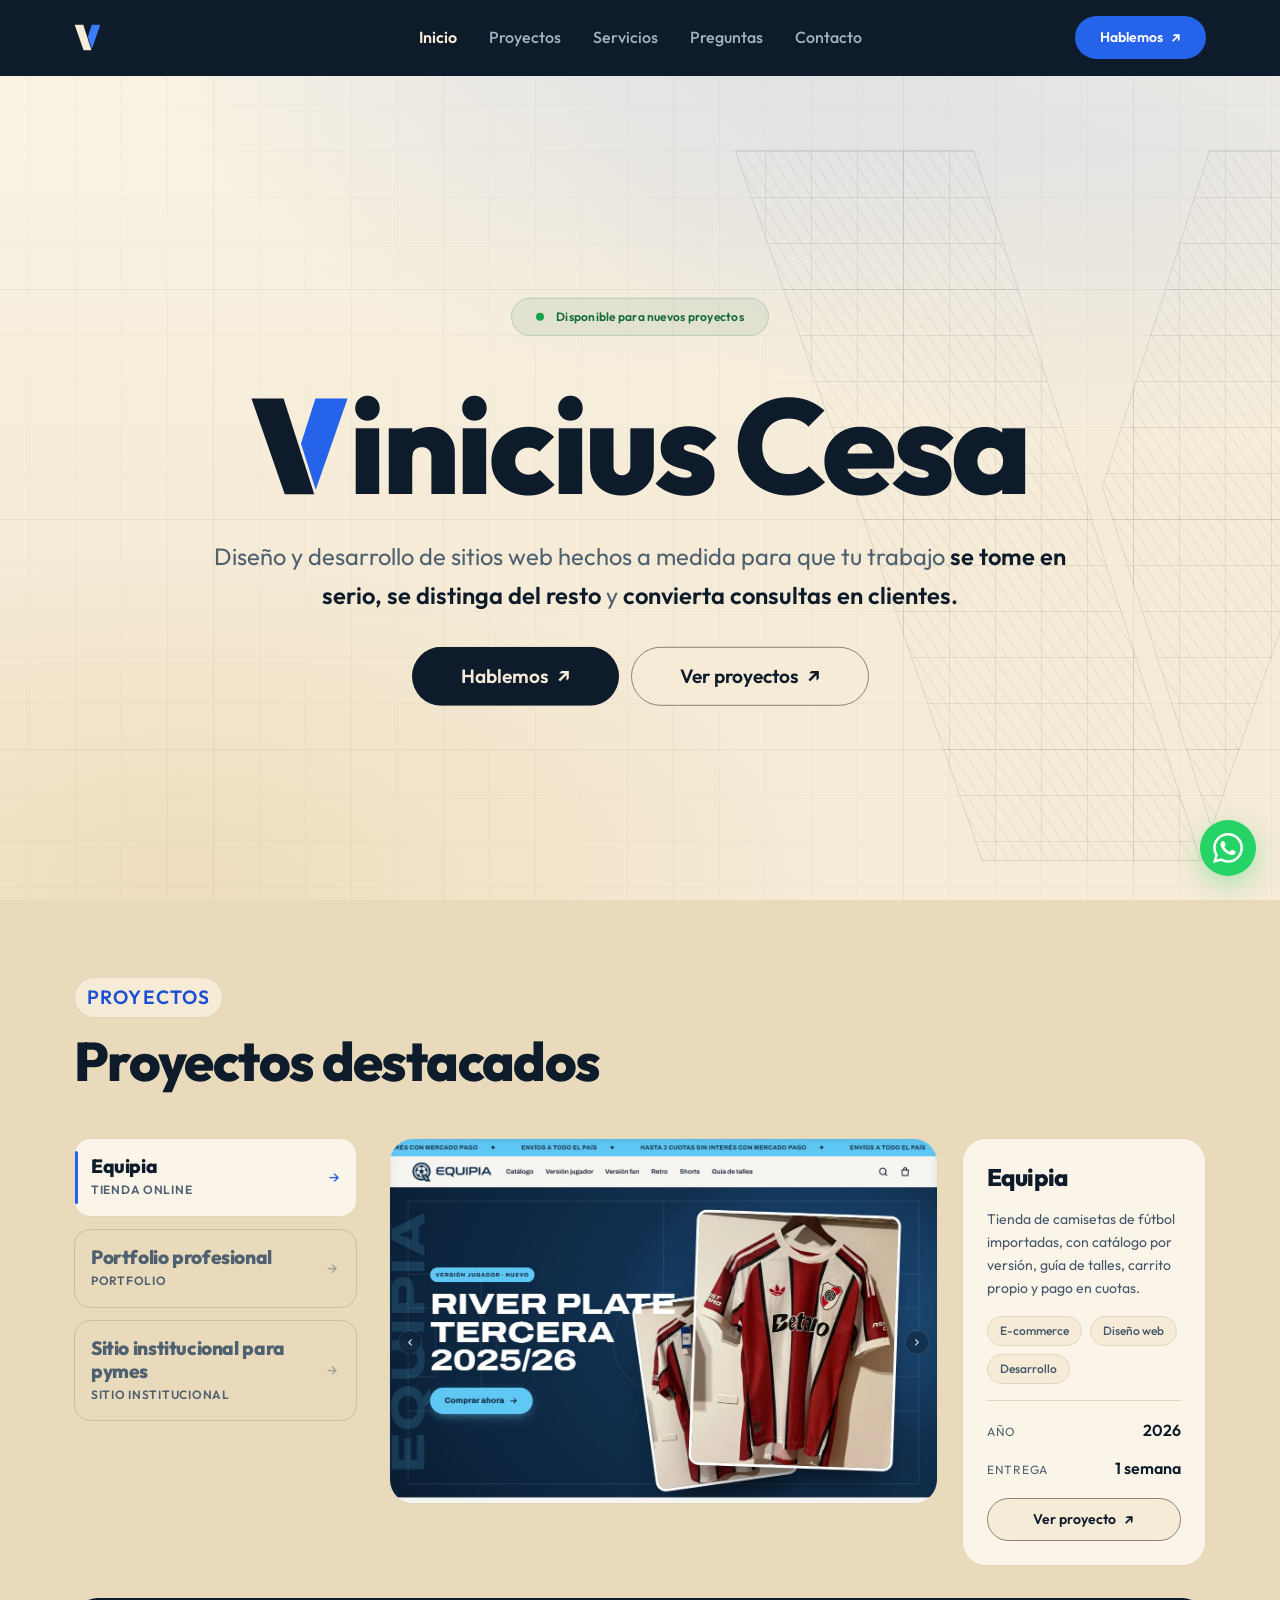
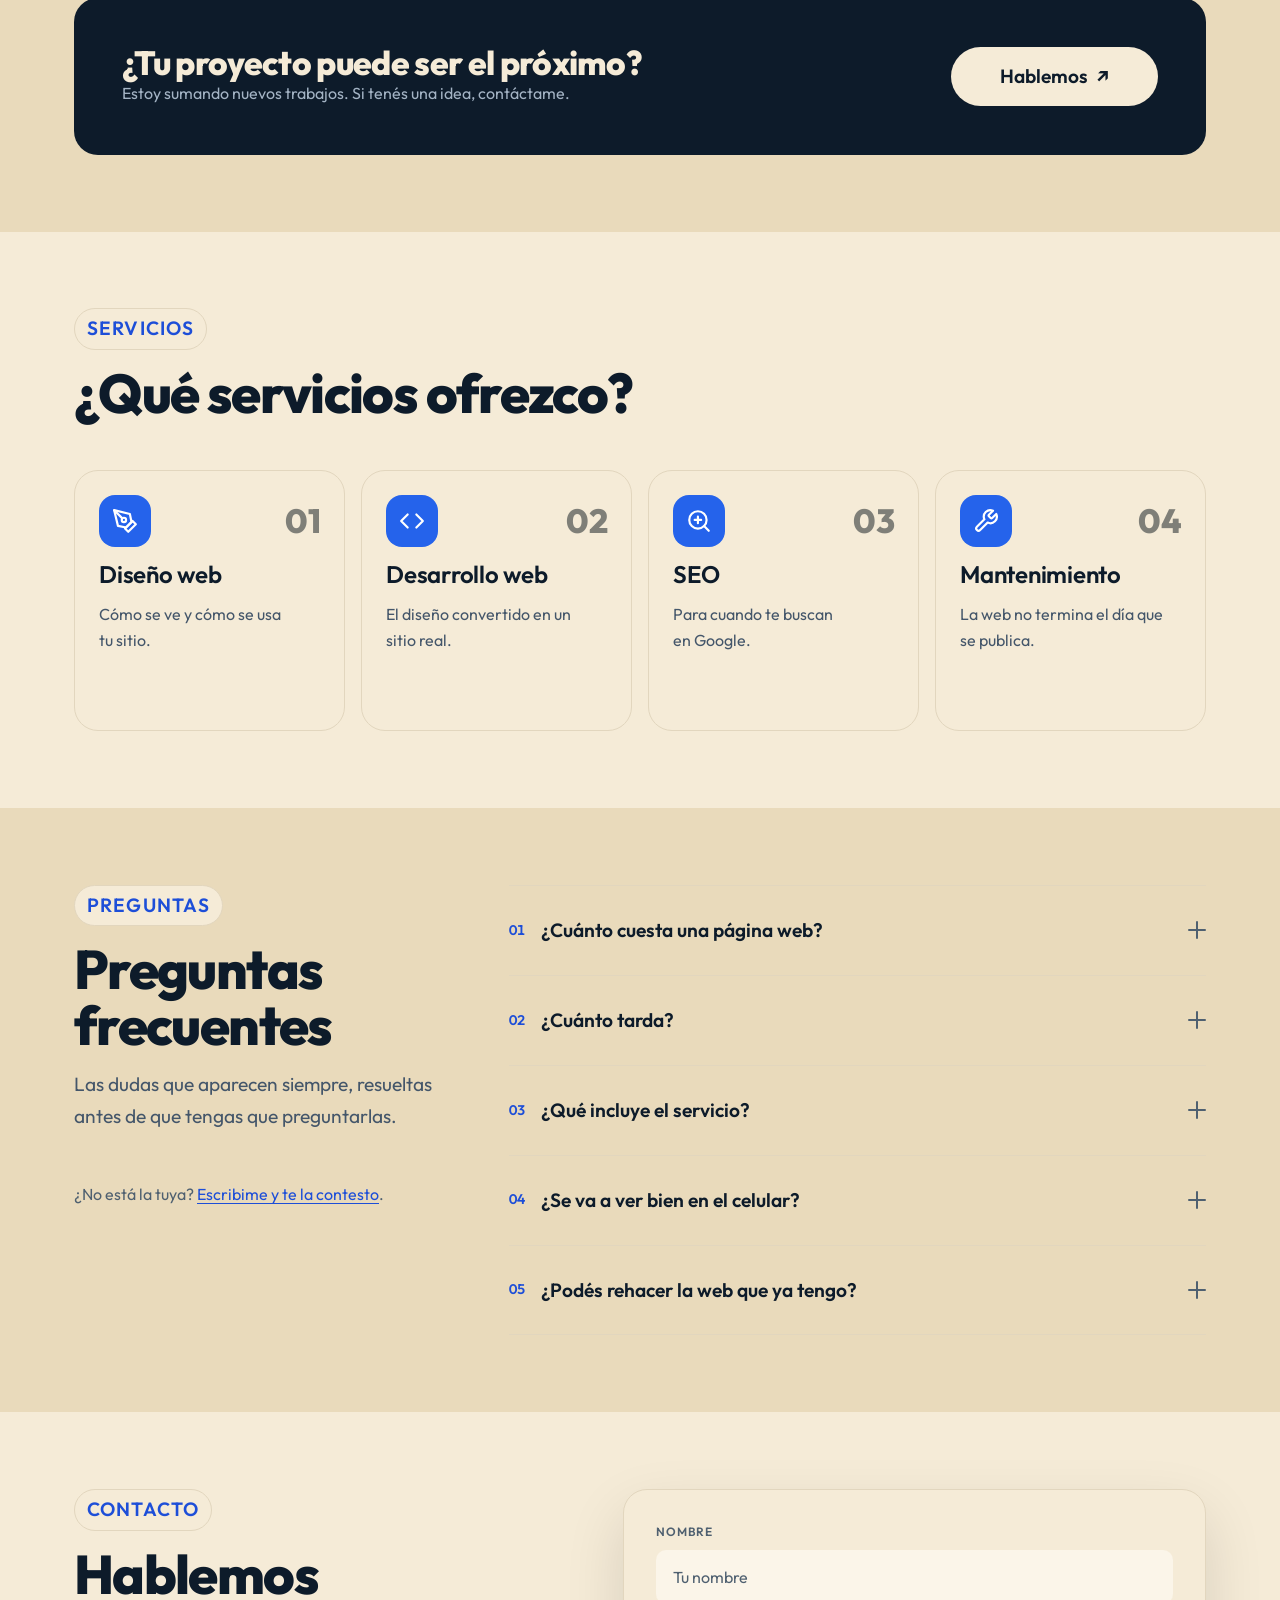
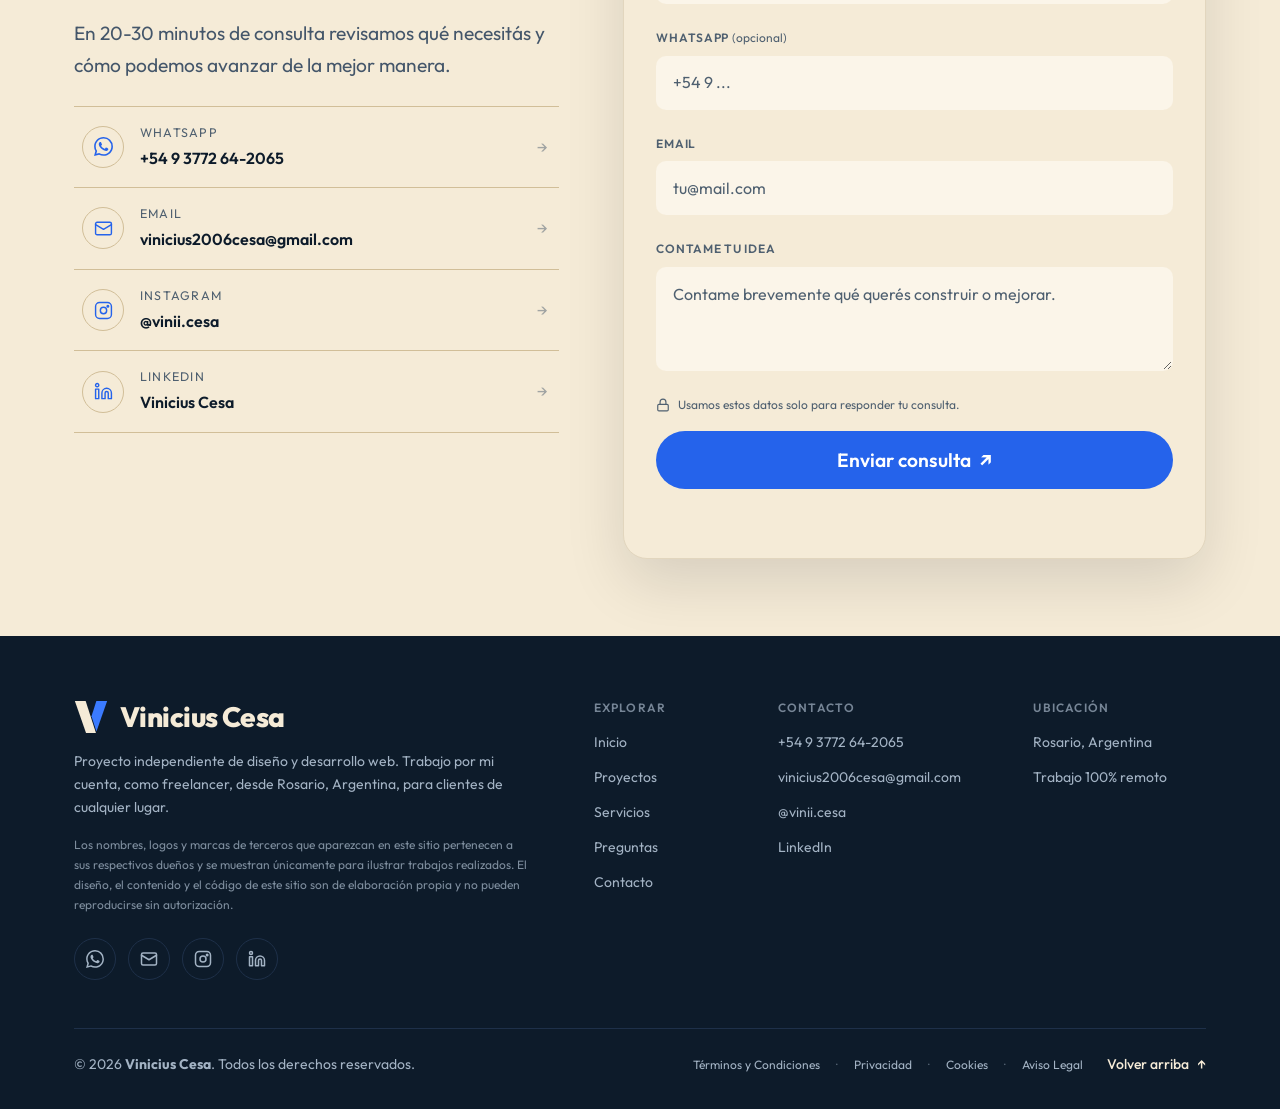
==== commit 2462f10e: "El recorrido de la vitrina va a ritmo parejo Se veia trabado. No era el dibujado: medido, 75fps y ce" ====
--- a/index.html
+++ b/index.html
@@ -34,7 +34,7 @@
   <meta property="og:url" content="https://viniciuscesa.com/">
   <!-- La imagen que se ve al compartir el link. Tiene que ser PNG o JPG
        de 1200x630: WhatsApp y Facebook no leen SVG. -->
-  <meta property="og:image" content="https://viniciuscesa.com/assets/img/og-image.png?v=202610081615">
+  <meta property="og:image" content="https://viniciuscesa.com/assets/img/og-image.png?v=202610081626">
   <meta property="og:image:type" content="image/png">
   <meta property="og:image:width" content="2400">
   <meta property="og:image:height" content="1260">
@@ -43,7 +43,7 @@
   <meta name="twitter:card" content="summary_large_image">
   <meta name="twitter:title" content="Vinicius Cesa — Diseño y desarrollo web">
   <meta name="twitter:description" content="Diseño y desarrollo de sitios web a medida para que tu trabajo se tome en serio y convierta consultas en clientes.">
-  <meta name="twitter:image" content="https://viniciuscesa.com/assets/img/og-image.png?v=202610081615">
+  <meta name="twitter:image" content="https://viniciuscesa.com/assets/img/og-image.png?v=202610081626">
 
   <!-- ===================================================================
        FAVICON Y COLOR DE MARCA
@@ -166,12 +166,12 @@
     }
   </script>
 
-  <link rel="stylesheet" href="css/styles.css?v=202610081615">
+  <link rel="stylesheet" href="css/styles.css?v=202610081626">
 
   <!-- Habilita las animaciones de entrada. Sin defer: tiene que correr
        antes del primer pintado. Si este archivo no carga, el sitio se ve
        completo y sin animaciones, que es lo que queremos. -->
-  <script src="js/activar-animaciones.js?v=202610081615"></script>
+  <script src="js/activar-animaciones.js?v=202610081626"></script>
 </head>
 
 <body>
@@ -1147,7 +1147,7 @@
        defer hace que el navegador siga armando la pagina mientras
        descarga el script, y lo ejecute cuando el HTML esta completo.
        =================================================================== -->
-  <script src="js/main.js?v=202610081615" defer></script>
+  <script src="js/main.js?v=202610081626" defer></script>
 
 </body>
 </html>
--- a/css/styles.css
+++ b/css/styles.css
@@ -2004,15 +2004,21 @@
    Medido: a los dos segundos de cargar ya iba por el 7%. Esperando, el
    recorrido siempre empieza donde tiene que empezar, arriba de todo. */
 .vitrina--a-la-vista .vitrina__panel--activo .vitrina__imagen img {
-  animation: recorrer-pagina 26s var(--curva-suave) infinite alternate;
+  /* linear, NO una curva suave. Un scroll de pagina es parejo.
+
+     Con --curva-suave (que desacelera) el recorrido arrancaba disparado
+     y despues se arrastraba: medido, 13,2% de la pagina en el primer
+     segundo y 0,7% en el ultimo, una diferencia de 17 veces. Se veia
+     como un tiron seguido de veinte segundos casi quieto. */
+  animation: recorrer-pagina 18s linear infinite alternate;
 }
 
 @keyframes recorrer-pagina {
   /* Las pausas de los extremos son la mitad del efecto: sin ellas la
      imagen rebota en el borde y se nota que es un bucle. Con la pausa
      se lee como alguien que llego al final, miro, y volvio. */
-  0%, 8%    { object-position: 50% 0%; }
-  92%, 100% { object-position: 50% 100%; }
+  0%, 5%    { object-position: 50% 0%; }
+  95%, 100% { object-position: 50% 100%; }
 }
 
 /* Al pasar el cursor se frena, por si queres mirar algo puntual. */
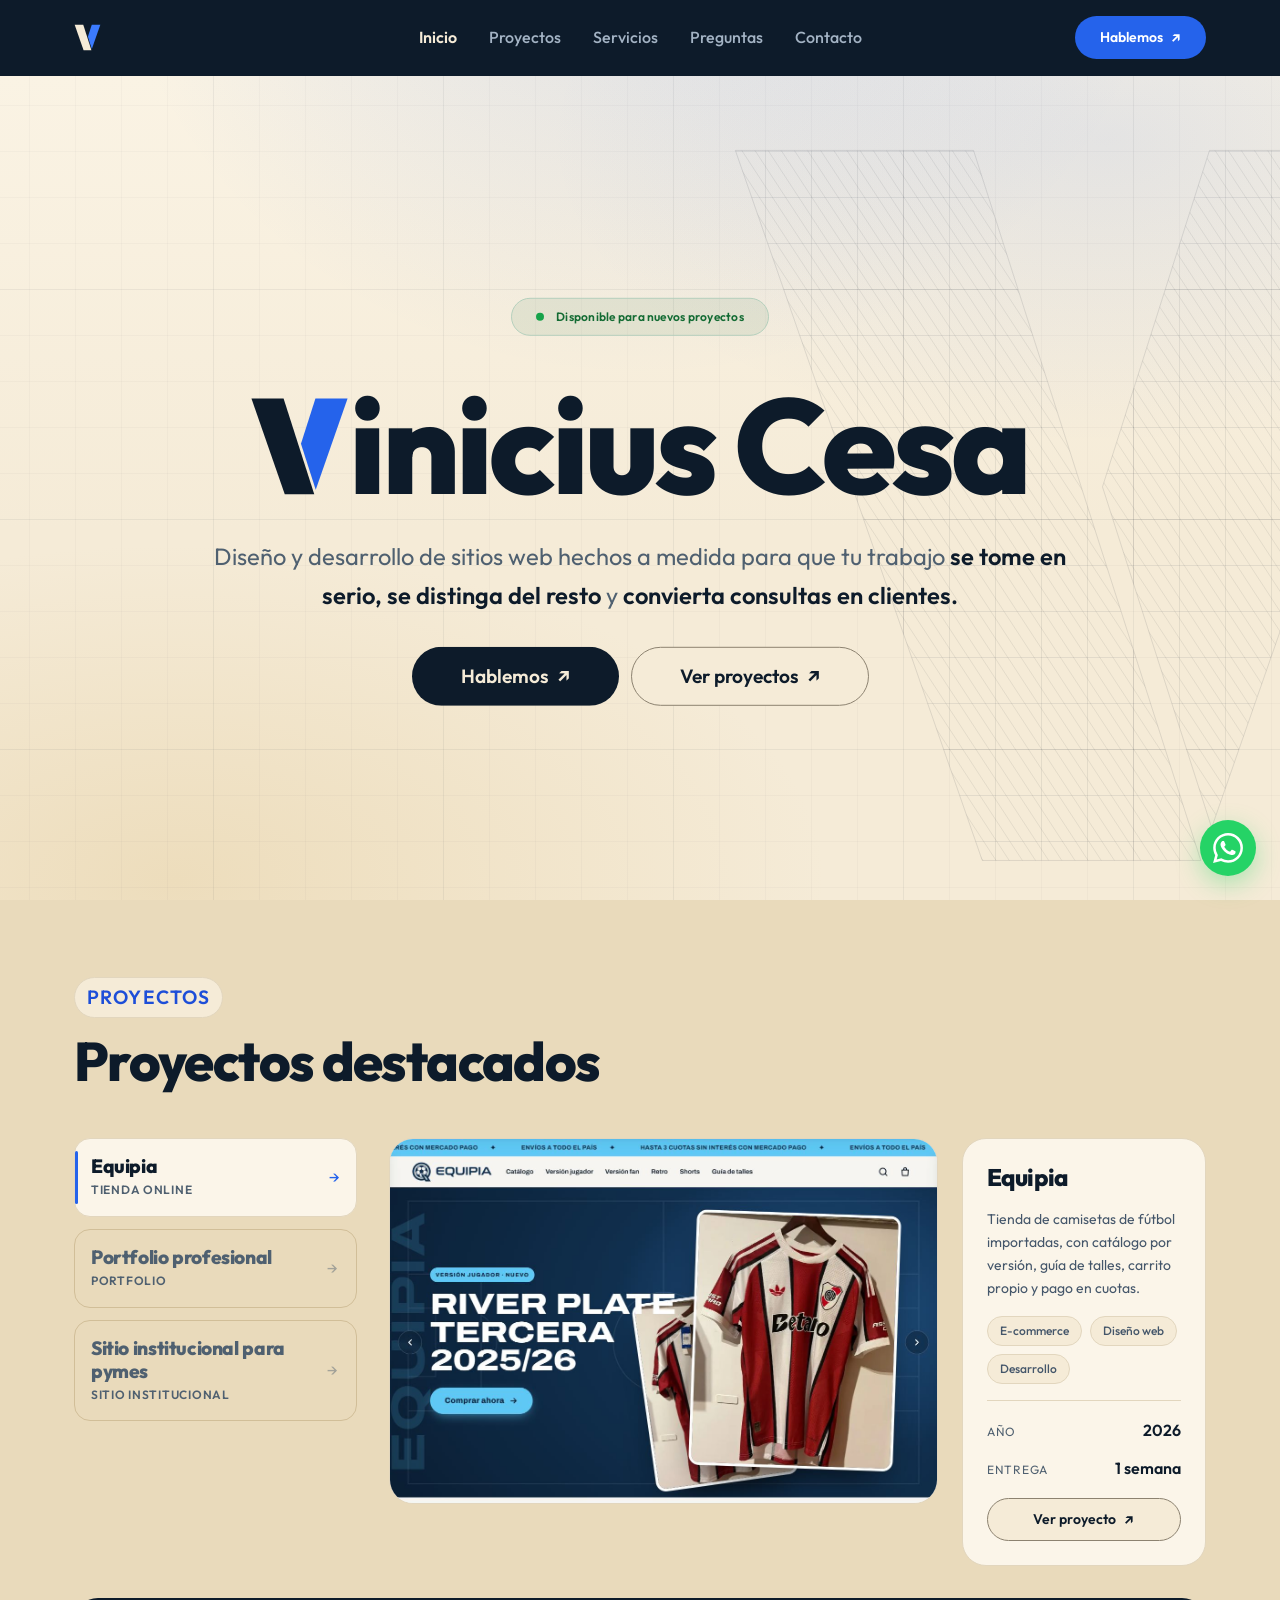
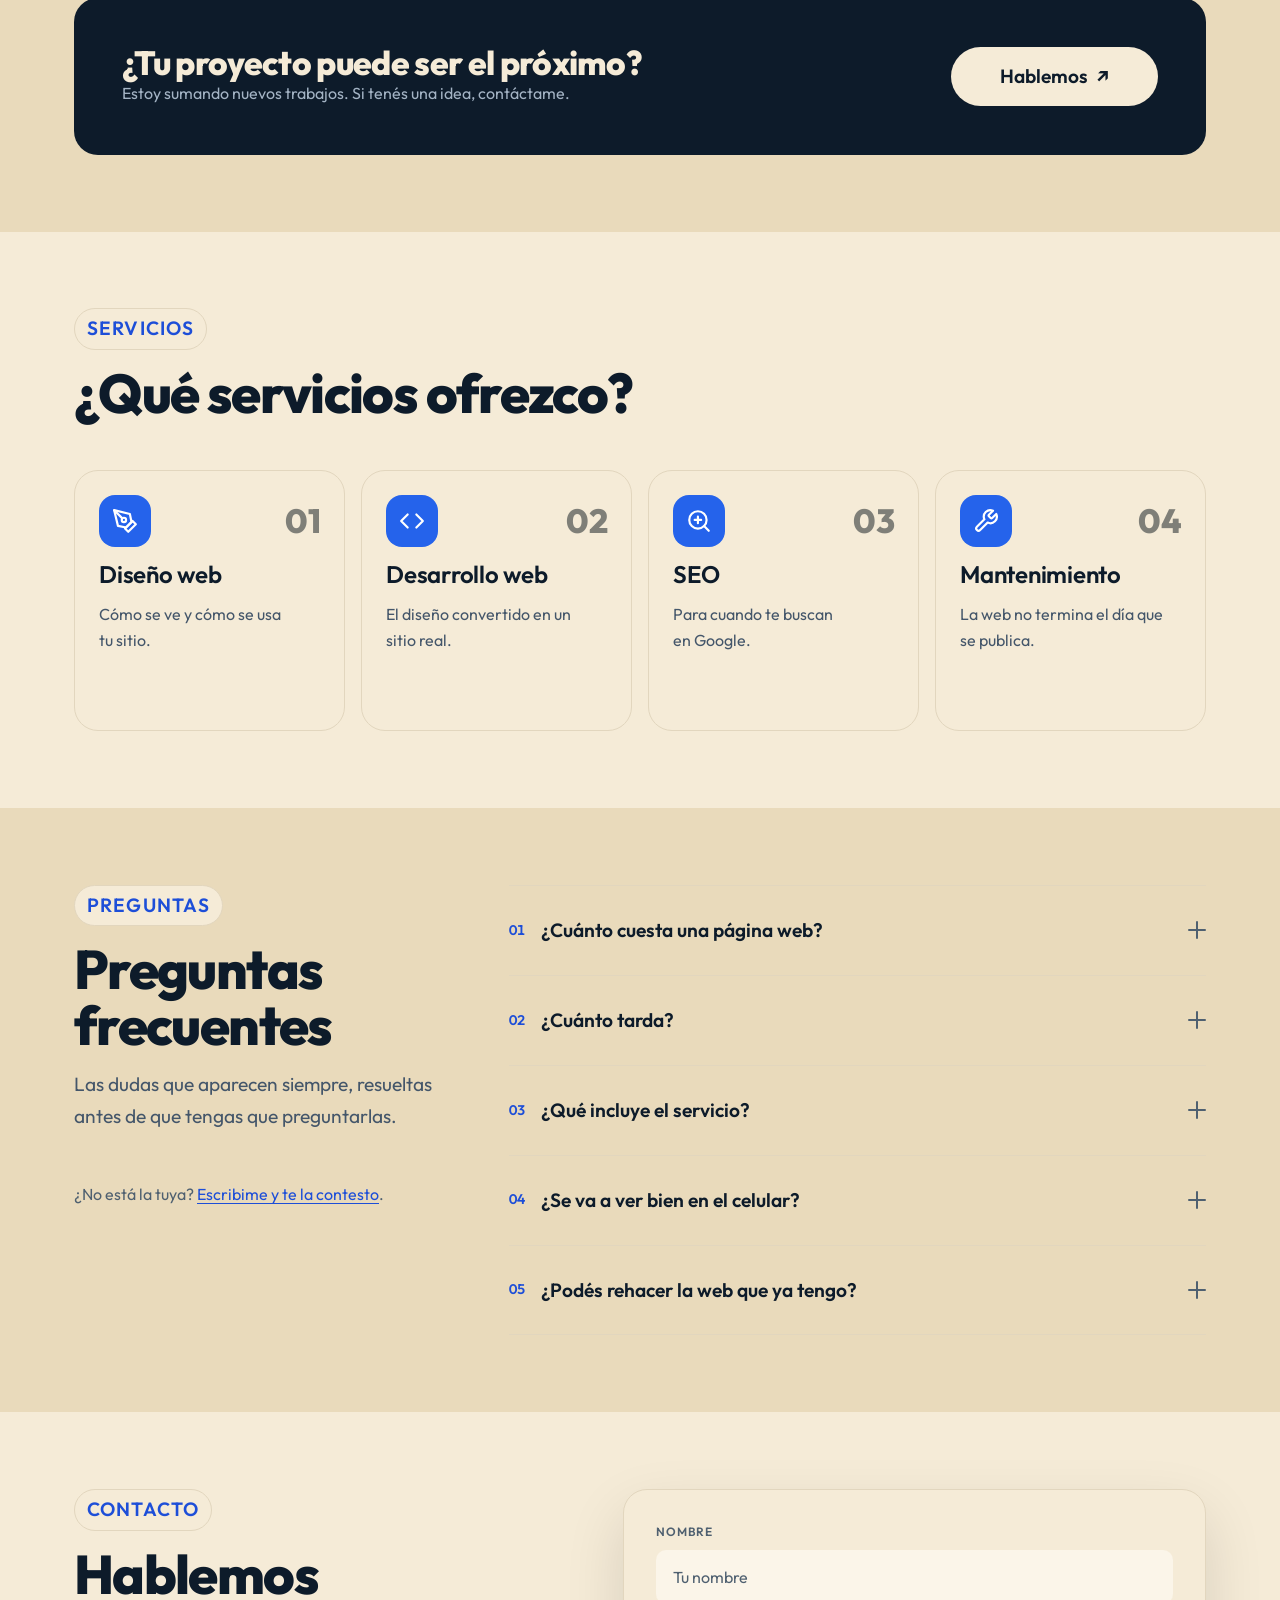
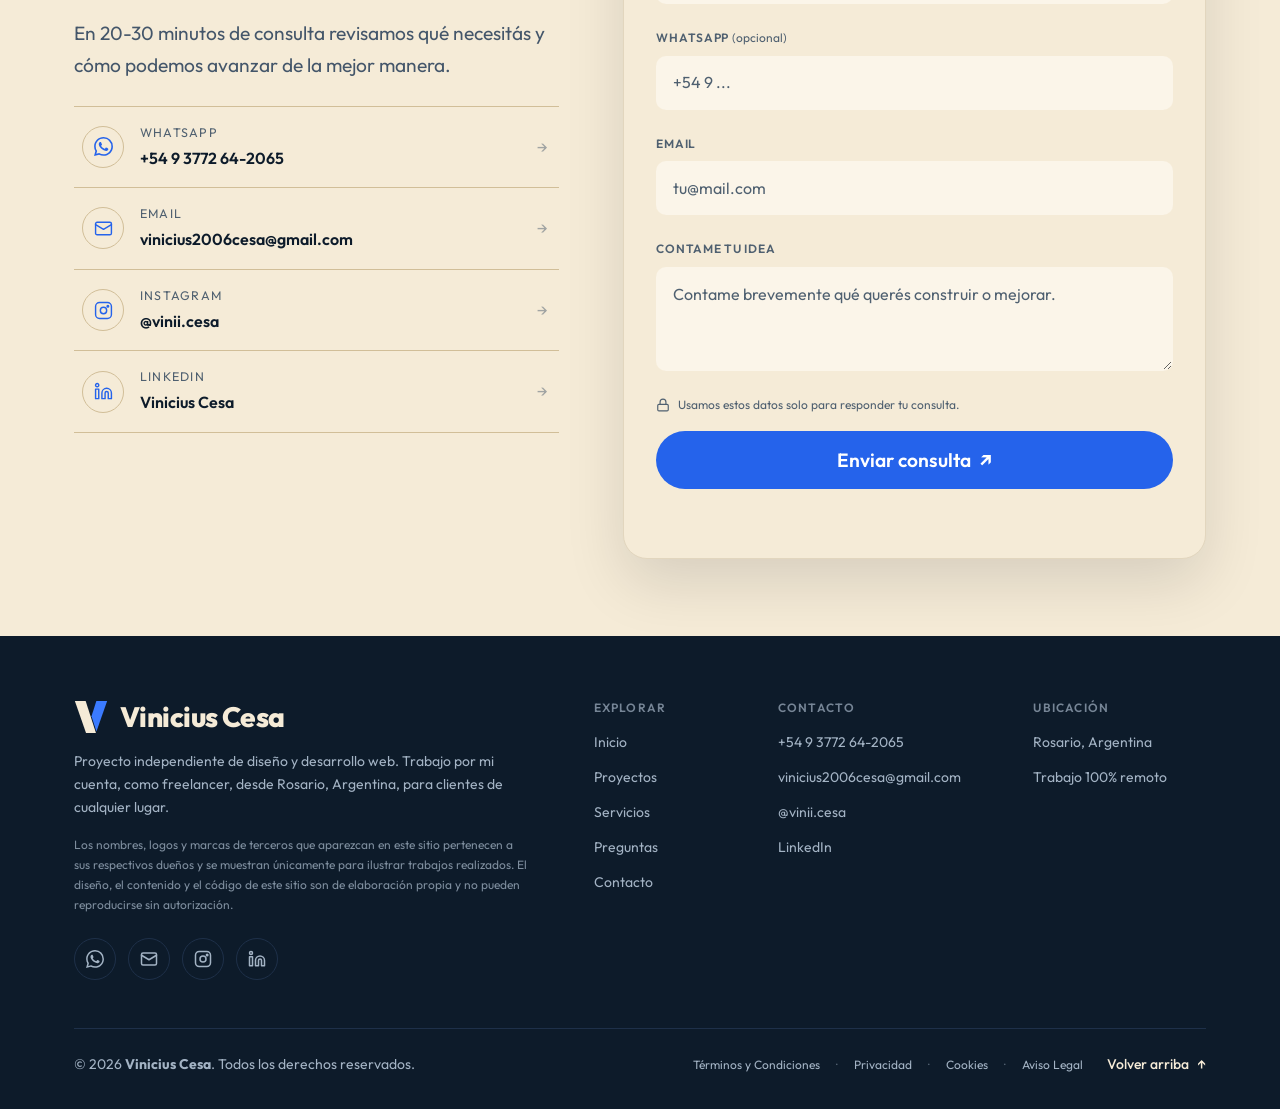
==== commit 16a06700: "El marco de la vitrina deja de inclinarse y el recorrido no se pausa El recorrido se frenaba al pasa" ====
--- a/index.html
+++ b/index.html
@@ -34,7 +34,7 @@
   <meta property="og:url" content="https://viniciuscesa.com/">
   <!-- La imagen que se ve al compartir el link. Tiene que ser PNG o JPG
        de 1200x630: WhatsApp y Facebook no leen SVG. -->
-  <meta property="og:image" content="https://viniciuscesa.com/assets/img/og-image.png?v=202610081626">
+  <meta property="og:image" content="https://viniciuscesa.com/assets/img/og-image.png?v=202610081633">
   <meta property="og:image:type" content="image/png">
   <meta property="og:image:width" content="2400">
   <meta property="og:image:height" content="1260">
@@ -43,7 +43,7 @@
   <meta name="twitter:card" content="summary_large_image">
   <meta name="twitter:title" content="Vinicius Cesa — Diseño y desarrollo web">
   <meta name="twitter:description" content="Diseño y desarrollo de sitios web a medida para que tu trabajo se tome en serio y convierta consultas en clientes.">
-  <meta name="twitter:image" content="https://viniciuscesa.com/assets/img/og-image.png?v=202610081626">
+  <meta name="twitter:image" content="https://viniciuscesa.com/assets/img/og-image.png?v=202610081633">
 
   <!-- ===================================================================
        FAVICON Y COLOR DE MARCA
@@ -166,12 +166,12 @@
     }
   </script>
 
-  <link rel="stylesheet" href="css/styles.css?v=202610081626">
+  <link rel="stylesheet" href="css/styles.css?v=202610081633">
 
   <!-- Habilita las animaciones de entrada. Sin defer: tiene que correr
        antes del primer pintado. Si este archivo no carga, el sitio se ve
        completo y sin animaciones, que es lo que queremos. -->
-  <script src="js/activar-animaciones.js?v=202610081626"></script>
+  <script src="js/activar-animaciones.js?v=202610081633"></script>
 </head>
 
 <body>
@@ -391,7 +391,7 @@
             <div class="vitrina__panel  vitrina__panel--activo"
                  role="tabpanel" id="vp-01" aria-labelledby="vt-01">
 
-              <div class="vitrina__imagen" data-inclinar>
+              <div class="vitrina__imagen">
                 <!-- Es una captura de la pagina ENTERA, no de la pantalla:
                      por eso 1200x5058. El marco muestra un pedazo y la
                      animacion lo va corriendo. Ver "EL RECORRIDO POR LA
@@ -443,7 +443,7 @@
             <div class="vitrina__panel"
                  role="tabpanel" id="vp-02" aria-labelledby="vt-02" hidden>
 
-              <div class="vitrina__imagen" data-inclinar>
+              <div class="vitrina__imagen">
                 <img src="assets/img/proyecto-portfolio.svg" alt="Vista de un portfolio profesional con una galería de trabajos"
                      width="1200" height="750" loading="lazy">
               </div>
@@ -488,7 +488,7 @@
             <div class="vitrina__panel"
                  role="tabpanel" id="vp-03" aria-labelledby="vt-03" hidden>
 
-              <div class="vitrina__imagen" data-inclinar>
+              <div class="vitrina__imagen">
                 <img src="assets/img/proyecto-institucional.svg" alt="Vista de un sitio institucional con secciones de empresa, servicios y contacto"
                      width="1200" height="750" loading="lazy">
               </div>
@@ -1147,7 +1147,7 @@
        defer hace que el navegador siga armando la pagina mientras
        descarga el script, y lo ejecute cuando el HTML esta completo.
        =================================================================== -->
-  <script src="js/main.js?v=202610081626" defer></script>
+  <script src="js/main.js?v=202610081633" defer></script>
 
 </body>
 </html>
--- a/css/styles.css
+++ b/css/styles.css
@@ -1926,36 +1926,18 @@
    El --p lo escribe el JS en #vitrina y baja hasta aca por herencia:
    las variables CSS se heredan, asi que un solo calculo por cuadro
    alcanza para las tres imagenes. */
+/* EL MARCO ES UN MARCO, NO UN OBJETO QUE SE MANIPULA.
+
+   Antes este marco se inclinaba en 3D siguiendo el cursor, con un punto
+   de luz encima que lo acompanaba. Tenia sentido cuando adentro habia
+   una captura fija: el movimiento le daba algo que mirar.
+
+   Con el recorrido adentro ya no: la imagen se mueve sola, y ademas la
+   inclinacion la hacia sentir un objeto que se agarra y se gira en vez
+   de una pantalla que se esta mirando. Se saco todo, inclinacion y
+   reflejo, y quedo un marco quieto con el recorrido adentro. */
 .vitrina__imagen {
   position: relative;
-  /* La vuelta al reposo. El acercamiento lo maneja el JS cuadro a
-     cuadro; esta transicion es solo para cuando sacas el mouse. Como el
-     JS escribe el transform directo, mientras lo mueve la transicion
-     practicamente no actua. */
-  transition: transform 600ms var(--curva-salida);
-}
-
-/* El reflejo. Un punto de luz que sigue al cursor por encima de la
-   imagen: es lo que hace que se lea como una superficie inclinada y no
-   como una caja girada. Va en ::after para no sumar HTML. */
-.vitrina__imagen::after {
-  content: "";
-  position: absolute;
-  inset: 0;
-  z-index: 1;
-  pointer-events: none;
-  border-radius: inherit;
-  background: radial-gradient(
-    circle at var(--brillo-x, 50%) var(--brillo-y, 50%),
-    rgba(255, 255, 255, 0.28) 0%,
-    rgba(255, 255, 255, 0) 55%
-  );
-  opacity: 0;
-  transition: opacity 400ms var(--curva-suave);
-}
-
-.vitrina__imagen:hover::after {
-  opacity: 1;
 }
 
 /* EL RECORRIDO POR LA PAGINA.
@@ -2021,10 +2003,6 @@
   95%, 100% { object-position: 50% 100%; }
 }
 
-/* Al pasar el cursor se frena, por si queres mirar algo puntual. */
-.vitrina__imagen:hover img {
-  animation-play-state: paused;
-}
 
 @media (prefers-reduced-motion: reduce) {
   .vitrina--a-la-vista .vitrina__panel--activo .vitrina__imagen img {
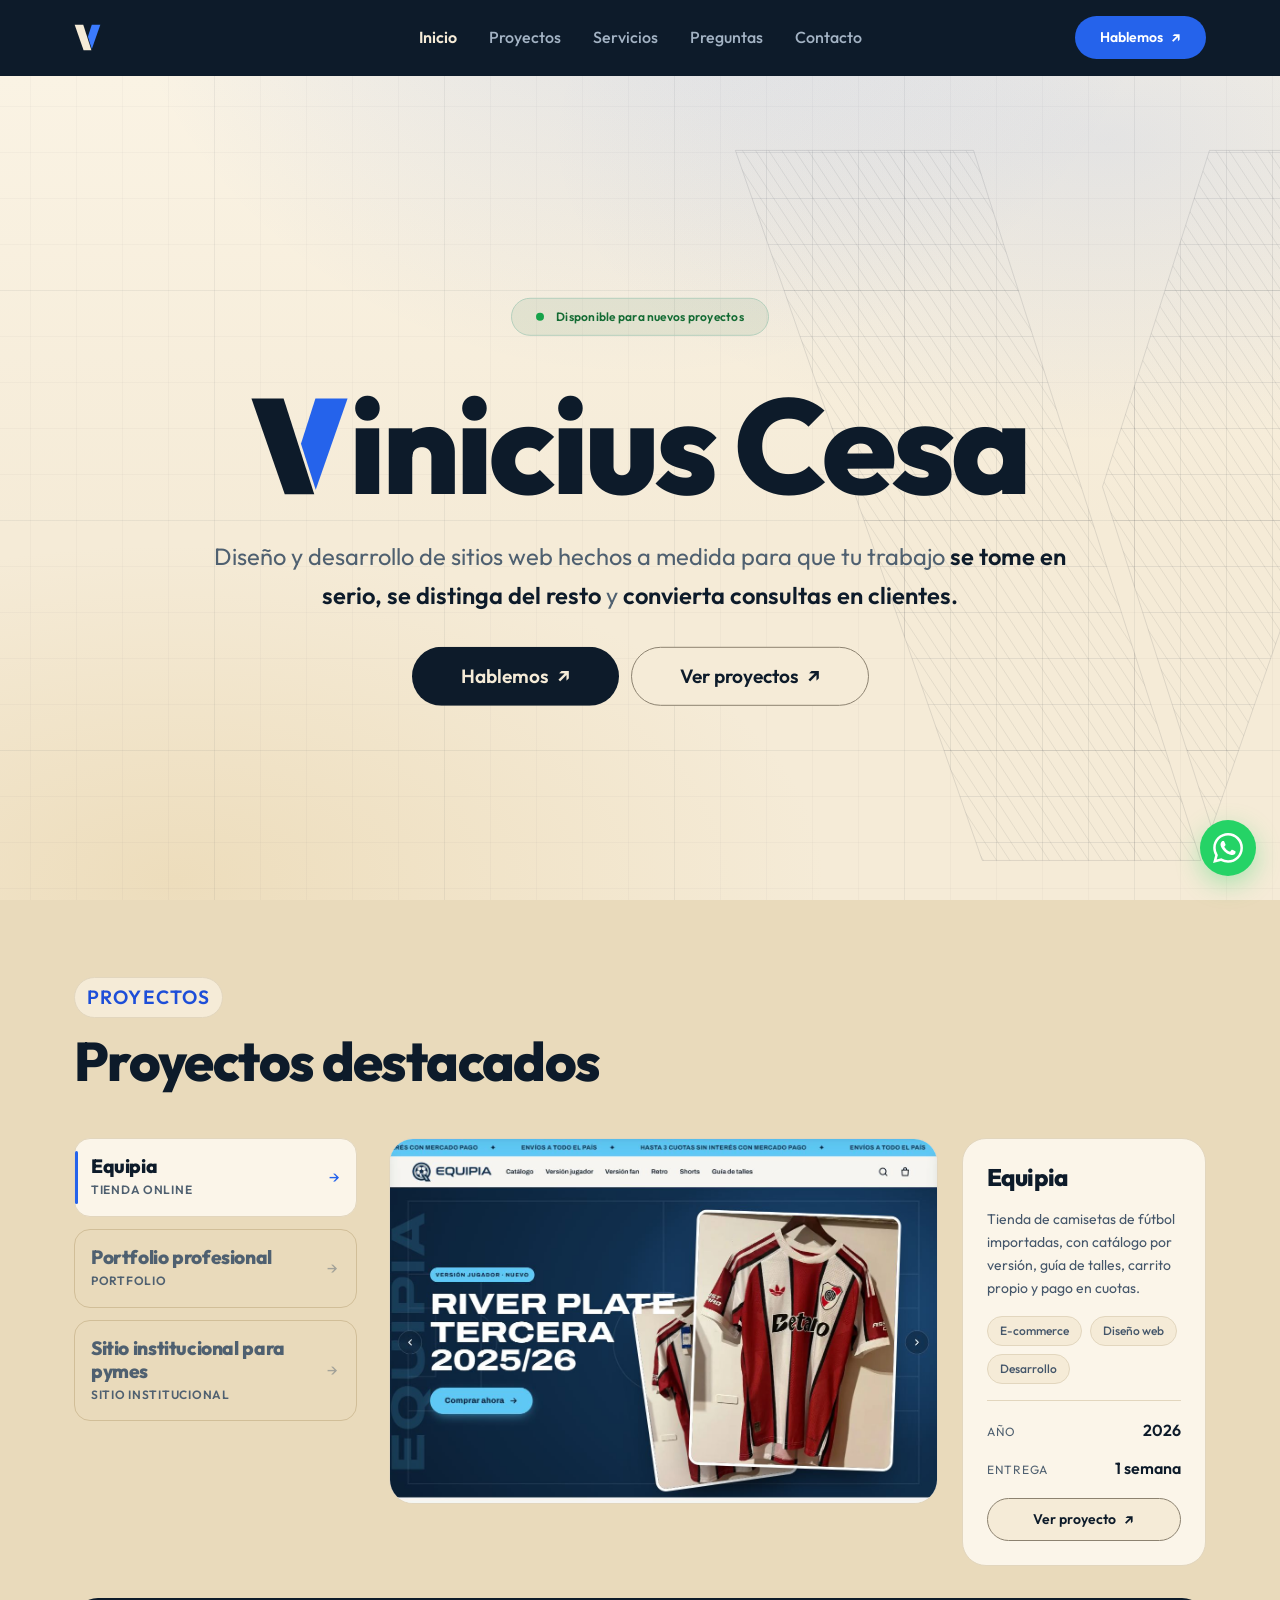
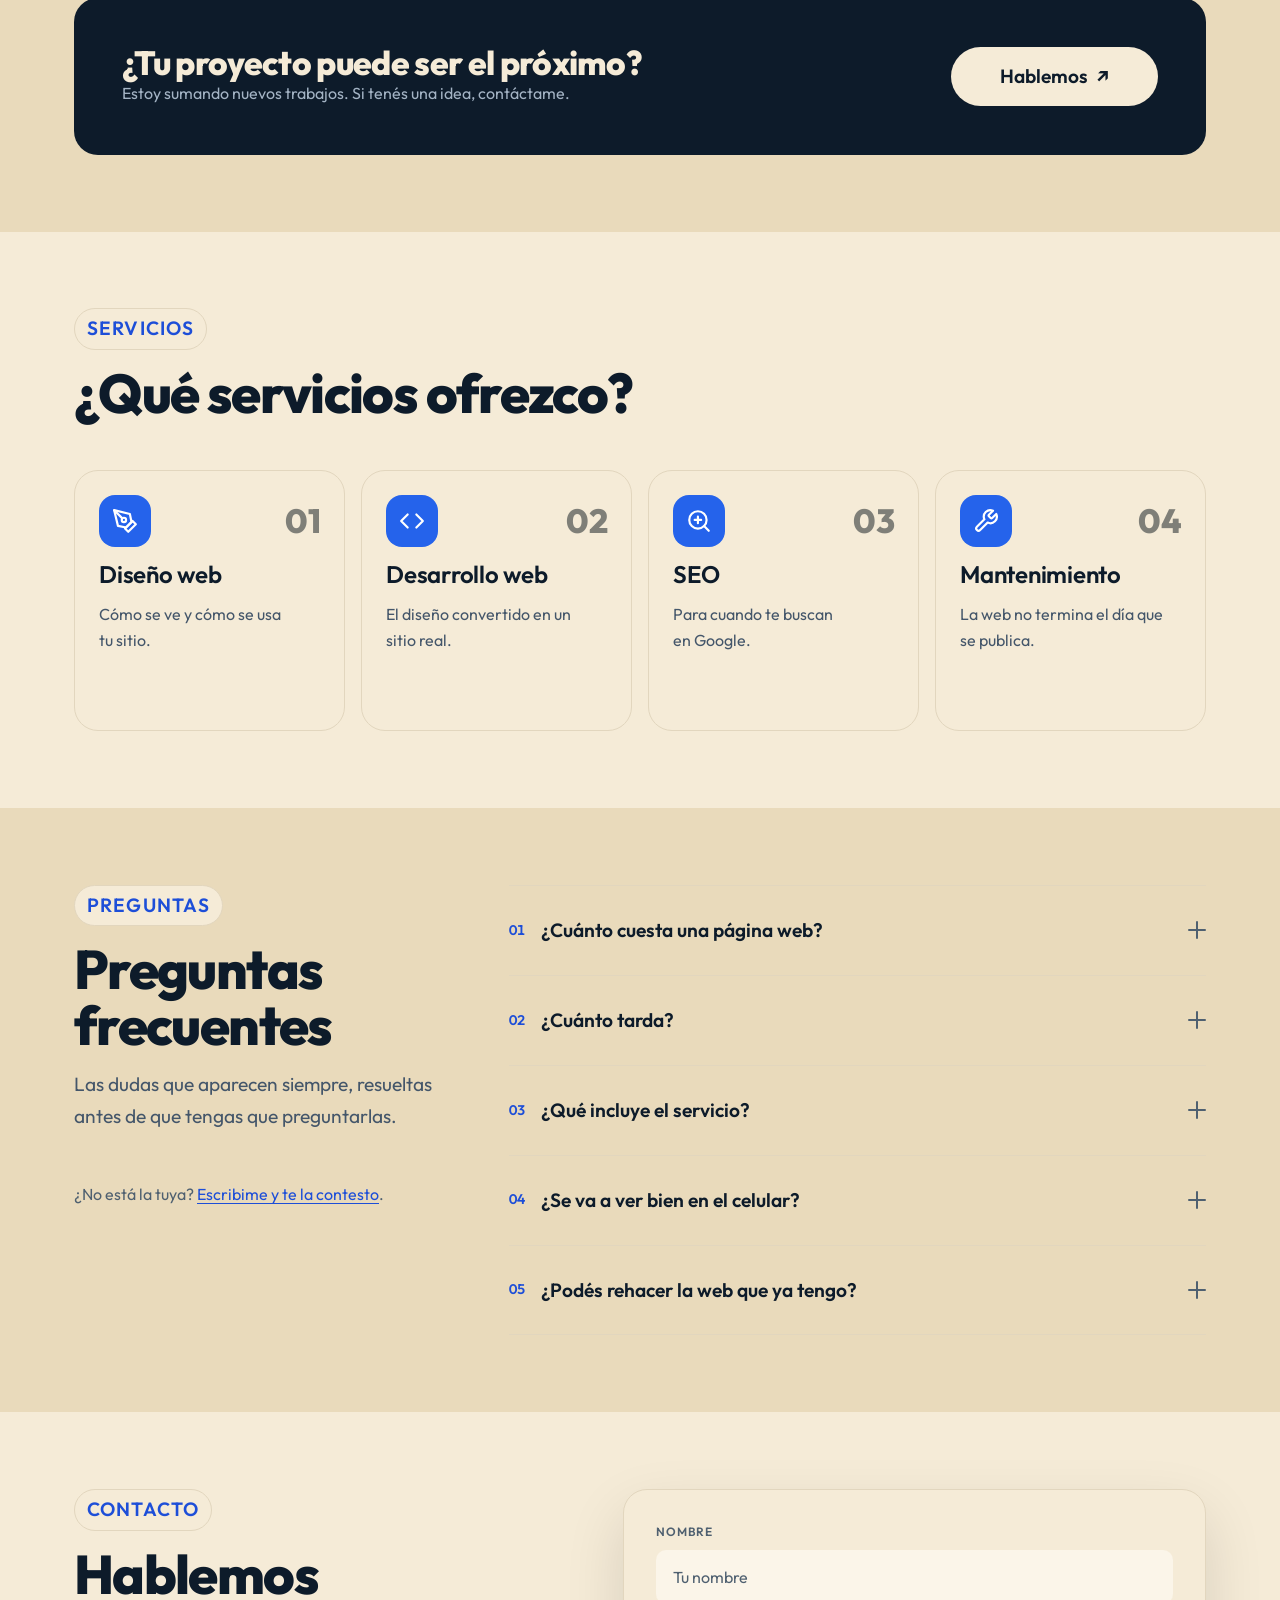
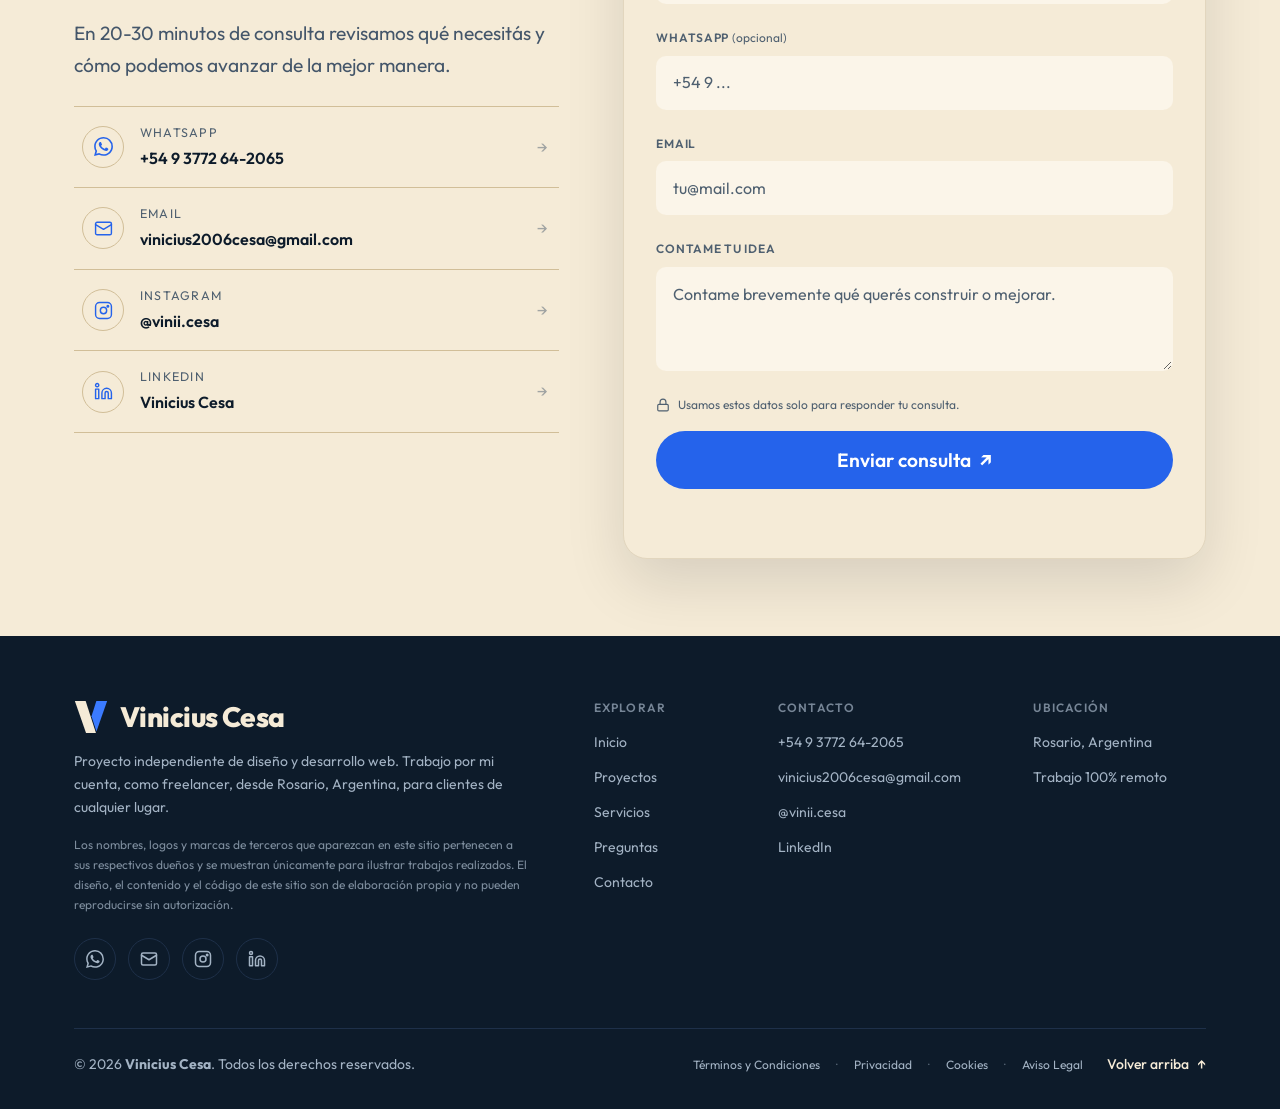
==== commit e9662c45: "Versiona tambien las imagenes: la captura vieja quedaba en cache El recorrido de Equipia no se veia." ====
--- a/index.html
+++ b/index.html
@@ -34,7 +34,7 @@
   <meta property="og:url" content="https://viniciuscesa.com/">
   <!-- La imagen que se ve al compartir el link. Tiene que ser PNG o JPG
        de 1200x630: WhatsApp y Facebook no leen SVG. -->
-  <meta property="og:image" content="https://viniciuscesa.com/assets/img/og-image.png?v=202610081633">
+  <meta property="og:image" content="https://viniciuscesa.com/assets/img/og-image.png?v=202610081637">
   <meta property="og:image:type" content="image/png">
   <meta property="og:image:width" content="2400">
   <meta property="og:image:height" content="1260">
@@ -43,7 +43,7 @@
   <meta name="twitter:card" content="summary_large_image">
   <meta name="twitter:title" content="Vinicius Cesa — Diseño y desarrollo web">
   <meta name="twitter:description" content="Diseño y desarrollo de sitios web a medida para que tu trabajo se tome en serio y convierta consultas en clientes.">
-  <meta name="twitter:image" content="https://viniciuscesa.com/assets/img/og-image.png?v=202610081633">
+  <meta name="twitter:image" content="https://viniciuscesa.com/assets/img/og-image.png?v=202610081637">
 
   <!-- ===================================================================
        FAVICON Y COLOR DE MARCA
@@ -166,12 +166,12 @@
     }
   </script>
 
-  <link rel="stylesheet" href="css/styles.css?v=202610081633">
+  <link rel="stylesheet" href="css/styles.css?v=202610081637">
 
   <!-- Habilita las animaciones de entrada. Sin defer: tiene que correr
        antes del primer pintado. Si este archivo no carga, el sitio se ve
        completo y sin animaciones, que es lo que queremos. -->
-  <script src="js/activar-animaciones.js?v=202610081633"></script>
+  <script src="js/activar-animaciones.js?v=202610081637"></script>
 </head>
 
 <body>
@@ -400,7 +400,7 @@
                      width y height llevan las medidas reales del archivo.
                      El navegador las usa para reservar el lugar antes de
                      que la imagen llegue. -->
-                <img src="assets/img/proyecto-equipia.jpg"
+                <img src="assets/img/proyecto-equipia.jpg?v=202610081637"
                      alt="Portada de Equipia: una camiseta de River Plate sobre un fondo azul, con el titular del producto y un boton de compra"
                      width="1200" height="5058" loading="lazy">
               </div>
@@ -444,7 +444,7 @@
                  role="tabpanel" id="vp-02" aria-labelledby="vt-02" hidden>
 
               <div class="vitrina__imagen">
-                <img src="assets/img/proyecto-portfolio.svg" alt="Vista de un portfolio profesional con una galería de trabajos"
+                <img src="assets/img/proyecto-portfolio.svg?v=202610081637" alt="Vista de un portfolio profesional con una galería de trabajos"
                      width="1200" height="750" loading="lazy">
               </div>
 
@@ -489,7 +489,7 @@
                  role="tabpanel" id="vp-03" aria-labelledby="vt-03" hidden>
 
               <div class="vitrina__imagen">
-                <img src="assets/img/proyecto-institucional.svg" alt="Vista de un sitio institucional con secciones de empresa, servicios y contacto"
+                <img src="assets/img/proyecto-institucional.svg?v=202610081637" alt="Vista de un sitio institucional con secciones de empresa, servicios y contacto"
                      width="1200" height="750" loading="lazy">
               </div>
 
@@ -965,7 +965,7 @@
         <!-- Columna 1: marca, que hacés y las redes -->
         <div class="footer__marca-col">
           <p class="footer__marca">
-            <img src="assets/marca/v-crema.svg" alt="" width="34" height="34">
+            <img src="assets/marca/v-crema.svg?v=202610081637" alt="" width="34" height="34">
             <span>Vinicius Cesa</span>
           </p>
           <!-- Antes aca se repetia, con otras palabras, lo mismo que dice
@@ -1147,7 +1147,7 @@
        defer hace que el navegador siga armando la pagina mientras
        descarga el script, y lo ejecute cuando el HTML esta completo.
        =================================================================== -->
-  <script src="js/main.js?v=202610081633" defer></script>
+  <script src="js/main.js?v=202610081637" defer></script>
 
 </body>
 </html>
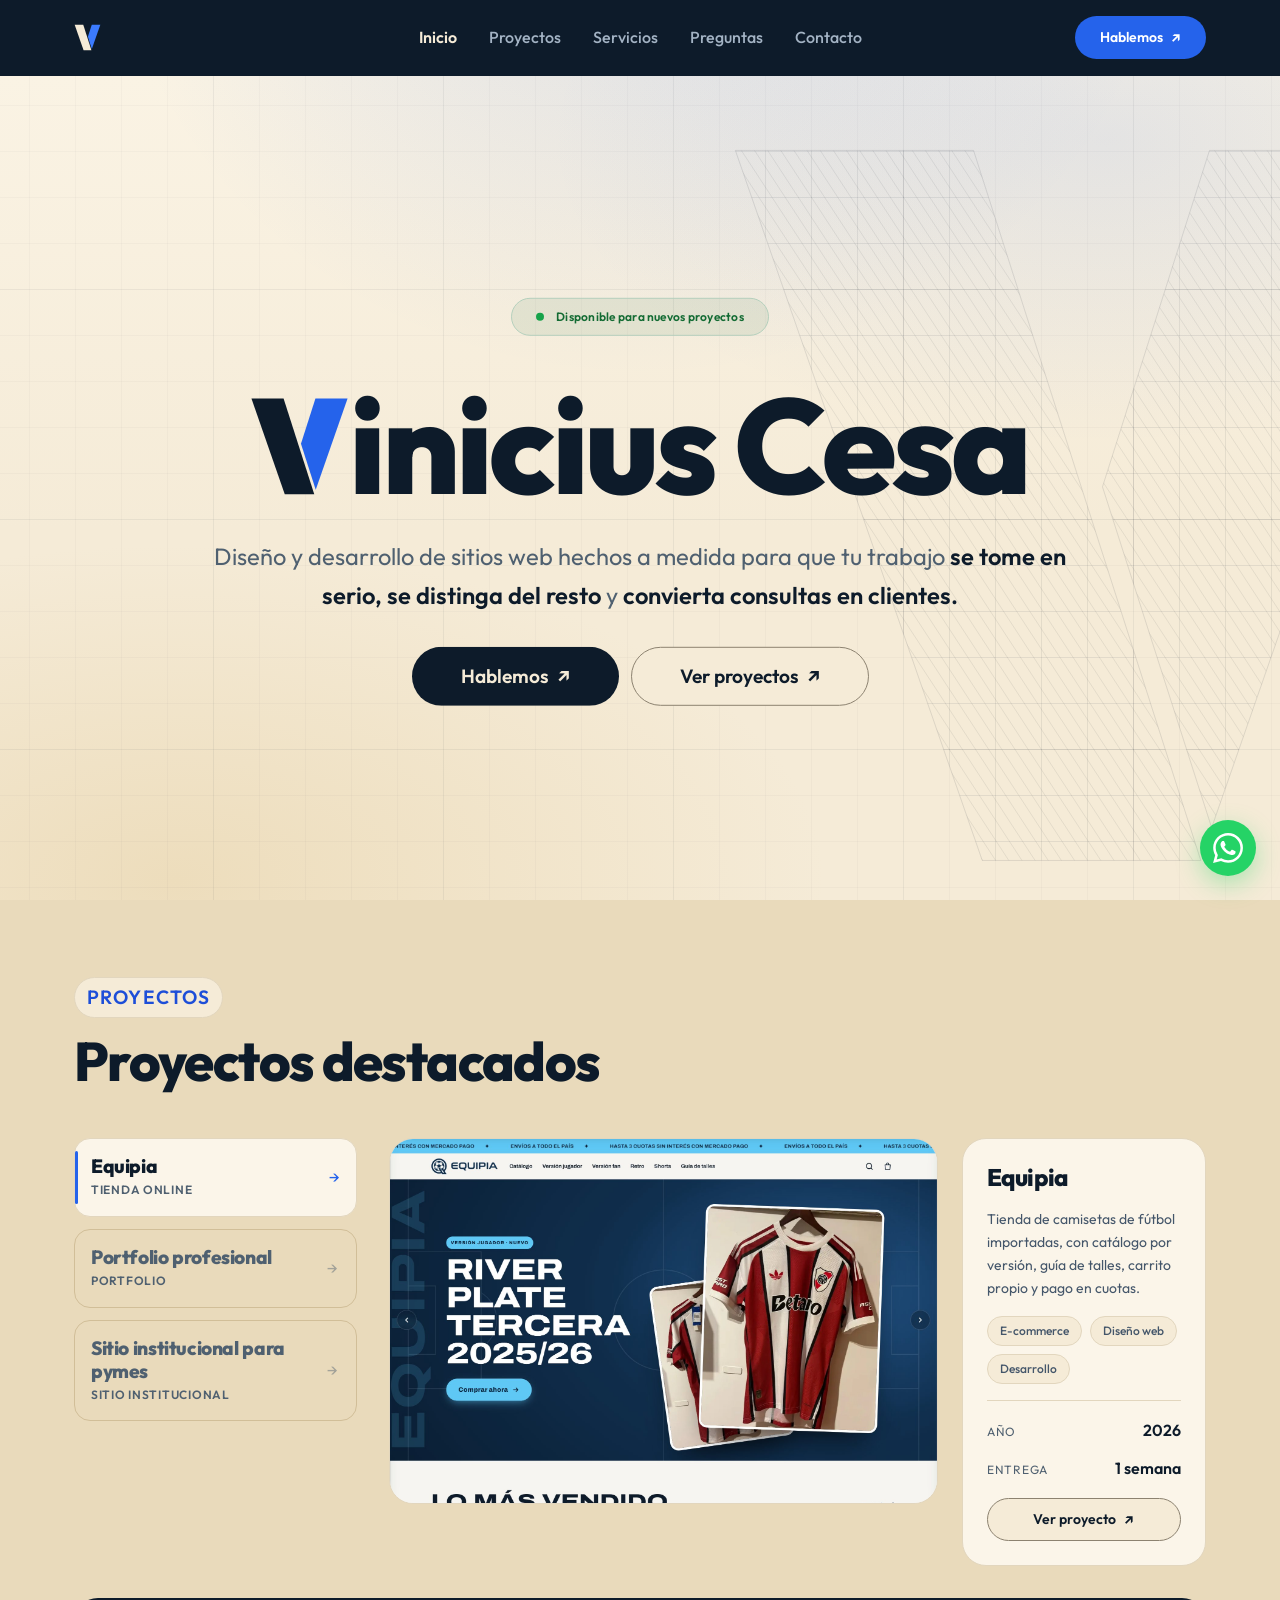
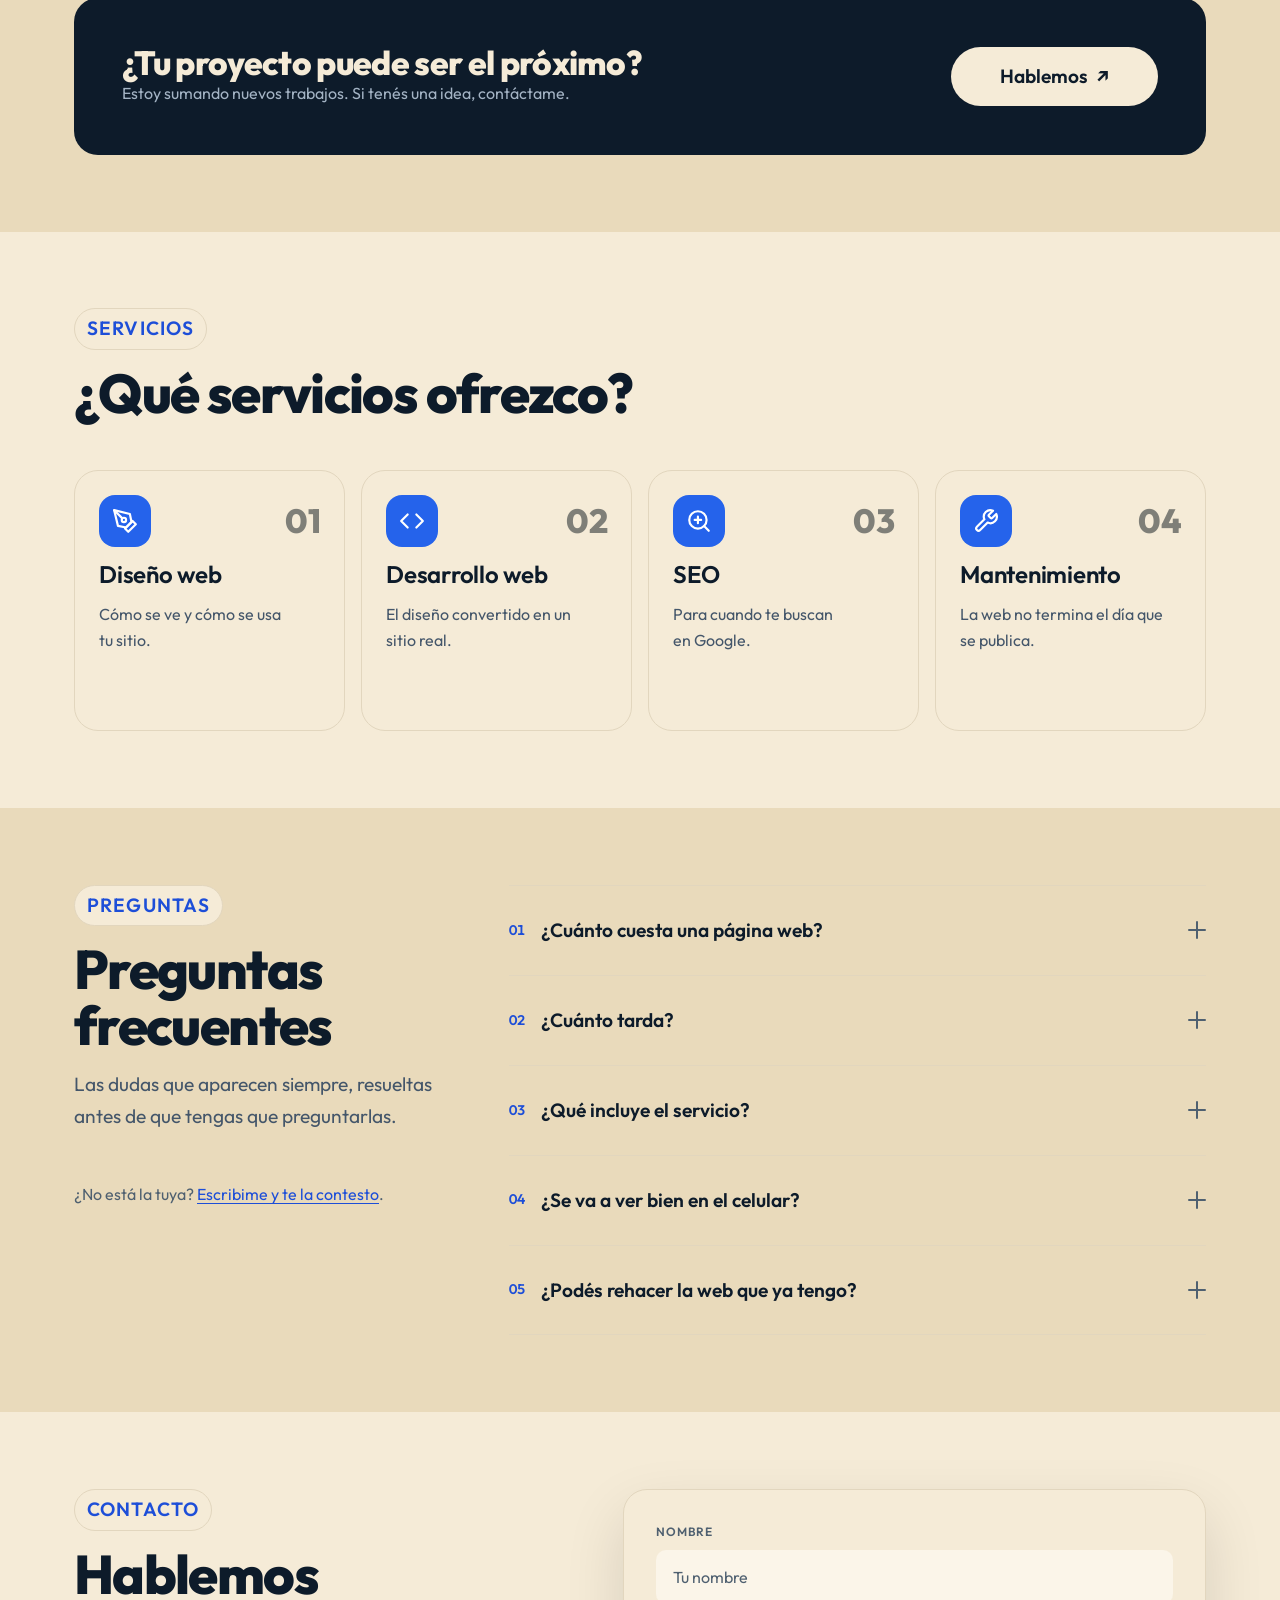
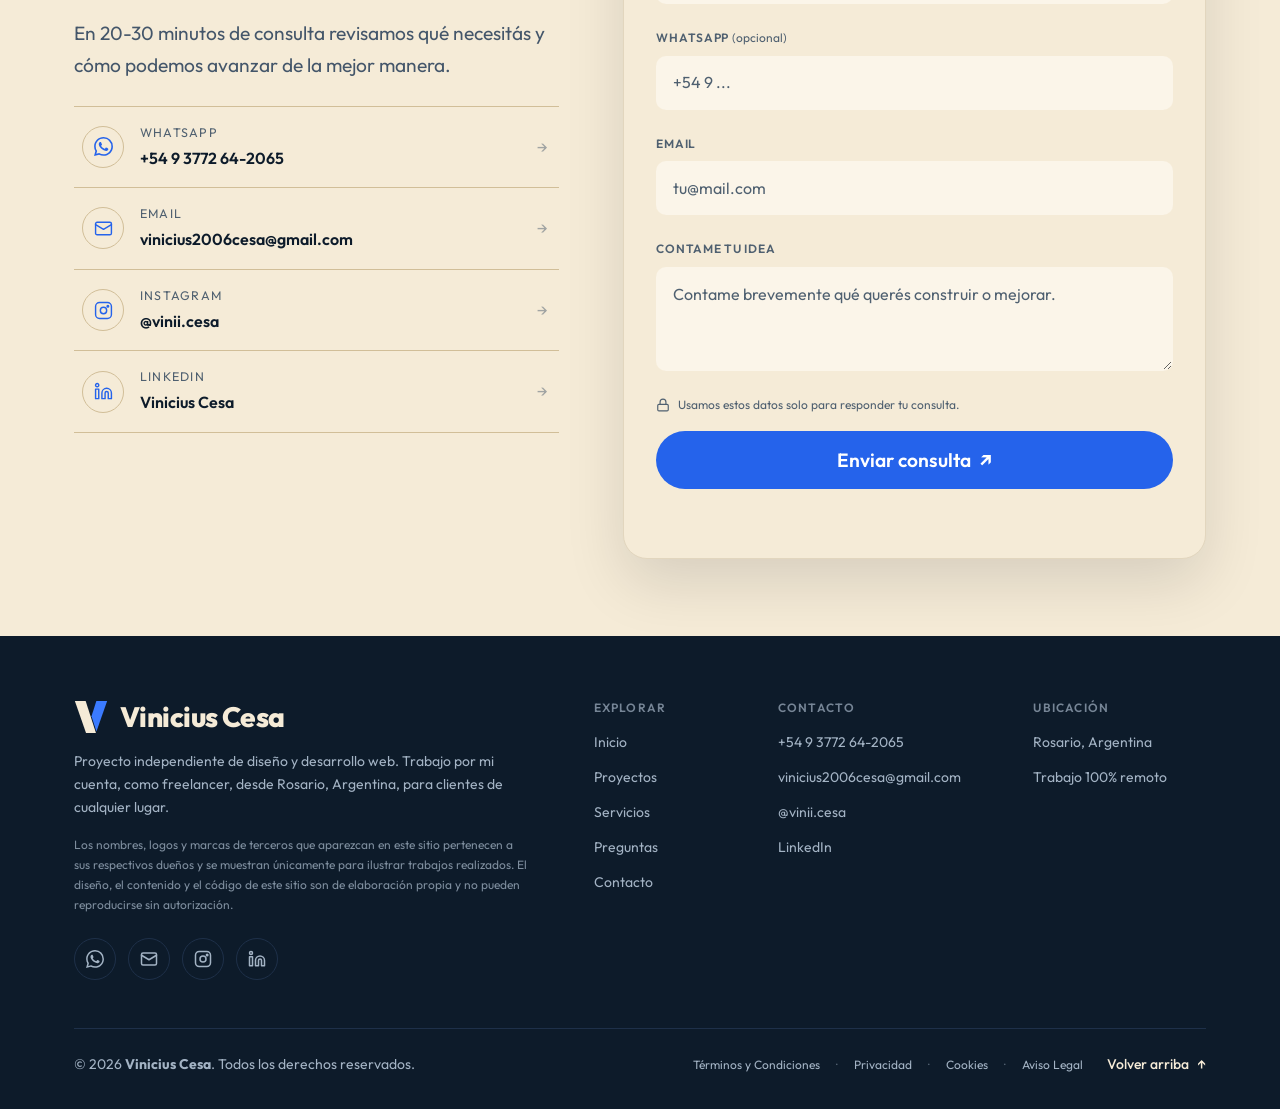
==== commit 80b8de27: "Vuelve la preview fija de Equipia Se saca el recorrido automatico por la pagina. El movimiento no qu" ====
--- a/index.html
+++ b/index.html
@@ -34,7 +34,7 @@
   <meta property="og:url" content="https://viniciuscesa.com/">
   <!-- La imagen que se ve al compartir el link. Tiene que ser PNG o JPG
        de 1200x630: WhatsApp y Facebook no leen SVG. -->
-  <meta property="og:image" content="https://viniciuscesa.com/assets/img/og-image.png?v=202610081637">
+  <meta property="og:image" content="https://viniciuscesa.com/assets/img/og-image.png?v=202610081658">
   <meta property="og:image:type" content="image/png">
   <meta property="og:image:width" content="2400">
   <meta property="og:image:height" content="1260">
@@ -43,7 +43,7 @@
   <meta name="twitter:card" content="summary_large_image">
   <meta name="twitter:title" content="Vinicius Cesa — Diseño y desarrollo web">
   <meta name="twitter:description" content="Diseño y desarrollo de sitios web a medida para que tu trabajo se tome en serio y convierta consultas en clientes.">
-  <meta name="twitter:image" content="https://viniciuscesa.com/assets/img/og-image.png?v=202610081637">
+  <meta name="twitter:image" content="https://viniciuscesa.com/assets/img/og-image.png?v=202610081658">
 
   <!-- ===================================================================
        FAVICON Y COLOR DE MARCA
@@ -166,12 +166,12 @@
     }
   </script>
 
-  <link rel="stylesheet" href="css/styles.css?v=202610081637">
+  <link rel="stylesheet" href="css/styles.css?v=202610081658">
 
   <!-- Habilita las animaciones de entrada. Sin defer: tiene que correr
        antes del primer pintado. Si este archivo no carga, el sitio se ve
        completo y sin animaciones, que es lo que queremos. -->
-  <script src="js/activar-animaciones.js?v=202610081637"></script>
+  <script src="js/activar-animaciones.js?v=202610081658"></script>
 </head>
 
 <body>
@@ -392,17 +392,13 @@
                  role="tabpanel" id="vp-01" aria-labelledby="vt-01">
 
               <div class="vitrina__imagen">
-                <!-- Es una captura de la pagina ENTERA, no de la pantalla:
-                     por eso 1200x5058. El marco muestra un pedazo y la
-                     animacion lo va corriendo. Ver "EL RECORRIDO POR LA
-                     PAGINA" en el CSS.
-
-                     width y height llevan las medidas reales del archivo.
+                <!-- width y height llevan las medidas REALES del archivo.
                      El navegador las usa para reservar el lugar antes de
-                     que la imagen llegue. -->
-                <img src="assets/img/proyecto-equipia.jpg?v=202610081637"
+                     que la imagen llegue: si no coinciden, la pagina pega
+                     un salto cuando termina de cargar. -->
+                <img src="assets/img/proyecto-equipia.jpg?v=202610081658"
                      alt="Portada de Equipia: una camiseta de River Plate sobre un fondo azul, con el titular del producto y un boton de compra"
-                     width="1200" height="5058" loading="lazy">
+                     width="1800" height="1200" loading="lazy">
               </div>
 
               <!-- La ficha. Lleva los datos del proyecto en el mismo
@@ -444,7 +440,7 @@
                  role="tabpanel" id="vp-02" aria-labelledby="vt-02" hidden>
 
               <div class="vitrina__imagen">
-                <img src="assets/img/proyecto-portfolio.svg?v=202610081637" alt="Vista de un portfolio profesional con una galería de trabajos"
+                <img src="assets/img/proyecto-portfolio.svg?v=202610081658" alt="Vista de un portfolio profesional con una galería de trabajos"
                      width="1200" height="750" loading="lazy">
               </div>
 
@@ -489,7 +485,7 @@
                  role="tabpanel" id="vp-03" aria-labelledby="vt-03" hidden>
 
               <div class="vitrina__imagen">
-                <img src="assets/img/proyecto-institucional.svg?v=202610081637" alt="Vista de un sitio institucional con secciones de empresa, servicios y contacto"
+                <img src="assets/img/proyecto-institucional.svg?v=202610081658" alt="Vista de un sitio institucional con secciones de empresa, servicios y contacto"
                      width="1200" height="750" loading="lazy">
               </div>
 
@@ -965,7 +961,7 @@
         <!-- Columna 1: marca, que hacés y las redes -->
         <div class="footer__marca-col">
           <p class="footer__marca">
-            <img src="assets/marca/v-crema.svg?v=202610081637" alt="" width="34" height="34">
+            <img src="assets/marca/v-crema.svg?v=202610081658" alt="" width="34" height="34">
             <span>Vinicius Cesa</span>
           </p>
           <!-- Antes aca se repetia, con otras palabras, lo mismo que dice
@@ -1147,7 +1143,7 @@
        defer hace que el navegador siga armando la pagina mientras
        descarga el script, y lo ejecute cuando el HTML esta completo.
        =================================================================== -->
-  <script src="js/main.js?v=202610081637" defer></script>
+  <script src="js/main.js?v=202610081658" defer></script>
 
 </body>
 </html>
--- a/css/styles.css
+++ b/css/styles.css
@@ -1940,29 +1940,17 @@
   position: relative;
 }
 
-/* EL RECORRIDO POR LA PAGINA.
-
-   La imagen del proyecto no es una captura de la pantalla: es una
-   captura de la PAGINA ENTERA, larguisima (la de Equipia mide
-   1200x5058). El marco muestra solo un pedazo, y la animacion va
-   corriendo cual pedazo se ve. El resultado se lee como un video
-   paseando por el sitio, pero es un solo JPG.
-
-   POR QUE NO UN VIDEO. Es lo que usa la referencia que miramos, y se ve
-   igual de bien, pero pesa entre tres y siete veces mas por proyecto y
-   el telefono tiene que decodificarlo cuadro a cuadro. Medido: la
-   captura larga pesa 427 KB contra 1 a 3 MB de un video equivalente.
-   Con tres proyectos la diferencia es de 1,3 MB contra 9 MB.
-
-   Se anima object-position y no transform porque asi no hace falta
-   saber cuanto mide de alto cada captura: el navegador calcula solo
-   donde esta el "abajo de todo" de cada imagen. Si manana subis la
-   captura de un sitio mas largo o mas corto, funciona igual sin tocar
-   un solo numero.
-
-   Antes aca habia un parallax que corria la imagen unos pixeles segun
-   el scroll. Se saco: los dos efectos mueven lo mismo y no pueden
-   convivir. Este cuenta mucho mas. */
+/* La imagen llena el marco. object-fit: cover recorta lo que sobra en
+   vez de deformar la captura.
+
+   Aca vivio un rato un "recorrido": la imagen era una captura de la
+   pagina entera y se iba corriendo sola, como un video. Se saco. El
+   movimiento no quedaba bien y una captura larga tomada de forma
+   automatica termina con pedazos en blanco, porque hay secciones que
+   cargan sus imagenes recien al llegar y no alcanzan a dibujarse.
+
+   En su lugar va a ir un video grabado a mano. Hasta entonces, la
+   portada fija. */
 .vitrina__imagen img {
   position: absolute;
   inset: 0;
@@ -1970,44 +1958,6 @@
   height: 100%;
   object-fit: cover;
   object-position: 50% 0%;
-}
-
-/* Recorre SOLO la del proyecto abierto Y solo mientras la seccion esta
-   a la vista.
-
-   Lo primero, porque los otros paneles siguen dibujados debajo con
-   opacidad 0: sin eso se animarian los tres a la vez sin que nadie los
-   vea.
-
-   Lo segundo, por dos motivos. Uno es no gastar en una animacion que
-   corre para nadie. El otro importa mas: sin esperar, para cuando
-   alguien baja hasta Proyectos la animacion ya arranco hace rato y lo
-   primero que ve es un pedazo cualquiera del medio de la pagina.
-   Medido: a los dos segundos de cargar ya iba por el 7%. Esperando, el
-   recorrido siempre empieza donde tiene que empezar, arriba de todo. */
-.vitrina--a-la-vista .vitrina__panel--activo .vitrina__imagen img {
-  /* linear, NO una curva suave. Un scroll de pagina es parejo.
-
-     Con --curva-suave (que desacelera) el recorrido arrancaba disparado
-     y despues se arrastraba: medido, 13,2% de la pagina en el primer
-     segundo y 0,7% en el ultimo, una diferencia de 17 veces. Se veia
-     como un tiron seguido de veinte segundos casi quieto. */
-  animation: recorrer-pagina 18s linear infinite alternate;
-}
-
-@keyframes recorrer-pagina {
-  /* Las pausas de los extremos son la mitad del efecto: sin ellas la
-     imagen rebota en el borde y se nota que es un bucle. Con la pausa
-     se lee como alguien que llego al final, miro, y volvio. */
-  0%, 5%    { object-position: 50% 0%; }
-  95%, 100% { object-position: 50% 100%; }
-}
-
-
-@media (prefers-reduced-motion: reduce) {
-  .vitrina--a-la-vista .vitrina__panel--activo .vitrina__imagen img {
-    animation: none;
-  }
 }
 
 /* --- La ficha del proyecto -------------------------------------------
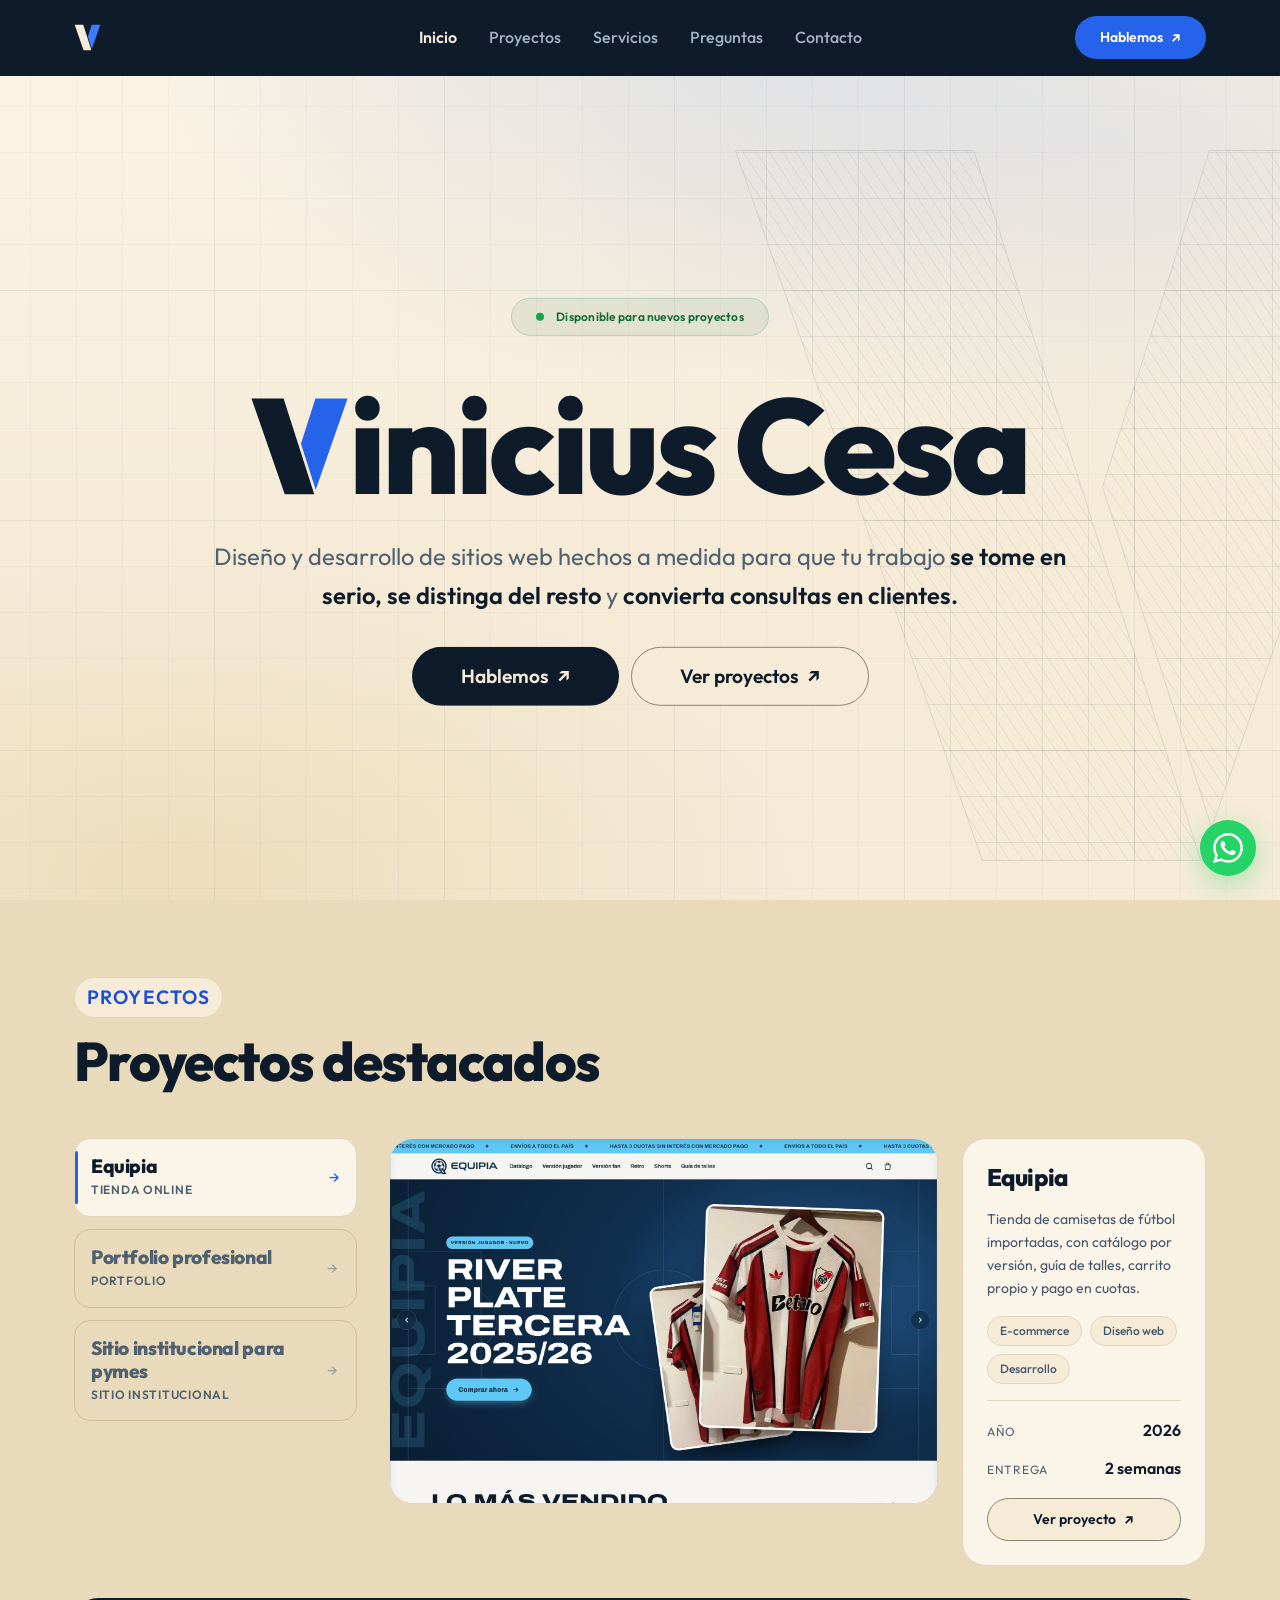
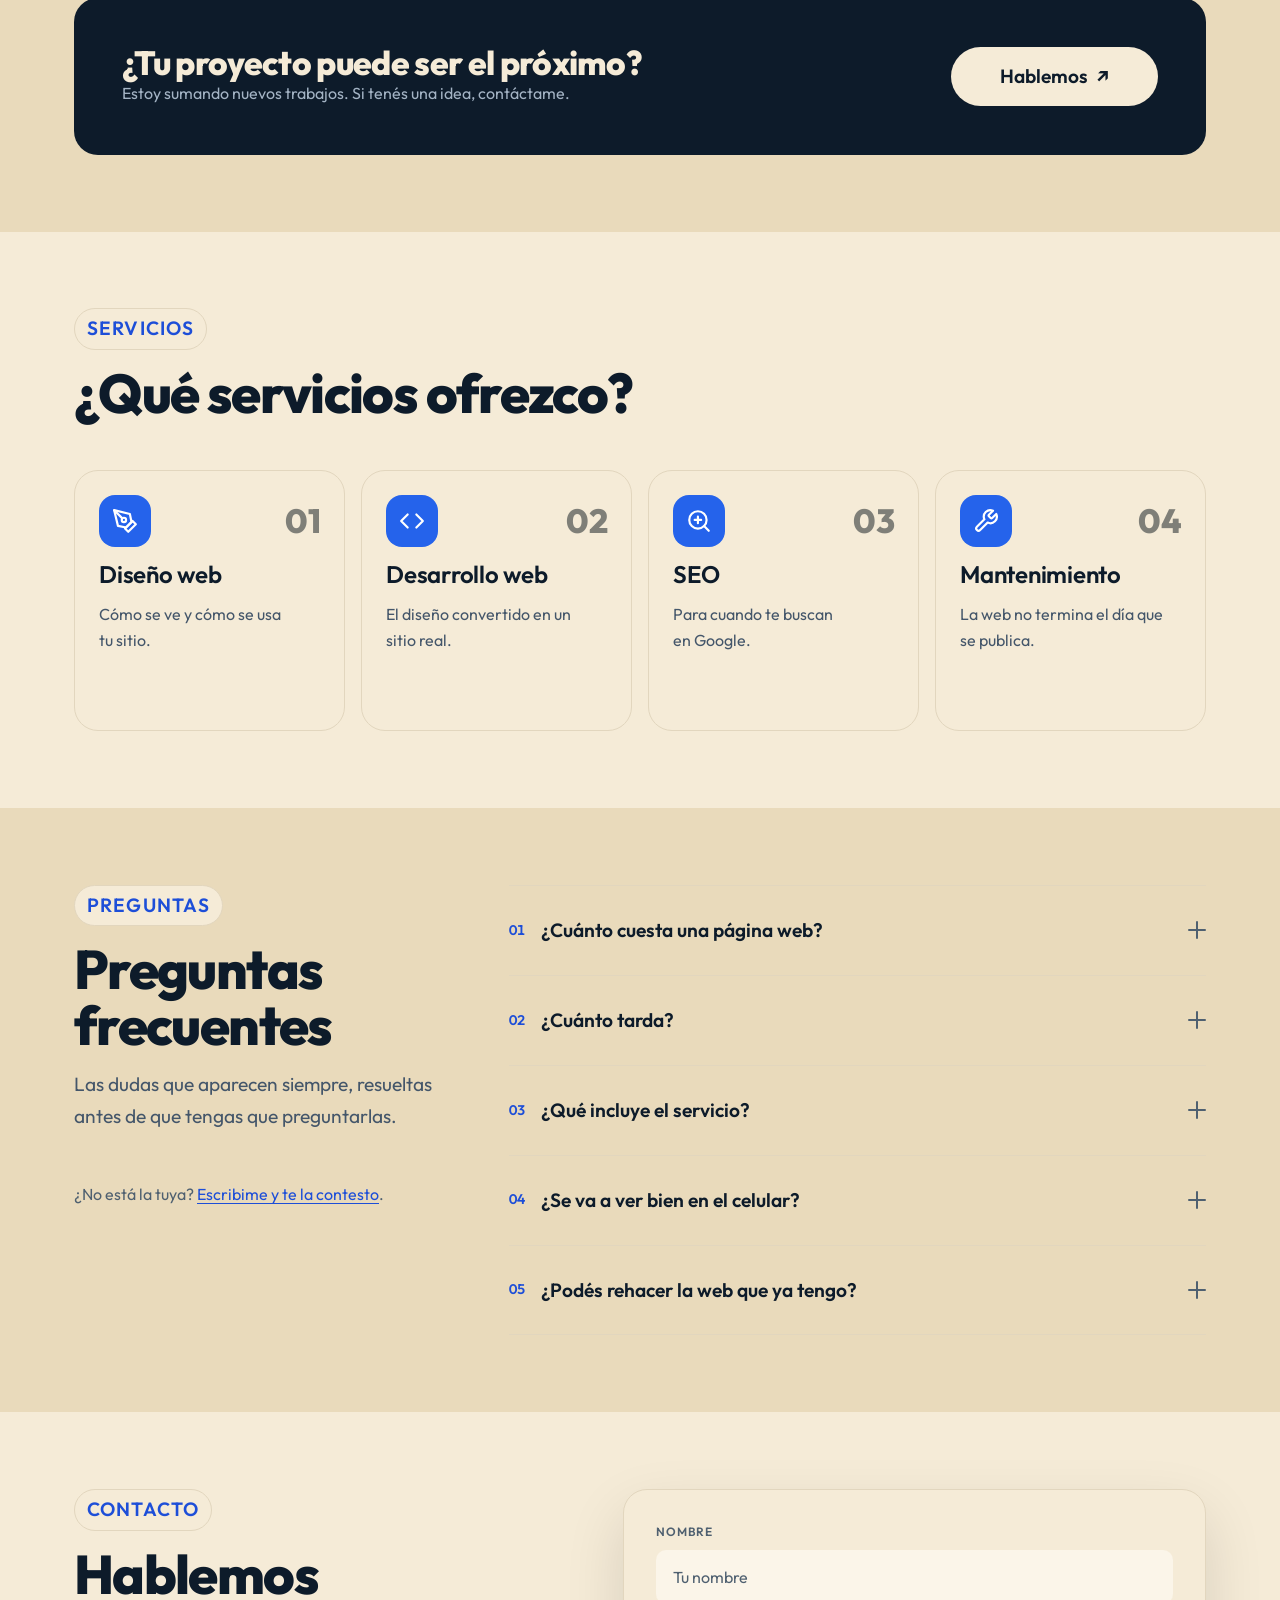
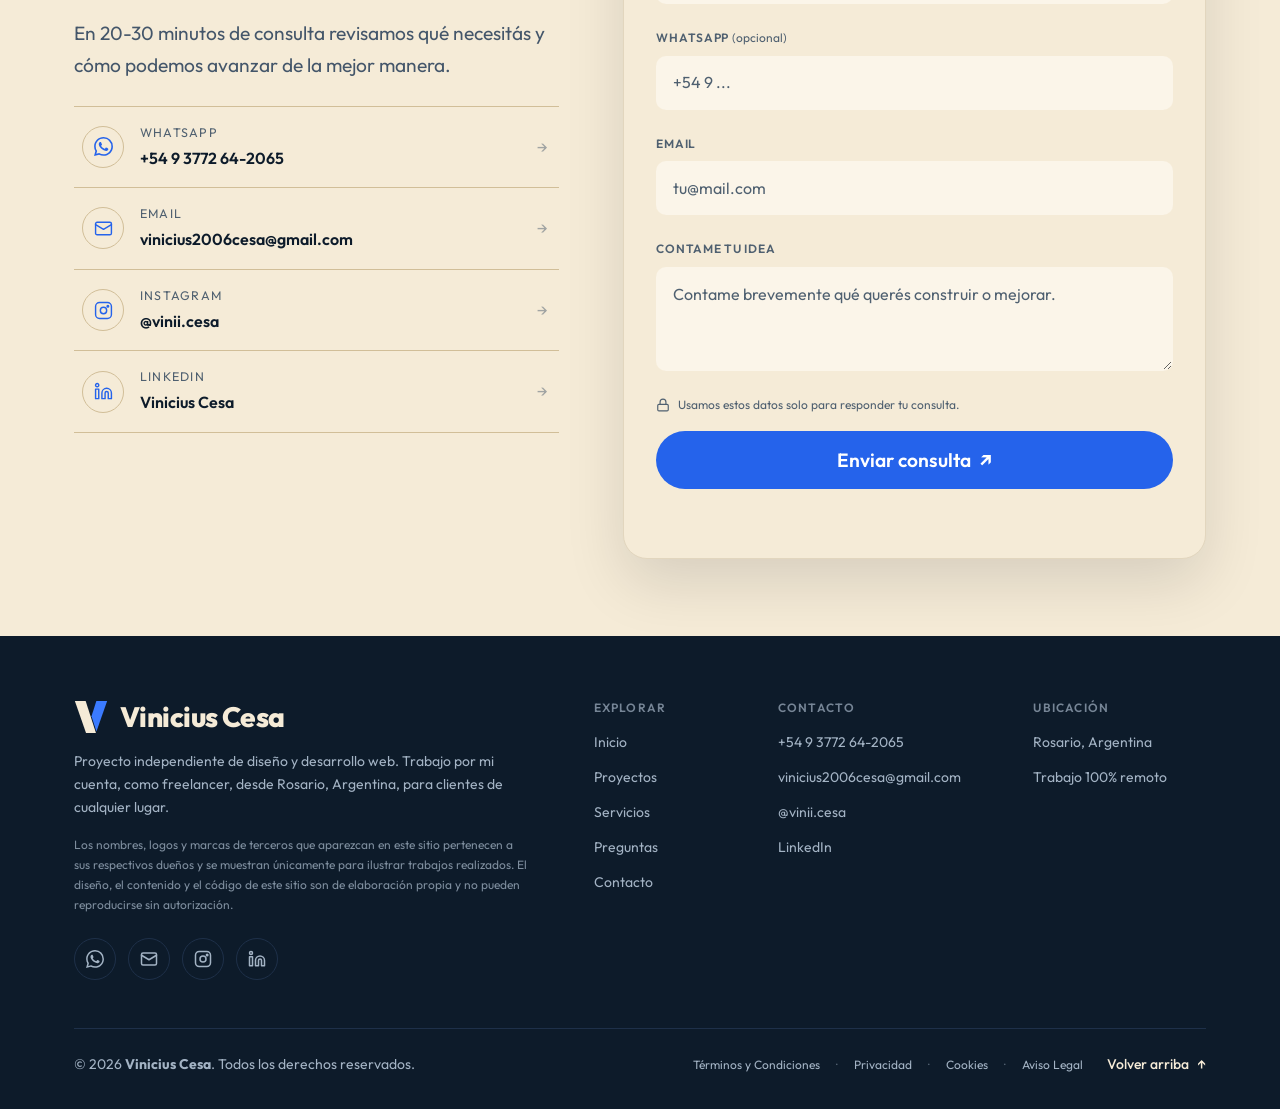
==== commit fa2460ac: "Equipia: la entrega pasa a dos semanas Co-Authored-By: Claude Opus 5 <noreply@anthropic.com>" ====
--- a/index.html
+++ b/index.html
@@ -34,7 +34,7 @@
   <meta property="og:url" content="https://viniciuscesa.com/">
   <!-- La imagen que se ve al compartir el link. Tiene que ser PNG o JPG
        de 1200x630: WhatsApp y Facebook no leen SVG. -->
-  <meta property="og:image" content="https://viniciuscesa.com/assets/img/og-image.png?v=202610081658">
+  <meta property="og:image" content="https://viniciuscesa.com/assets/img/og-image.png?v=202610081659">
   <meta property="og:image:type" content="image/png">
   <meta property="og:image:width" content="2400">
   <meta property="og:image:height" content="1260">
@@ -43,7 +43,7 @@
   <meta name="twitter:card" content="summary_large_image">
   <meta name="twitter:title" content="Vinicius Cesa — Diseño y desarrollo web">
   <meta name="twitter:description" content="Diseño y desarrollo de sitios web a medida para que tu trabajo se tome en serio y convierta consultas en clientes.">
-  <meta name="twitter:image" content="https://viniciuscesa.com/assets/img/og-image.png?v=202610081658">
+  <meta name="twitter:image" content="https://viniciuscesa.com/assets/img/og-image.png?v=202610081659">
 
   <!-- ===================================================================
        FAVICON Y COLOR DE MARCA
@@ -166,12 +166,12 @@
     }
   </script>
 
-  <link rel="stylesheet" href="css/styles.css?v=202610081658">
+  <link rel="stylesheet" href="css/styles.css?v=202610081659">
 
   <!-- Habilita las animaciones de entrada. Sin defer: tiene que correr
        antes del primer pintado. Si este archivo no carga, el sitio se ve
        completo y sin animaciones, que es lo que queremos. -->
-  <script src="js/activar-animaciones.js?v=202610081658"></script>
+  <script src="js/activar-animaciones.js?v=202610081659"></script>
 </head>
 
 <body>
@@ -396,7 +396,7 @@
                      El navegador las usa para reservar el lugar antes de
                      que la imagen llegue: si no coinciden, la pagina pega
                      un salto cuando termina de cargar. -->
-                <img src="assets/img/proyecto-equipia.jpg?v=202610081658"
+                <img src="assets/img/proyecto-equipia.jpg?v=202610081659"
                      alt="Portada de Equipia: una camiseta de River Plate sobre un fondo azul, con el titular del producto y un boton de compra"
                      width="1800" height="1200" loading="lazy">
               </div>
@@ -423,7 +423,7 @@
                   </div>
                   <div>
                     <dt>Entrega</dt>
-                    <dd>1 semana</dd>
+                    <dd>2 semanas</dd>
                   </div>
                 </dl>
 
@@ -440,7 +440,7 @@
                  role="tabpanel" id="vp-02" aria-labelledby="vt-02" hidden>
 
               <div class="vitrina__imagen">
-                <img src="assets/img/proyecto-portfolio.svg?v=202610081658" alt="Vista de un portfolio profesional con una galería de trabajos"
+                <img src="assets/img/proyecto-portfolio.svg?v=202610081659" alt="Vista de un portfolio profesional con una galería de trabajos"
                      width="1200" height="750" loading="lazy">
               </div>
 
@@ -485,7 +485,7 @@
                  role="tabpanel" id="vp-03" aria-labelledby="vt-03" hidden>
 
               <div class="vitrina__imagen">
-                <img src="assets/img/proyecto-institucional.svg?v=202610081658" alt="Vista de un sitio institucional con secciones de empresa, servicios y contacto"
+                <img src="assets/img/proyecto-institucional.svg?v=202610081659" alt="Vista de un sitio institucional con secciones de empresa, servicios y contacto"
                      width="1200" height="750" loading="lazy">
               </div>
 
@@ -961,7 +961,7 @@
         <!-- Columna 1: marca, que hacés y las redes -->
         <div class="footer__marca-col">
           <p class="footer__marca">
-            <img src="assets/marca/v-crema.svg?v=202610081658" alt="" width="34" height="34">
+            <img src="assets/marca/v-crema.svg?v=202610081659" alt="" width="34" height="34">
             <span>Vinicius Cesa</span>
           </p>
           <!-- Antes aca se repetia, con otras palabras, lo mismo que dice
@@ -1143,7 +1143,7 @@
        defer hace que el navegador siga armando la pagina mientras
        descarga el script, y lo ejecute cuando el HTML esta completo.
        =================================================================== -->
-  <script src="js/main.js?v=202610081658" defer></script>
+  <script src="js/main.js?v=202610081659" defer></script>
 
 </body>
 </html>
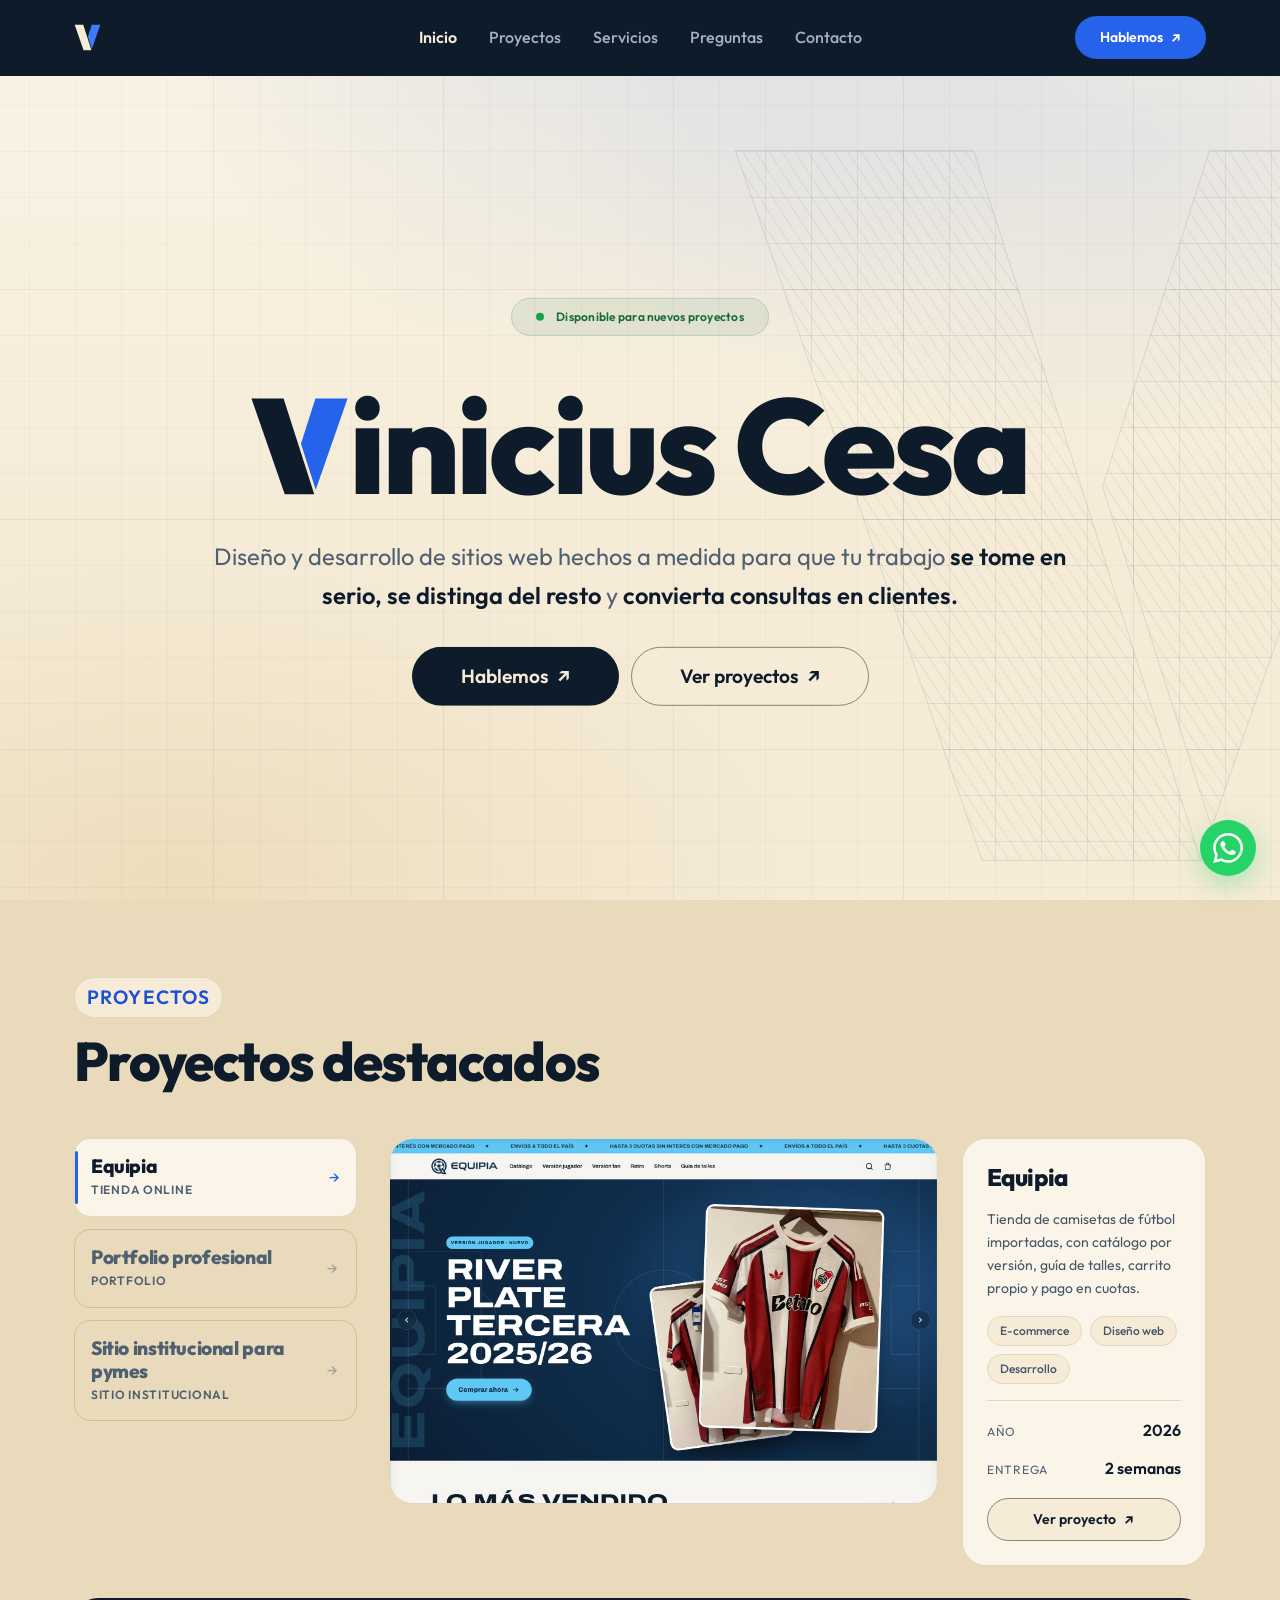
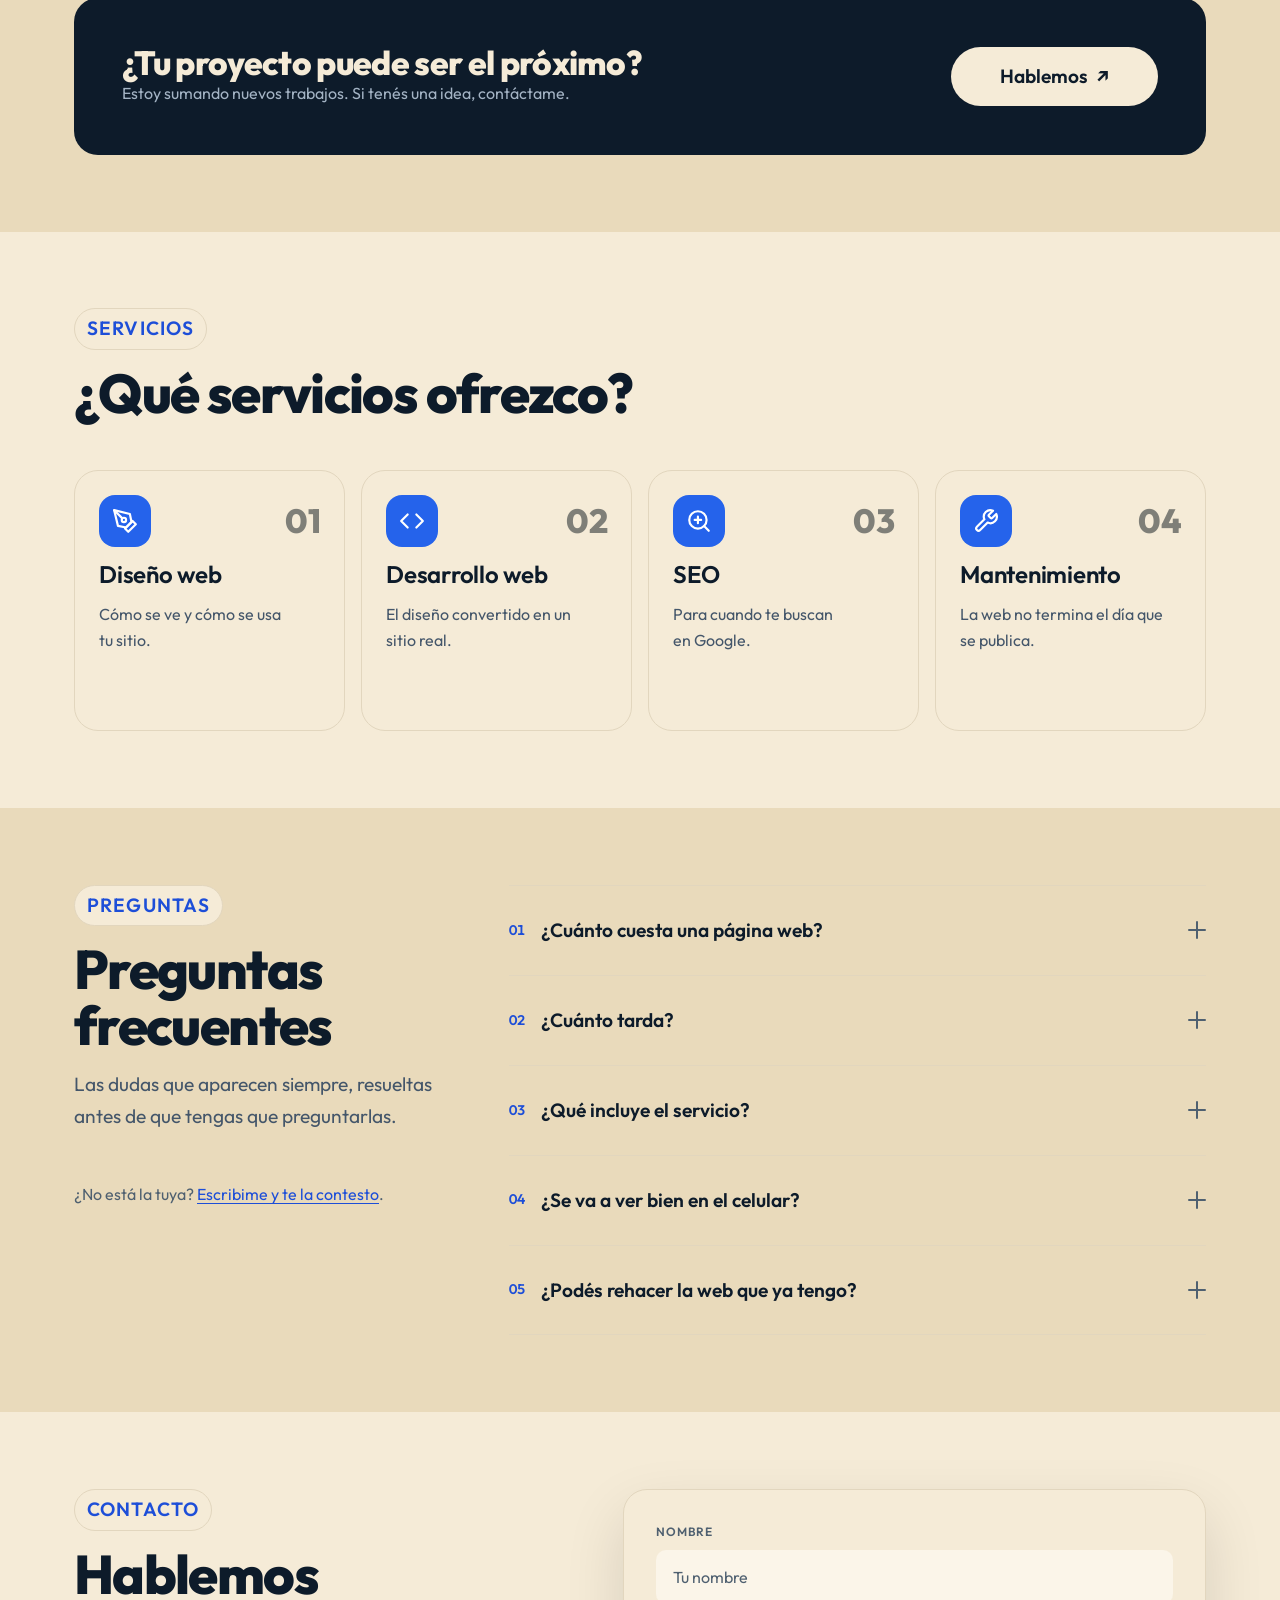
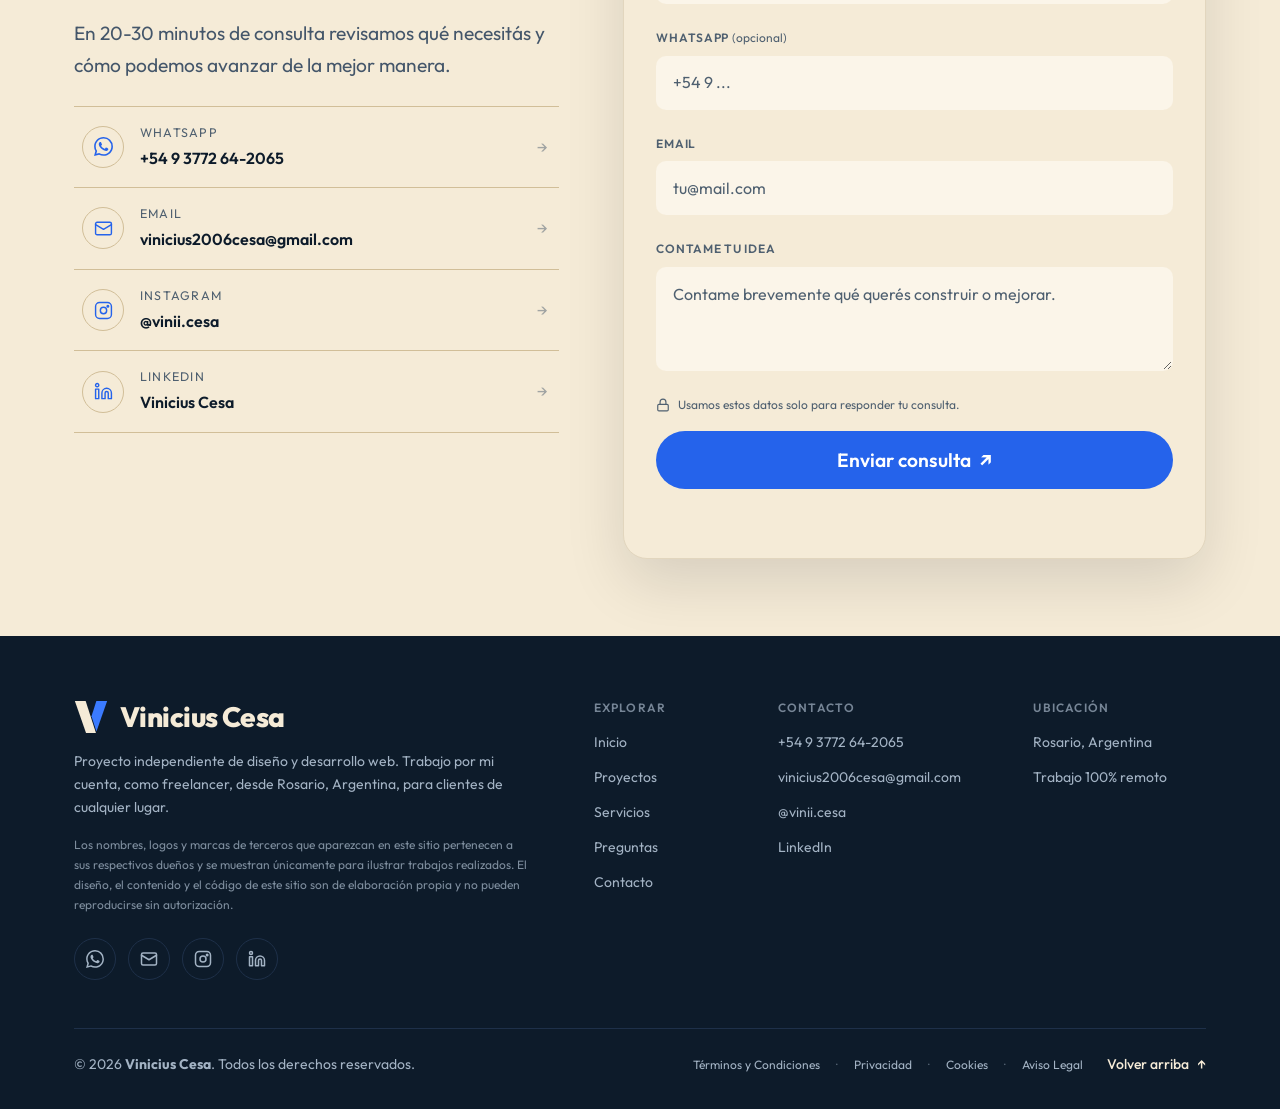
==== commit 85538459: "Suma el video del recorrido por Equipia Grabacion propia del sitio. El archivo original venia en 191" ====
--- a/index.html
+++ b/index.html
@@ -34,7 +34,7 @@
   <meta property="og:url" content="https://viniciuscesa.com/">
   <!-- La imagen que se ve al compartir el link. Tiene que ser PNG o JPG
        de 1200x630: WhatsApp y Facebook no leen SVG. -->
-  <meta property="og:image" content="https://viniciuscesa.com/assets/img/og-image.png?v=202610081659">
+  <meta property="og:image" content="https://viniciuscesa.com/assets/img/og-image.png?v=202610090507">
   <meta property="og:image:type" content="image/png">
   <meta property="og:image:width" content="2400">
   <meta property="og:image:height" content="1260">
@@ -43,7 +43,7 @@
   <meta name="twitter:card" content="summary_large_image">
   <meta name="twitter:title" content="Vinicius Cesa — Diseño y desarrollo web">
   <meta name="twitter:description" content="Diseño y desarrollo de sitios web a medida para que tu trabajo se tome en serio y convierta consultas en clientes.">
-  <meta name="twitter:image" content="https://viniciuscesa.com/assets/img/og-image.png?v=202610081659">
+  <meta name="twitter:image" content="https://viniciuscesa.com/assets/img/og-image.png?v=202610090507">
 
   <!-- ===================================================================
        FAVICON Y COLOR DE MARCA
@@ -166,12 +166,12 @@
     }
   </script>
 
-  <link rel="stylesheet" href="css/styles.css?v=202610081659">
+  <link rel="stylesheet" href="css/styles.css?v=202610090507">
 
   <!-- Habilita las animaciones de entrada. Sin defer: tiene que correr
        antes del primer pintado. Si este archivo no carga, el sitio se ve
        completo y sin animaciones, que es lo que queremos. -->
-  <script src="js/activar-animaciones.js?v=202610081659"></script>
+  <script src="js/activar-animaciones.js?v=202610090507"></script>
 </head>
 
 <body>
@@ -392,13 +392,32 @@
                  role="tabpanel" id="vp-01" aria-labelledby="vt-01">
 
               <div class="vitrina__imagen">
-                <!-- width y height llevan las medidas REALES del archivo.
-                     El navegador las usa para reservar el lugar antes de
-                     que la imagen llegue: si no coinciden, la pagina pega
-                     un salto cuando termina de cargar. -->
-                <img src="assets/img/proyecto-equipia.jpg?v=202610081659"
-                     alt="Portada de Equipia: una camiseta de River Plate sobre un fondo azul, con el titular del producto y un boton de compra"
-                     width="1800" height="1200" loading="lazy">
+                <!-- EL RECORRIDO, GRABADO.
+
+                     poster es la captura fija: se ve enseguida, mientras
+                     el video todavia no empezo a bajar. Sin poster el
+                     marco quedaria en negro los primeros segundos.
+
+                     preload="none" quiere decir que el archivo NO se baja
+                     al abrir la pagina. Lo pide el JS recien cuando este
+                     proyecto esta abierto Y la seccion esta a la vista.
+                     Son casi tres megas: no se le cobran a alguien que
+                     entra desde el telefono y nunca llega hasta aca.
+
+                     muted no es decorativo: sin eso los navegadores
+                     bloquean la reproduccion automatica. playsinline
+                     evita que en iPhone se abra a pantalla completa solo.
+
+                     No lleva autoplay: lo arranca el JS. Ver
+                     activarVideosVitrina. -->
+                <video class="vitrina__video"
+                       poster="assets/img/proyecto-equipia.jpg?v=202610090507"
+                       width="1440" height="960"
+                       muted loop playsinline preload="none"
+                       disablepictureinpicture
+                       aria-label="Recorrido grabado por el sitio de Equipia">
+                  <source src="assets/video/proyecto-equipia.mp4?v=202610090507" type="video/mp4">
+                </video>
               </div>
 
               <!-- La ficha. Lleva los datos del proyecto en el mismo
@@ -440,7 +459,7 @@
                  role="tabpanel" id="vp-02" aria-labelledby="vt-02" hidden>
 
               <div class="vitrina__imagen">
-                <img src="assets/img/proyecto-portfolio.svg?v=202610081659" alt="Vista de un portfolio profesional con una galería de trabajos"
+                <img src="assets/img/proyecto-portfolio.svg?v=202610090507" alt="Vista de un portfolio profesional con una galería de trabajos"
                      width="1200" height="750" loading="lazy">
               </div>
 
@@ -485,7 +504,7 @@
                  role="tabpanel" id="vp-03" aria-labelledby="vt-03" hidden>
 
               <div class="vitrina__imagen">
-                <img src="assets/img/proyecto-institucional.svg?v=202610081659" alt="Vista de un sitio institucional con secciones de empresa, servicios y contacto"
+                <img src="assets/img/proyecto-institucional.svg?v=202610090507" alt="Vista de un sitio institucional con secciones de empresa, servicios y contacto"
                      width="1200" height="750" loading="lazy">
               </div>
 
@@ -961,7 +980,7 @@
         <!-- Columna 1: marca, que hacés y las redes -->
         <div class="footer__marca-col">
           <p class="footer__marca">
-            <img src="assets/marca/v-crema.svg?v=202610081659" alt="" width="34" height="34">
+            <img src="assets/marca/v-crema.svg?v=202610090507" alt="" width="34" height="34">
             <span>Vinicius Cesa</span>
           </p>
           <!-- Antes aca se repetia, con otras palabras, lo mismo que dice
@@ -1143,7 +1162,7 @@
        defer hace que el navegador siga armando la pagina mientras
        descarga el script, y lo ejecute cuando el HTML esta completo.
        =================================================================== -->
-  <script src="js/main.js?v=202610081659" defer></script>
+  <script src="js/main.js?v=202610090507" defer></script>
 
 </body>
 </html>
--- a/css/styles.css
+++ b/css/styles.css
@@ -1951,11 +1951,15 @@
 
    En su lugar va a ir un video grabado a mano. Hasta entonces, la
    portada fija. */
-.vitrina__imagen img {
+.vitrina__imagen img,
+.vitrina__video {
   position: absolute;
   inset: 0;
   width: 100%;
   height: 100%;
+  /* El video se codifico en 3:2, igual que el marco, asi que cover no
+     recorta nada. Esta igual por si algun dia entra uno con otra
+     proporcion: mejor que recorte a que se deforme. */
   object-fit: cover;
   object-position: 50% 0%;
 }
